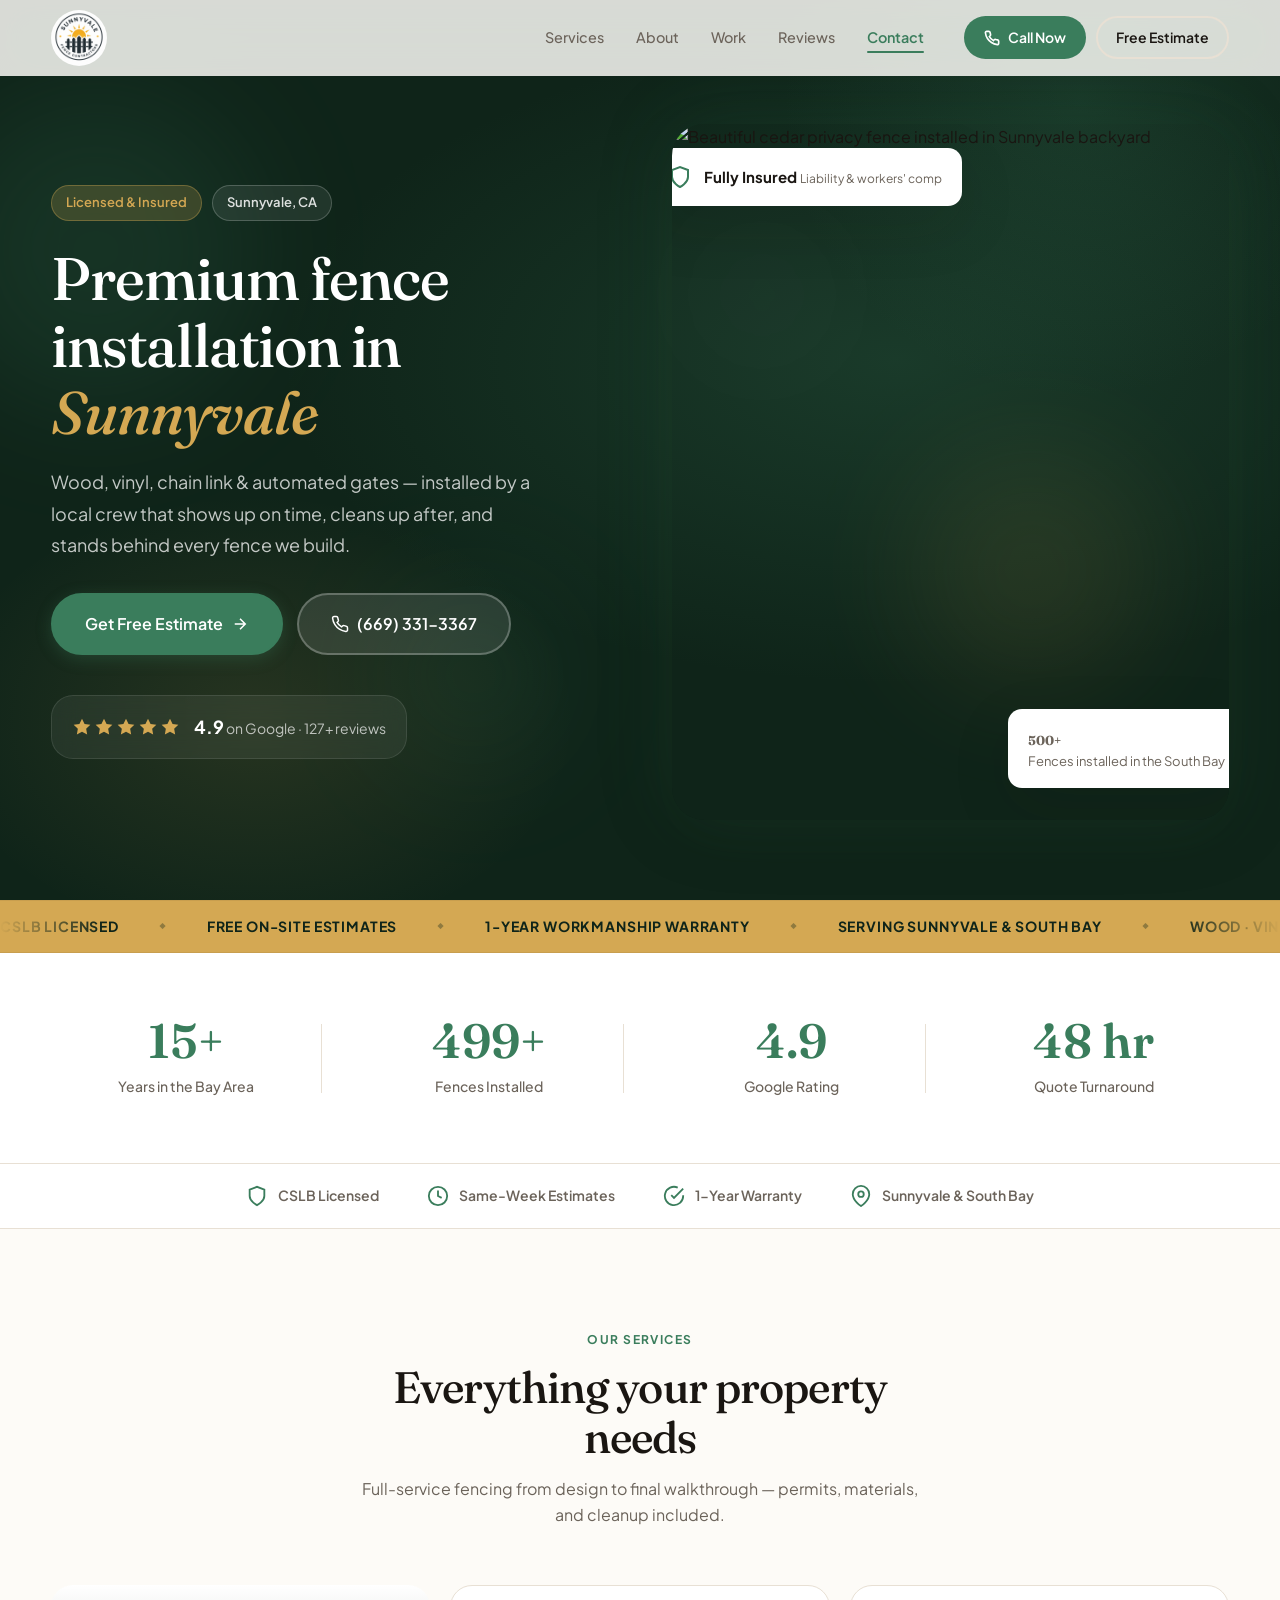
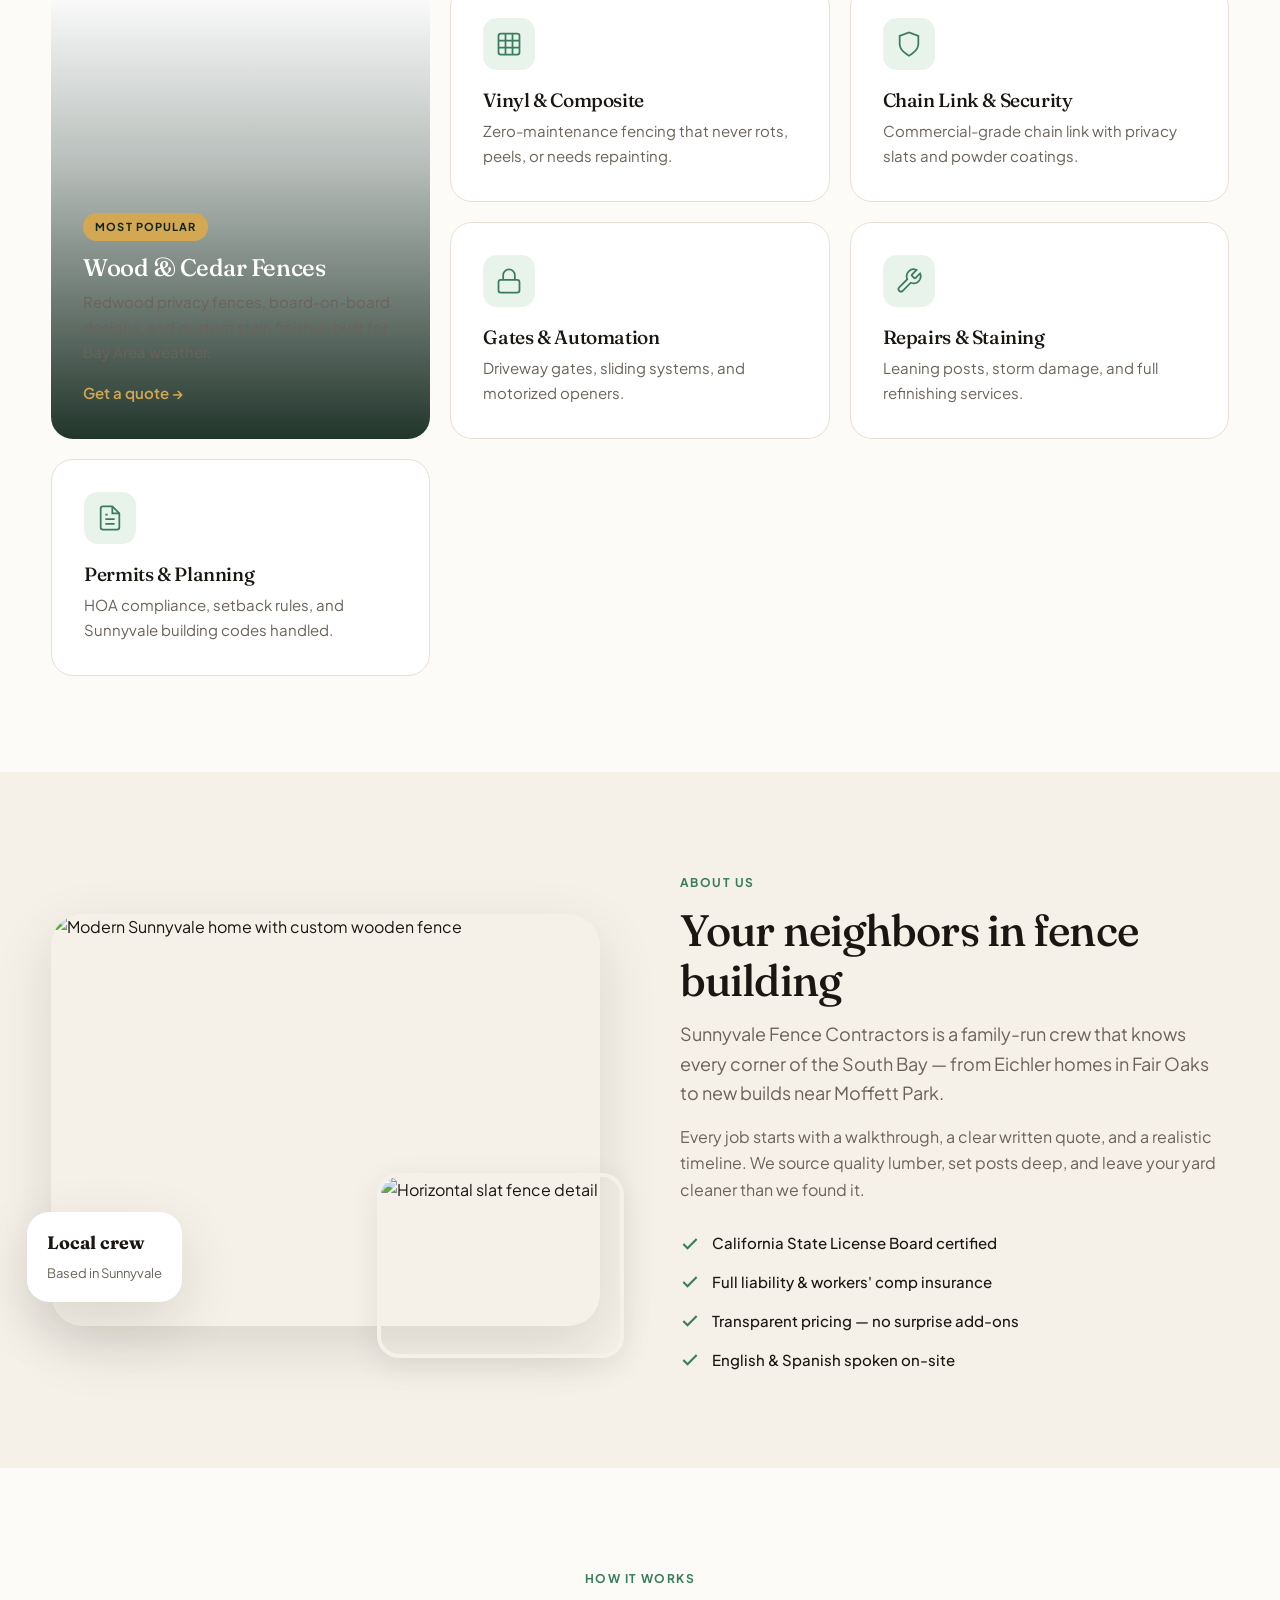
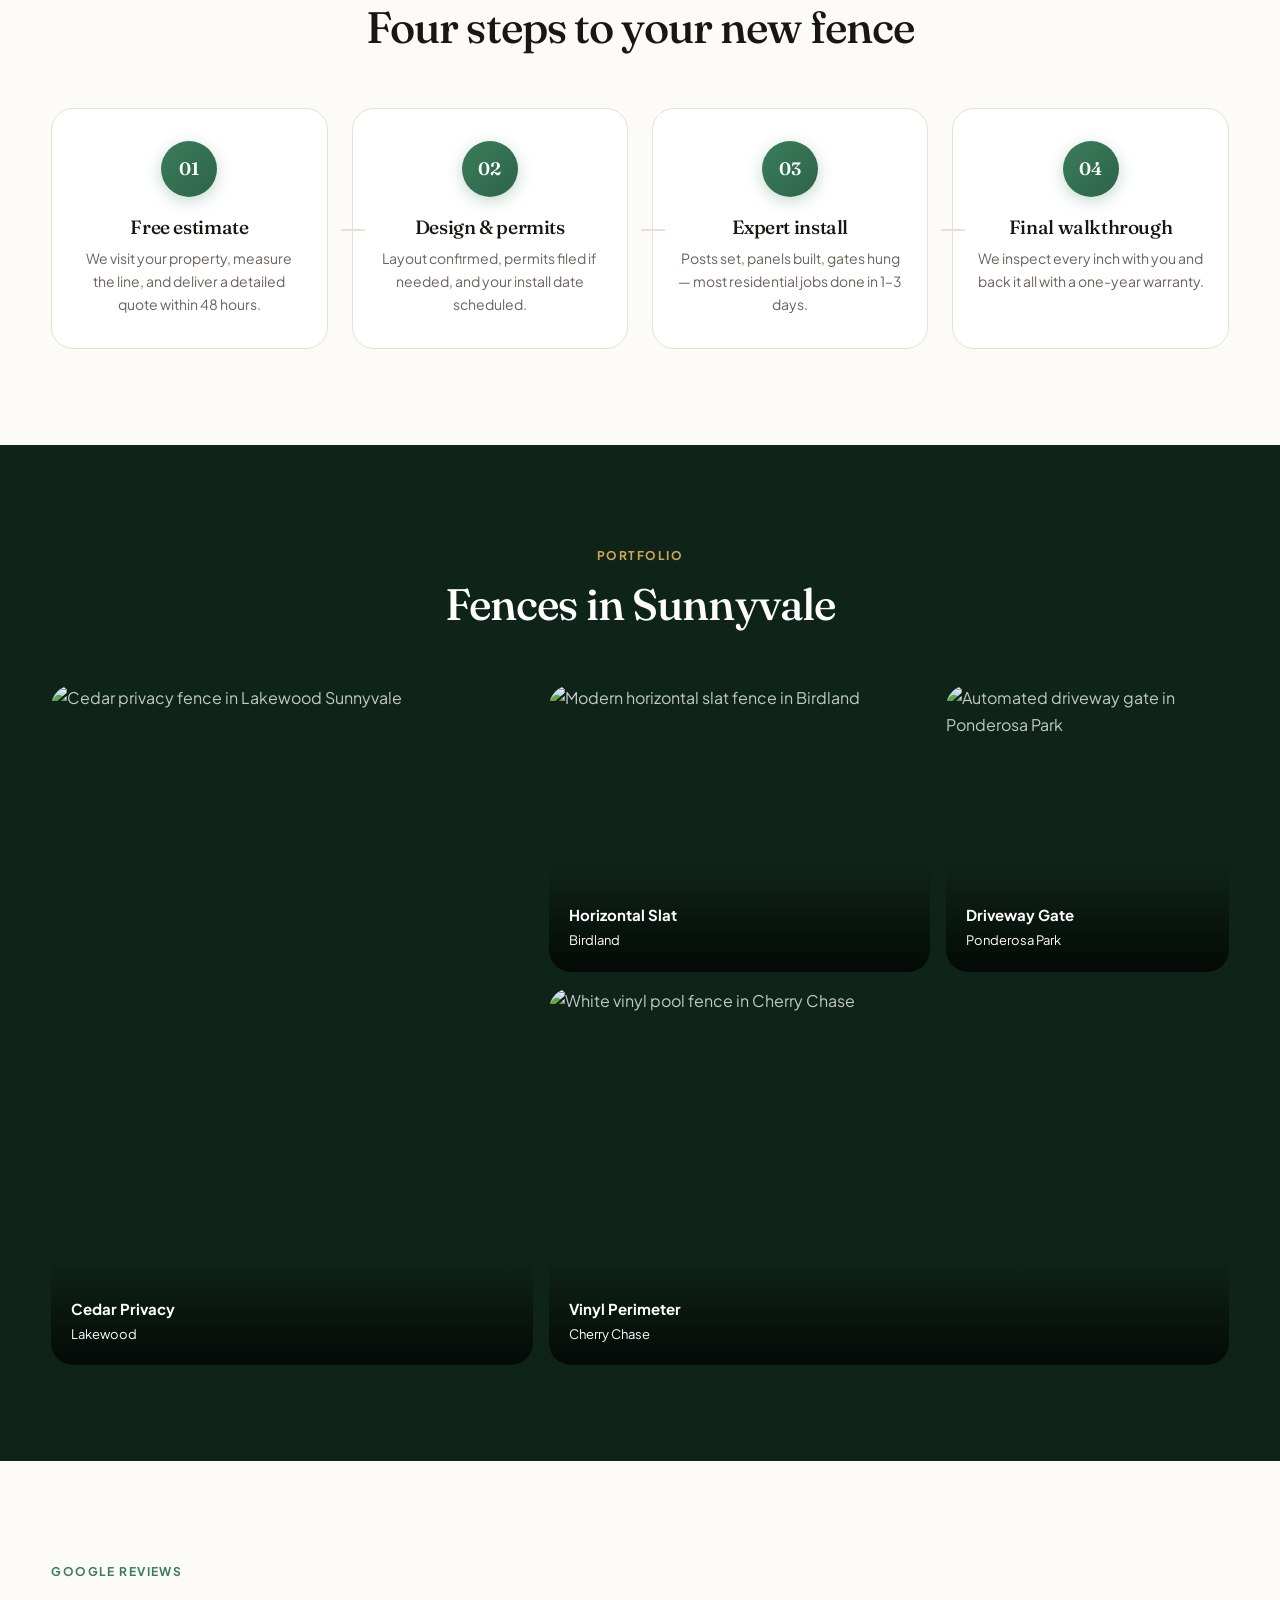
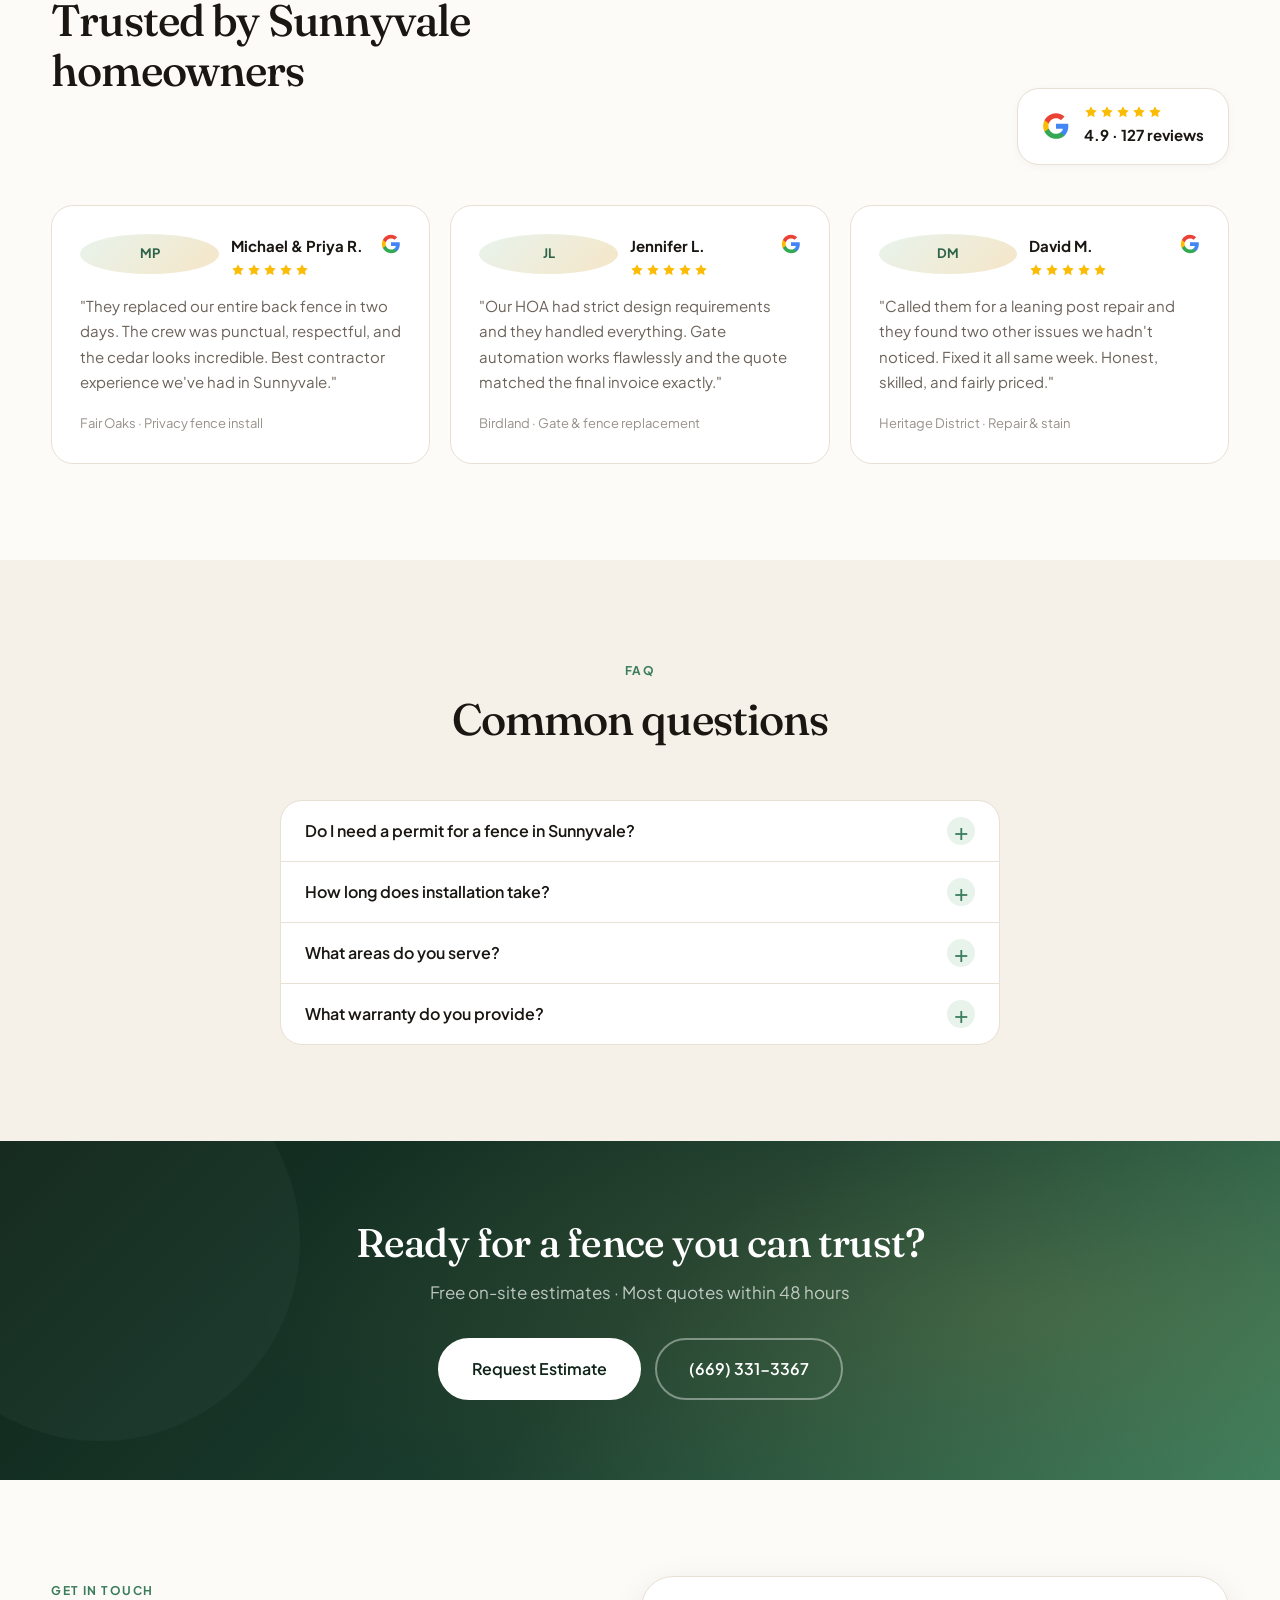
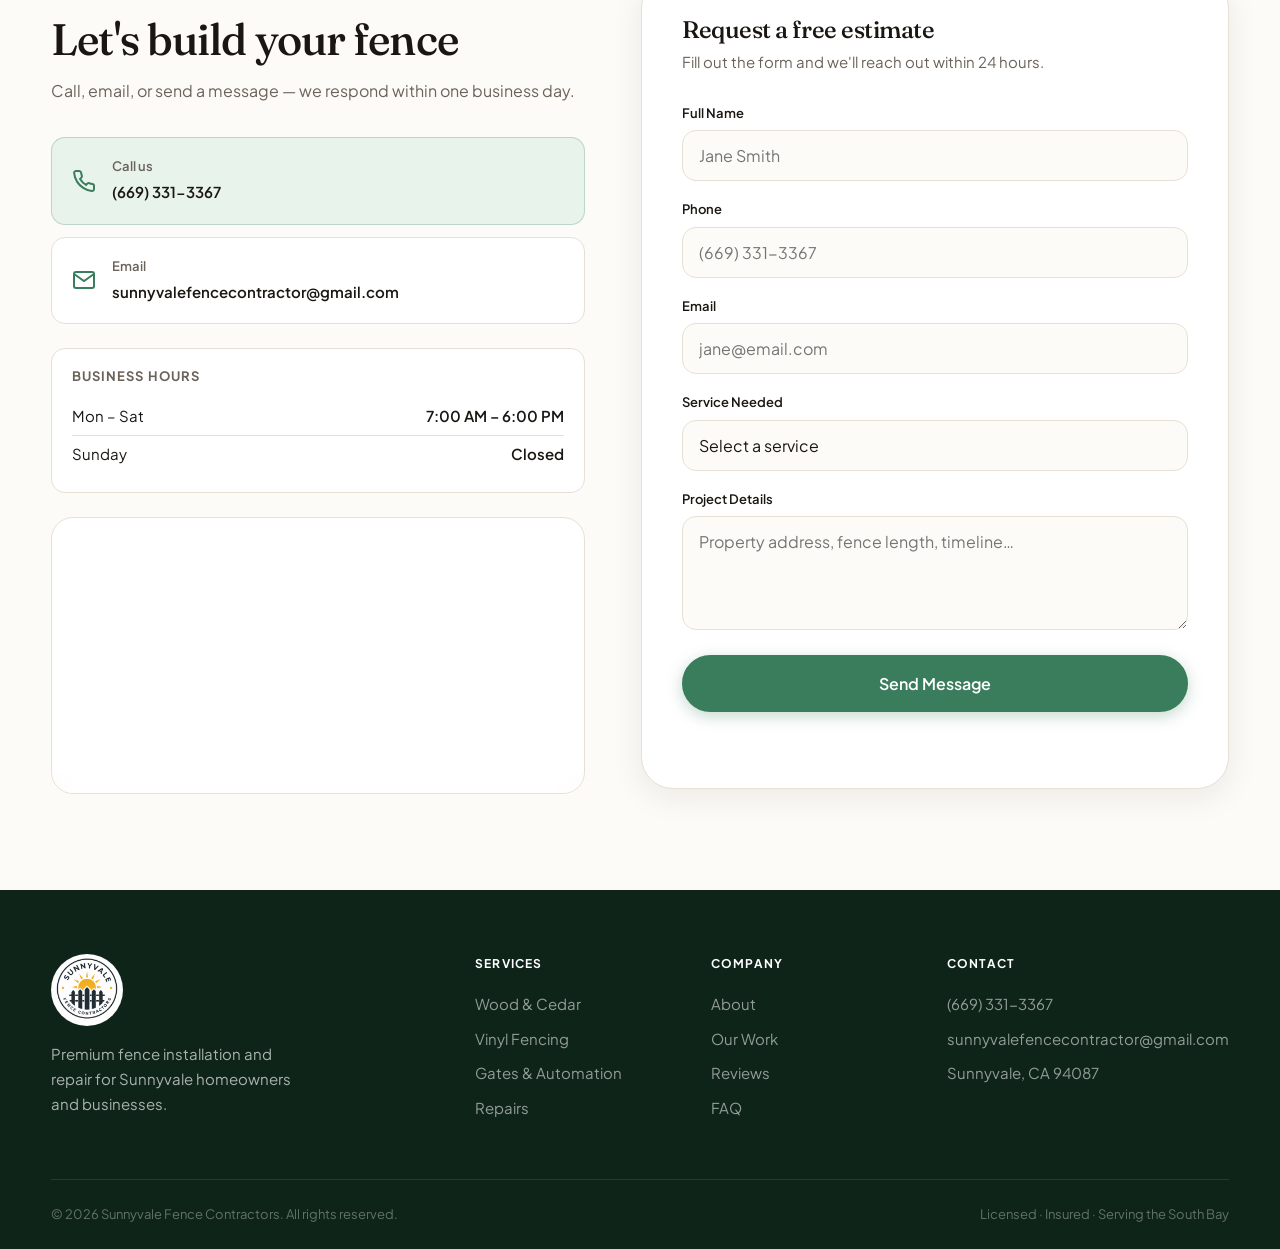
==== index.html @ 37fb9d48 "Launch Sunnyvale Fence Contractors website. Premium mobile-first landing page with SEO, animations, " ====
<!DOCTYPE html>
<html lang="en">
<head>
  <meta charset="UTF-8">
  <meta name="viewport" content="width=device-width, initial-scale=1.0, viewport-fit=cover">
  <title>Sunnyvale Fence Contractors | Fence Installation &amp; Repair in Sunnyvale, CA</title>
  <meta name="description" content="Sunnyvale Fence Contractors offers licensed fence installation, repair, gates, and staining in Sunnyvale, CA and the South Bay. Free estimates. Call (669) 331-3367.">
  <meta name="keywords" content="Sunnyvale fence contractor, fence installation Sunnyvale CA, fence repair Sunnyvale, cedar fence Sunnyvale, vinyl fence South Bay, gate installation Sunnyvale">
  <meta name="robots" content="index, follow, max-image-preview:large, max-snippet:-1, max-video-preview:-1">
  <meta name="author" content="Sunnyvale Fence Contractors">
  <meta name="geo.region" content="US-CA">
  <meta name="geo.placename" content="Sunnyvale">
  <link rel="canonical" href="https://sunnyvalefencecontractors.com/">
  <meta name="theme-color" content="#0f2419">

  <meta property="og:type" content="website">
  <meta property="og:locale" content="en_US">
  <meta property="og:site_name" content="Sunnyvale Fence Contractors">
  <meta property="og:title" content="Sunnyvale Fence Contractors | Fence Installation &amp; Repair">
  <meta property="og:description" content="Licensed fence installation, repair, and gate services in Sunnyvale, CA. Free on-site estimates. Call (669) 331-3367.">
  <meta property="og:url" content="https://sunnyvalefencecontractors.com/">
  <meta property="og:image" content="https://images.unsplash.com/photo-1600047509807-ba8f99d2cdde?w=1200&q=80">
  <meta property="og:image:alt" content="Professional fence installation by Sunnyvale Fence Contractors">

  <meta name="twitter:card" content="summary_large_image">
  <meta name="twitter:title" content="Sunnyvale Fence Contractors | Fence Installation &amp; Repair">
  <meta name="twitter:description" content="Licensed fence installation, repair, and gates in Sunnyvale, CA. Free estimates — (669) 331-3367.">
  <meta name="twitter:image" content="https://images.unsplash.com/photo-1600047509807-ba8f99d2cdde?w=1200&q=80">

  <link rel="preconnect" href="https://fonts.googleapis.com">
  <link rel="preconnect" href="https://fonts.gstatic.com" crossorigin>
  <link href="https://fonts.googleapis.com/css2?family=Fraunces:ital,opsz,wght@0,9..144,400;0,9..144,500;0,9..144,600;1,9..144,400&family=Plus+Jakarta+Sans:ital,wght@0,400;0,500;0,600;0,700;1,400&display=swap" rel="stylesheet">
  <link rel="stylesheet" href="styles.css">
  <link rel="icon" href="assets/logo.png" type="image/png">
  <link rel="apple-touch-icon" href="assets/logo.png">

  <script type="application/ld+json">
  {
    "@context": "https://schema.org",
    "@graph": [
      {
        "@type": "LocalBusiness",
        "@id": "https://sunnyvalefencecontractors.com/#business",
        "name": "Sunnyvale Fence Contractors",
        "description": "Licensed fence installation, repair, gate, and staining services in Sunnyvale, CA and the South Bay.",
        "url": "https://sunnyvalefencecontractors.com/",
        "telephone": "+1-669-331-3367",
        "email": "sunnyvalefencecontractor@gmail.com",
        "image": "https://sunnyvalefencecontractors.com/assets/logo.png",
        "priceRange": "$$",
        "aggregateRating": {
          "@type": "AggregateRating",
          "ratingValue": "4.9",
          "reviewCount": "127",
          "bestRating": "5"
        },
        "address": {
          "@type": "PostalAddress",
          "addressLocality": "Sunnyvale",
          "addressRegion": "CA",
          "postalCode": "94087",
          "addressCountry": "US"
        },
        "geo": {
          "@type": "GeoCoordinates",
          "latitude": 37.3688,
          "longitude": -122.0363
        },
        "areaServed": [
          { "@type": "City", "name": "Sunnyvale" },
          { "@type": "City", "name": "Mountain View" },
          { "@type": "City", "name": "Santa Clara" },
          { "@type": "City", "name": "Cupertino" },
          { "@type": "City", "name": "Los Altos" },
          { "@type": "City", "name": "Campbell" }
        ],
        "openingHoursSpecification": [
          {
            "@type": "OpeningHoursSpecification",
            "dayOfWeek": ["Monday", "Tuesday", "Wednesday", "Thursday", "Friday", "Saturday"],
            "opens": "07:00",
            "closes": "18:00"
          }
        ],
        "hasOfferCatalog": {
          "@type": "OfferCatalog",
          "name": "Fence Services",
          "itemListElement": [
            { "@type": "Offer", "itemOffered": { "@type": "Service", "name": "Wood & Cedar Fence Installation" } },
            { "@type": "Offer", "itemOffered": { "@type": "Service", "name": "Vinyl & Composite Fencing" } },
            { "@type": "Offer", "itemOffered": { "@type": "Service", "name": "Chain Link & Security Fencing" } },
            { "@type": "Offer", "itemOffered": { "@type": "Service", "name": "Gate Installation & Automation" } },
            { "@type": "Offer", "itemOffered": { "@type": "Service", "name": "Fence Repair & Staining" } }
          ]
        }
      },
      {
        "@type": "WebSite",
        "@id": "https://sunnyvalefencecontractors.com/#website",
        "url": "https://sunnyvalefencecontractors.com/",
        "name": "Sunnyvale Fence Contractors",
        "publisher": { "@id": "https://sunnyvalefencecontractors.com/#business" },
        "inLanguage": "en-US"
      },
      {
        "@type": "FAQPage",
        "mainEntity": [
          {
            "@type": "Question",
            "name": "Do I need a permit for a fence in Sunnyvale?",
            "acceptedAnswer": {
              "@type": "Answer",
              "text": "Most fences under 7 feet in height don't require a building permit, but corner visibility and setback rules still apply. We verify requirements for your specific lot before starting work."
            }
          },
          {
            "@type": "Question",
            "name": "How long does fence installation take?",
            "acceptedAnswer": {
              "@type": "Answer",
              "text": "A typical residential backyard fence (100–150 linear feet) takes 1–2 days. Larger projects, custom gates, or difficult terrain may extend to 3–4 days."
            }
          },
          {
            "@type": "Question",
            "name": "What areas does Sunnyvale Fence Contractors serve?",
            "acceptedAnswer": {
              "@type": "Answer",
              "text": "We primarily serve Sunnyvale and nearby cities including Mountain View, Santa Clara, Cupertino, Los Altos, and Campbell."
            }
          },
          {
            "@type": "Question",
            "name": "Do you offer financing for fence projects?",
            "acceptedAnswer": {
              "@type": "Answer",
              "text": "We accept checks, credit cards, and can connect you with third-party financing partners for larger projects. Ask about payment options during your estimate."
            }
          },
          {
            "@type": "Question",
            "name": "What warranty do you provide on fence installation?",
            "acceptedAnswer": {
              "@type": "Answer",
              "text": "All installations include a one-year workmanship warranty. Material warranties vary by manufacturer — we pass through full manufacturer coverage on vinyl and composite products."
            }
          }
        ]
      }
    ]
  }
  </script>
</head>
<body>
  <a href="#main" class="skip-link">Skip to main content</a>

  <header class="site-header" id="top">
    <div class="container header-inner">
      <a href="#top" class="logo" aria-label="Sunnyvale Fence Contractors — Home">
        <img src="assets/logo.png" alt="Sunnyvale Fence Contractors" class="logo-img" width="56" height="56">
      </a>
      <nav class="nav" id="nav" aria-label="Main navigation">
        <a href="#services">Services</a>
        <a href="#about">About</a>
        <a href="#gallery">Work</a>
        <a href="#reviews">Reviews</a>
        <a href="#contact">Contact</a>
        <a href="tel:+16693313367" class="nav-phone">
          <svg width="18" height="18" viewBox="0 0 24 24" fill="none" stroke="currentColor" stroke-width="2" aria-hidden="true"><path d="M22 16.92v3a2 2 0 01-2.18 2 19.79 19.79 0 01-8.63-3.07 19.5 19.5 0 01-6-6 19.79 19.79 0 01-3.07-8.67A2 2 0 014.11 2h3a2 2 0 012 1.72c.127.96.361 1.903.7 2.81a2 2 0 01-.45 2.11L8.09 9.91a16 16 0 006 6l1.27-1.27a2 2 0 012.11-.45c.907.339 1.85.573 2.81.7A2 2 0 0122 16.92z"/></svg>
          (669) 331-3367
        </a>
      </nav>
      <div class="header-actions">
        <a href="tel:+16693313367" class="btn btn-header" aria-label="Call 669-331-3367">
          <svg width="16" height="16" viewBox="0 0 24 24" fill="none" stroke="currentColor" stroke-width="2.5" aria-hidden="true"><path d="M22 16.92v3a2 2 0 01-2.18 2 19.79 19.79 0 01-8.63-3.07 19.5 19.5 0 01-6-6 19.79 19.79 0 01-3.07-8.67A2 2 0 014.11 2h3a2 2 0 012 1.72c.127.96.361 1.903.7 2.81a2 2 0 01-.45 2.11L8.09 9.91a16 16 0 006 6l1.27-1.27a2 2 0 012.11-.45c.907.339 1.85.573 2.81.7A2 2 0 0122 16.92z"/></svg>
          Call Now
        </a>
        <a href="#contact" class="btn btn-header-outline">Free Estimate</a>
      </div>
      <a href="tel:+16693313367" class="btn btn-call-compact" aria-label="Call 669-331-3367">Call</a>
      <button class="menu-toggle" id="menuToggle" aria-label="Open menu" aria-expanded="false">
        <span></span><span></span><span></span>
      </button>
    </div>
  </header>

  <main id="main">
    <section class="hero" aria-labelledby="hero-heading">
      <div class="hero-bg" aria-hidden="true"></div>
      <div class="hero-glow" aria-hidden="true"></div>
      <div class="hero-orbs" aria-hidden="true">
        <span class="orb orb-1"></span>
        <span class="orb orb-2"></span>
        <span class="orb orb-3"></span>
        <span class="orb orb-4"></span>
      </div>
      <div class="container hero-grid">
        <div class="hero-content">
          <div class="hero-badge-row animate-in" style="--i: 0">
            <span class="pill pill-gold">Licensed &amp; Insured</span>
            <span class="pill pill-outline">Sunnyvale, CA</span>
          </div>
          <h1 id="hero-heading" class="animate-in" style="--i: 1">Premium fence installation in <em>Sunnyvale</em></h1>
          <p class="hero-lead animate-in" style="--i: 2">Wood, vinyl, chain link &amp; automated gates — installed by a local crew that shows up on time, cleans up after, and stands behind every fence we build.</p>
          <div class="hero-actions animate-in" style="--i: 3">
            <a href="#contact" class="btn btn-primary btn-lg btn-shimmer">
              Get Free Estimate
              <svg width="18" height="18" viewBox="0 0 24 24" fill="none" stroke="currentColor" stroke-width="2" aria-hidden="true"><path d="M5 12h14M12 5l7 7-7 7"/></svg>
            </a>
            <a href="tel:+16693313367" class="btn btn-secondary btn-lg">
              <svg width="18" height="18" viewBox="0 0 24 24" fill="none" stroke="currentColor" stroke-width="2" aria-hidden="true"><path d="M22 16.92v3a2 2 0 01-2.18 2 19.79 19.79 0 01-8.63-3.07 19.5 19.5 0 01-6-6 19.79 19.79 0 01-3.07-8.67A2 2 0 014.11 2h3a2 2 0 012 1.72c.127.96.361 1.903.7 2.81a2 2 0 01-.45 2.11L8.09 9.91a16 16 0 006 6l1.27-1.27a2 2 0 012.11-.45c.907.339 1.85.573 2.81.7A2 2 0 0122 16.92z"/></svg>
              (669) 331-3367
            </a>
          </div>
          <div class="google-rating hero-rating animate-in" style="--i: 4">
            <div class="stars stars-animate" aria-label="4.9 out of 5 stars">
              <svg width="20" height="20" viewBox="0 0 24 24" fill="currentColor"><path d="M12 2l3.09 6.26L22 9.27l-5 4.87 1.18 6.88L12 17.77l-6.18 3.25L7 14.14 2 9.27l6.91-1.01L12 2z"/></svg>
              <svg width="20" height="20" viewBox="0 0 24 24" fill="currentColor"><path d="M12 2l3.09 6.26L22 9.27l-5 4.87 1.18 6.88L12 17.77l-6.18 3.25L7 14.14 2 9.27l6.91-1.01L12 2z"/></svg>
              <svg width="20" height="20" viewBox="0 0 24 24" fill="currentColor"><path d="M12 2l3.09 6.26L22 9.27l-5 4.87 1.18 6.88L12 17.77l-6.18 3.25L7 14.14 2 9.27l6.91-1.01L12 2z"/></svg>
              <svg width="20" height="20" viewBox="0 0 24 24" fill="currentColor"><path d="M12 2l3.09 6.26L22 9.27l-5 4.87 1.18 6.88L12 17.77l-6.18 3.25L7 14.14 2 9.27l6.91-1.01L12 2z"/></svg>
              <svg width="20" height="20" viewBox="0 0 24 24" fill="currentColor"><path d="M12 2l3.09 6.26L22 9.27l-5 4.87 1.18 6.88L12 17.77l-6.18 3.25L7 14.14 2 9.27l6.91-1.01L12 2z"/></svg>
            </div>
            <div class="rating-text">
              <strong data-count="4.9" data-decimals="1">0</strong> on Google · <span><span data-count="127" data-suffix="+">0</span> reviews</span>
            </div>
          </div>
        </div>
        <div class="hero-visual animate-in" style="--i: 2">
          <div class="hero-image-frame" id="heroParallax">
            <img src="https://images.unsplash.com/photo-1600047509807-ba8f99d2cdde?w=900&q=85" alt="Beautiful cedar privacy fence installed in Sunnyvale backyard" width="900" height="1100" fetchpriority="high">
            <div class="hero-float-card hero-float-top">
              <svg width="24" height="24" viewBox="0 0 24 24" fill="none" stroke="#3a7d5c" stroke-width="2" aria-hidden="true"><path d="M12 22s8-4 8-10V5l-8-3-8 3v7c0 6 8 10 8 10z"/></svg>
              <div>
                <strong>Fully Insured</strong>
                <span>Liability &amp; workers' comp</span>
              </div>
            </div>
            <div class="hero-float-card hero-float-bottom">
              <strong><span data-count="500" data-suffix="+">0</span></strong>
              <span>Fences installed in the South Bay</span>
            </div>
          </div>
        </div>
      </div>
    </section>

    <section class="marquee-section" aria-hidden="true">
      <div class="marquee">
        <div class="marquee-track">
          <span>CSLB Licensed</span>
          <span class="marquee-dot">◆</span>
          <span>Free On-Site Estimates</span>
          <span class="marquee-dot">◆</span>
          <span>1-Year Workmanship Warranty</span>
          <span class="marquee-dot">◆</span>
          <span>Serving Sunnyvale &amp; South Bay</span>
          <span class="marquee-dot">◆</span>
          <span>Wood · Vinyl · Chain Link · Gates</span>
          <span class="marquee-dot">◆</span>
          <span>Same-Week Scheduling</span>
          <span class="marquee-dot">◆</span>
          <span>CSLB Licensed</span>
          <span class="marquee-dot">◆</span>
          <span>Free On-Site Estimates</span>
          <span class="marquee-dot">◆</span>
          <span>1-Year Workmanship Warranty</span>
          <span class="marquee-dot">◆</span>
          <span>Serving Sunnyvale &amp; South Bay</span>
          <span class="marquee-dot">◆</span>
          <span>Wood · Vinyl · Chain Link · Gates</span>
          <span class="marquee-dot">◆</span>
          <span>Same-Week Scheduling</span>
          <span class="marquee-dot">◆</span>
        </div>
      </div>
    </section>

    <section class="stats-bar" aria-label="Company statistics">
      <div class="container stats-grid">
        <div class="stat-item reveal">
          <span class="stat-num" data-count="15" data-suffix="+">0</span>
          <span class="stat-label">Years in the Bay Area</span>
        </div>
        <div class="stat-item reveal reveal-delay">
          <span class="stat-num" data-count="500" data-suffix="+">0</span>
          <span class="stat-label">Fences Installed</span>
        </div>
        <div class="stat-item reveal reveal-delay-2">
          <span class="stat-num" data-count="4.9" data-decimals="1">0</span>
          <span class="stat-label">Google Rating</span>
        </div>
        <div class="stat-item reveal reveal-delay-3">
          <span class="stat-num" data-count="48" data-suffix=" hr">0</span>
          <span class="stat-label">Quote Turnaround</span>
        </div>
      </div>
    </section>

    <section class="trust-strip" aria-label="Trust indicators">
      <div class="container trust-strip-inner">
        <div class="trust-item">
          <svg width="22" height="22" viewBox="0 0 24 24" fill="none" stroke="currentColor" stroke-width="2" aria-hidden="true"><path d="M12 22s8-4 8-10V5l-8-3-8 3v7c0 6 8 10 8 10z"/></svg>
          CSLB Licensed
        </div>
        <div class="trust-item">
          <svg width="22" height="22" viewBox="0 0 24 24" fill="none" stroke="currentColor" stroke-width="2" aria-hidden="true"><circle cx="12" cy="12" r="10"/><path d="M12 6v6l4 2"/></svg>
          Same-Week Estimates
        </div>
        <div class="trust-item">
          <svg width="22" height="22" viewBox="0 0 24 24" fill="none" stroke="currentColor" stroke-width="2" aria-hidden="true"><path d="M22 11.08V12a10 10 0 11-5.93-9.14"/><path d="M22 4L12 14.01l-3-3"/></svg>
          1-Year Warranty
        </div>
        <div class="trust-item">
          <svg width="22" height="22" viewBox="0 0 24 24" fill="none" stroke="currentColor" stroke-width="2" aria-hidden="true"><path d="M21 10c0 7-9 13-9 13s-9-6-9-13a9 9 0 0118 0z"/><circle cx="12" cy="10" r="3"/></svg>
          Sunnyvale &amp; South Bay
        </div>
      </div>
    </section>

    <section class="section" id="services" aria-labelledby="services-heading">
      <div class="container">
        <div class="section-header reveal">
          <span class="eyebrow">Our Services</span>
          <h2 id="services-heading">Everything your property needs</h2>
          <p>Full-service fencing from design to final walkthrough — permits, materials, and cleanup included.</p>
        </div>
        <div class="services-bento reveal-stagger">
          <article class="service-card service-featured">
            <div class="service-card-bg" style="background-image: url('https://images.unsplash.com/photo-1558618666-fcd25c85cd64?w=800&q=80')"></div>
            <div class="service-card-content">
              <span class="service-label">Most Popular</span>
              <h3>Wood &amp; Cedar Fences</h3>
              <p>Redwood privacy fences, board-on-board designs, and custom stain finishes built for Bay Area weather.</p>
              <a href="#contact" class="service-link">Get a quote →</a>
            </div>
          </article>
          <article class="service-card">
            <div class="service-icon-wrap">
              <svg width="28" height="28" viewBox="0 0 24 24" fill="none" stroke="currentColor" stroke-width="1.5" aria-hidden="true"><rect x="3" y="3" width="18" height="18" rx="2"/><path d="M3 9h18M3 15h18M9 3v18M15 3v18"/></svg>
            </div>
            <h3>Vinyl &amp; Composite</h3>
            <p>Zero-maintenance fencing that never rots, peels, or needs repainting.</p>
          </article>
          <article class="service-card">
            <div class="service-icon-wrap">
              <svg width="28" height="28" viewBox="0 0 24 24" fill="none" stroke="currentColor" stroke-width="1.5" aria-hidden="true"><path d="M12 22s8-4 8-10V5l-8-3-8 3v7c0 6 8 10 8 10z"/></svg>
            </div>
            <h3>Chain Link &amp; Security</h3>
            <p>Commercial-grade chain link with privacy slats and powder coatings.</p>
          </article>
          <article class="service-card">
            <div class="service-icon-wrap">
              <svg width="28" height="28" viewBox="0 0 24 24" fill="none" stroke="currentColor" stroke-width="1.5" aria-hidden="true"><rect x="3" y="11" width="18" height="11" rx="2"/><path d="M7 11V7a5 5 0 0110 0v4"/></svg>
            </div>
            <h3>Gates &amp; Automation</h3>
            <p>Driveway gates, sliding systems, and motorized openers.</p>
          </article>
          <article class="service-card">
            <div class="service-icon-wrap">
              <svg width="28" height="28" viewBox="0 0 24 24" fill="none" stroke="currentColor" stroke-width="1.5" aria-hidden="true"><path d="M14.7 6.3a1 1 0 000 1.4l1.6 1.6a1 1 0 001.4 0l3.77-3.77a6 6 0 01-7.94 7.94l-6.91 6.91a2.12 2.12 0 01-3-3l6.91-6.91a6 6 0 017.94-7.94l-3.76 3.76z"/></svg>
            </div>
            <h3>Repairs &amp; Staining</h3>
            <p>Leaning posts, storm damage, and full refinishing services.</p>
          </article>
          <article class="service-card">
            <div class="service-icon-wrap">
              <svg width="28" height="28" viewBox="0 0 24 24" fill="none" stroke="currentColor" stroke-width="1.5" aria-hidden="true"><path d="M14 2H6a2 2 0 00-2 2v16a2 2 0 002 2h12a2 2 0 002-2V8z"/><path d="M14 2v6h6M16 13H8M16 17H8M10 9H8"/></svg>
            </div>
            <h3>Permits &amp; Planning</h3>
            <p>HOA compliance, setback rules, and Sunnyvale building codes handled.</p>
          </article>
        </div>
      </div>
    </section>

    <section class="section section-alt" id="about">
      <div class="container about-grid">
        <div class="about-visual reveal">
          <div class="about-image-stack">
            <img class="about-img-main" src="https://images.unsplash.com/photo-1600585154340-be6161a56a0c?w=700&q=80" alt="Modern Sunnyvale home with custom wooden fence" loading="lazy" width="700" height="525">
            <img class="about-img-secondary" src="https://images.unsplash.com/photo-1600607687939-ce8a6c25118c?w=400&q=80" alt="Horizontal slat fence detail" loading="lazy" width="400" height="300">
          </div>
          <div class="about-badge">
            <strong>Local crew</strong>
            <span>Based in Sunnyvale</span>
          </div>
        </div>
        <div class="about-content reveal reveal-delay">
          <span class="eyebrow">About Us</span>
          <h2>Your neighbors in fence building</h2>
          <p class="lead">Sunnyvale Fence Contractors is a family-run crew that knows every corner of the South Bay — from Eichler homes in Fair Oaks to new builds near Moffett Park.</p>
          <p>Every job starts with a walkthrough, a clear written quote, and a realistic timeline. We source quality lumber, set posts deep, and leave your yard cleaner than we found it.</p>
          <ul class="feature-list">
            <li>
              <svg width="20" height="20" viewBox="0 0 24 24" fill="none" stroke="currentColor" stroke-width="2.5" aria-hidden="true"><path d="M20 6L9 17l-5-5"/></svg>
              California State License Board certified
            </li>
            <li>
              <svg width="20" height="20" viewBox="0 0 24 24" fill="none" stroke="currentColor" stroke-width="2.5" aria-hidden="true"><path d="M20 6L9 17l-5-5"/></svg>
              Full liability &amp; workers' comp insurance
            </li>
            <li>
              <svg width="20" height="20" viewBox="0 0 24 24" fill="none" stroke="currentColor" stroke-width="2.5" aria-hidden="true"><path d="M20 6L9 17l-5-5"/></svg>
              Transparent pricing — no surprise add-ons
            </li>
            <li>
              <svg width="20" height="20" viewBox="0 0 24 24" fill="none" stroke="currentColor" stroke-width="2.5" aria-hidden="true"><path d="M20 6L9 17l-5-5"/></svg>
              English &amp; Spanish spoken on-site
            </li>
          </ul>
        </div>
      </div>
    </section>

    <section class="section" id="process">
      <div class="container">
        <div class="section-header reveal">
          <span class="eyebrow">How It Works</span>
          <h2>Four steps to your new fence</h2>
        </div>
        <ol class="process-timeline reveal-stagger">
          <li class="process-step">
            <div class="process-icon">01</div>
            <h3>Free estimate</h3>
            <p>We visit your property, measure the line, and deliver a detailed quote within 48 hours.</p>
          </li>
          <li class="process-step">
            <div class="process-icon">02</div>
            <h3>Design &amp; permits</h3>
            <p>Layout confirmed, permits filed if needed, and your install date scheduled.</p>
          </li>
          <li class="process-step">
            <div class="process-icon">03</div>
            <h3>Expert install</h3>
            <p>Posts set, panels built, gates hung — most residential jobs done in 1–3 days.</p>
          </li>
          <li class="process-step">
            <div class="process-icon">04</div>
            <h3>Final walkthrough</h3>
            <p>We inspect every inch with you and back it all with a one-year warranty.</p>
          </li>
        </ol>
      </div>
    </section>

    <section class="section section-dark" id="gallery">
      <div class="container">
        <div class="section-header reveal">
          <span class="eyebrow eyebrow-light">Portfolio</span>
          <h2>Fences in Sunnyvale</h2>
        </div>
        <div class="gallery-masonry reveal-stagger">
          <figure class="gallery-item gallery-tall">
            <img src="https://images.unsplash.com/photo-1558618666-fcd25c85cd64?w=700&q=80" alt="Cedar privacy fence in Lakewood Sunnyvale" loading="lazy" width="700" height="900">
            <figcaption><span>Cedar Privacy</span> Lakewood</figcaption>
          </figure>
          <figure class="gallery-item">
            <img src="https://images.unsplash.com/photo-1600607687939-ce8a6c25118c?w=600&q=80" alt="Modern horizontal slat fence in Birdland" loading="lazy" width="600" height="450">
            <figcaption><span>Horizontal Slat</span> Birdland</figcaption>
          </figure>
          <figure class="gallery-item">
            <img src="https://images.unsplash.com/photo-1605276374104-de8982d9b547?w=600&q=80" alt="Automated driveway gate in Ponderosa Park" loading="lazy" width="600" height="450">
            <figcaption><span>Driveway Gate</span> Ponderosa Park</figcaption>
          </figure>
          <figure class="gallery-item gallery-wide">
            <img src="https://images.unsplash.com/photo-1600566753190-17f0baa2a6c3?w=900&q=80" alt="White vinyl pool fence in Cherry Chase" loading="lazy" width="900" height="500">
            <figcaption><span>Vinyl Perimeter</span> Cherry Chase</figcaption>
          </figure>
        </div>
      </div>
    </section>

    <section class="section" id="reviews">
      <div class="container">
        <div class="reviews-header reveal">
          <div class="section-header section-header-left">
            <span class="eyebrow">Google Reviews</span>
            <h2>Trusted by Sunnyvale homeowners</h2>
          </div>
          <div class="google-badge">
            <svg class="google-g" width="28" height="28" viewBox="0 0 24 24" aria-hidden="true">
              <path fill="#4285F4" d="M22.56 12.25c0-.78-.07-1.53-.2-2.25H12v4.26h5.92c-.26 1.37-1.04 2.53-2.21 3.31v2.77h3.57c2.08-1.92 3.28-4.74 3.28-8.09z"/>
              <path fill="#34A853" d="M12 23c2.97 0 5.46-.98 7.28-2.66l-3.57-2.77c-.98.66-2.23 1.06-3.71 1.06-2.86 0-5.29-1.93-6.16-4.53H2.18v2.84C3.99 20.53 7.7 23 12 23z"/>
              <path fill="#FBBC05" d="M5.84 14.09c-.22-.66-.35-1.36-.35-2.09s.13-1.43.35-2.09V7.07H2.18C1.43 8.55 1 10.22 1 12s.43 3.45 1.18 4.93l2.85-2.22.81-.62z"/>
              <path fill="#EA4335" d="M12 5.38c1.62 0 3.06.56 4.21 1.64l3.15-3.15C17.45 2.09 14.97 1 12 1 7.7 1 3.99 3.47 2.18 7.07l3.66 2.84c.87-2.6 3.3-4.53 6.16-4.53z"/>
            </svg>
            <div>
              <div class="stars stars-sm" aria-label="4.9 out of 5 stars">
                <svg width="16" height="16" viewBox="0 0 24 24" fill="#FBBC05"><path d="M12 2l3.09 6.26L22 9.27l-5 4.87 1.18 6.88L12 17.77l-6.18 3.25L7 14.14 2 9.27l6.91-1.01L12 2z"/></svg>
                <svg width="16" height="16" viewBox="0 0 24 24" fill="#FBBC05"><path d="M12 2l3.09 6.26L22 9.27l-5 4.87 1.18 6.88L12 17.77l-6.18 3.25L7 14.14 2 9.27l6.91-1.01L12 2z"/></svg>
                <svg width="16" height="16" viewBox="0 0 24 24" fill="#FBBC05"><path d="M12 2l3.09 6.26L22 9.27l-5 4.87 1.18 6.88L12 17.77l-6.18 3.25L7 14.14 2 9.27l6.91-1.01L12 2z"/></svg>
                <svg width="16" height="16" viewBox="0 0 24 24" fill="#FBBC05"><path d="M12 2l3.09 6.26L22 9.27l-5 4.87 1.18 6.88L12 17.77l-6.18 3.25L7 14.14 2 9.27l6.91-1.01L12 2z"/></svg>
                <svg width="16" height="16" viewBox="0 0 24 24" fill="#FBBC05"><path d="M12 2l3.09 6.26L22 9.27l-5 4.87 1.18 6.88L12 17.77l-6.18 3.25L7 14.14 2 9.27l6.91-1.01L12 2z"/></svg>
              </div>
              <strong>4.9 · 127 reviews</strong>
            </div>
          </div>
        </div>
        <div class="reviews-grid reveal-stagger">
          <article class="review-card">
            <div class="review-top">
              <div class="review-avatar" aria-hidden="true">MP</div>
              <div>
                <strong>Michael &amp; Priya R.</strong>
                <div class="stars stars-sm" aria-label="5 stars">
                  <svg width="14" height="14" viewBox="0 0 24 24" fill="#FBBC05"><path d="M12 2l3.09 6.26L22 9.27l-5 4.87 1.18 6.88L12 17.77l-6.18 3.25L7 14.14 2 9.27l6.91-1.01L12 2z"/></svg>
                  <svg width="14" height="14" viewBox="0 0 24 24" fill="#FBBC05"><path d="M12 2l3.09 6.26L22 9.27l-5 4.87 1.18 6.88L12 17.77l-6.18 3.25L7 14.14 2 9.27l6.91-1.01L12 2z"/></svg>
                  <svg width="14" height="14" viewBox="0 0 24 24" fill="#FBBC05"><path d="M12 2l3.09 6.26L22 9.27l-5 4.87 1.18 6.88L12 17.77l-6.18 3.25L7 14.14 2 9.27l6.91-1.01L12 2z"/></svg>
                  <svg width="14" height="14" viewBox="0 0 24 24" fill="#FBBC05"><path d="M12 2l3.09 6.26L22 9.27l-5 4.87 1.18 6.88L12 17.77l-6.18 3.25L7 14.14 2 9.27l6.91-1.01L12 2z"/></svg>
                  <svg width="14" height="14" viewBox="0 0 24 24" fill="#FBBC05"><path d="M12 2l3.09 6.26L22 9.27l-5 4.87 1.18 6.88L12 17.77l-6.18 3.25L7 14.14 2 9.27l6.91-1.01L12 2z"/></svg>
                </div>
              </div>
              <svg class="google-g google-g-sm" width="20" height="20" viewBox="0 0 24 24" aria-hidden="true">
                <path fill="#4285F4" d="M22.56 12.25c0-.78-.07-1.53-.2-2.25H12v4.26h5.92c-.26 1.37-1.04 2.53-2.21 3.31v2.77h3.57c2.08-1.92 3.28-4.74 3.28-8.09z"/>
                <path fill="#34A853" d="M12 23c2.97 0 5.46-.98 7.28-2.66l-3.57-2.77c-.98.66-2.23 1.06-3.71 1.06-2.86 0-5.29-1.93-6.16-4.53H2.18v2.84C3.99 20.53 7.7 23 12 23z"/>
                <path fill="#FBBC05" d="M5.84 14.09c-.22-.66-.35-1.36-.35-2.09s.13-1.43.35-2.09V7.07H2.18C1.43 8.55 1 10.22 1 12s.43 3.45 1.18 4.93l2.85-2.22.81-.62z"/>
                <path fill="#EA4335" d="M12 5.38c1.62 0 3.06.56 4.21 1.64l3.15-3.15C17.45 2.09 14.97 1 12 1 7.7 1 3.99 3.47 2.18 7.07l3.66 2.84c.87-2.6 3.3-4.53 6.16-4.53z"/>
              </svg>
            </div>
            <p>"They replaced our entire back fence in two days. The crew was punctual, respectful, and the cedar looks incredible. Best contractor experience we've had in Sunnyvale."</p>
            <span class="review-meta">Fair Oaks · Privacy fence install</span>
          </article>
          <article class="review-card">
            <div class="review-top">
              <div class="review-avatar" aria-hidden="true">JL</div>
              <div>
                <strong>Jennifer L.</strong>
                <div class="stars stars-sm" aria-label="5 stars">
                  <svg width="14" height="14" viewBox="0 0 24 24" fill="#FBBC05"><path d="M12 2l3.09 6.26L22 9.27l-5 4.87 1.18 6.88L12 17.77l-6.18 3.25L7 14.14 2 9.27l6.91-1.01L12 2z"/></svg>
                  <svg width="14" height="14" viewBox="0 0 24 24" fill="#FBBC05"><path d="M12 2l3.09 6.26L22 9.27l-5 4.87 1.18 6.88L12 17.77l-6.18 3.25L7 14.14 2 9.27l6.91-1.01L12 2z"/></svg>
                  <svg width="14" height="14" viewBox="0 0 24 24" fill="#FBBC05"><path d="M12 2l3.09 6.26L22 9.27l-5 4.87 1.18 6.88L12 17.77l-6.18 3.25L7 14.14 2 9.27l6.91-1.01L12 2z"/></svg>
                  <svg width="14" height="14" viewBox="0 0 24 24" fill="#FBBC05"><path d="M12 2l3.09 6.26L22 9.27l-5 4.87 1.18 6.88L12 17.77l-6.18 3.25L7 14.14 2 9.27l6.91-1.01L12 2z"/></svg>
                  <svg width="14" height="14" viewBox="0 0 24 24" fill="#FBBC05"><path d="M12 2l3.09 6.26L22 9.27l-5 4.87 1.18 6.88L12 17.77l-6.18 3.25L7 14.14 2 9.27l6.91-1.01L12 2z"/></svg>
                </div>
              </div>
              <svg class="google-g google-g-sm" width="20" height="20" viewBox="0 0 24 24" aria-hidden="true">
                <path fill="#4285F4" d="M22.56 12.25c0-.78-.07-1.53-.2-2.25H12v4.26h5.92c-.26 1.37-1.04 2.53-2.21 3.31v2.77h3.57c2.08-1.92 3.28-4.74 3.28-8.09z"/>
                <path fill="#34A853" d="M12 23c2.97 0 5.46-.98 7.28-2.66l-3.57-2.77c-.98.66-2.23 1.06-3.71 1.06-2.86 0-5.29-1.93-6.16-4.53H2.18v2.84C3.99 20.53 7.7 23 12 23z"/>
                <path fill="#FBBC05" d="M5.84 14.09c-.22-.66-.35-1.36-.35-2.09s.13-1.43.35-2.09V7.07H2.18C1.43 8.55 1 10.22 1 12s.43 3.45 1.18 4.93l2.85-2.22.81-.62z"/>
                <path fill="#EA4335" d="M12 5.38c1.62 0 3.06.56 4.21 1.64l3.15-3.15C17.45 2.09 14.97 1 12 1 7.7 1 3.99 3.47 2.18 7.07l3.66 2.84c.87-2.6 3.3-4.53 6.16-4.53z"/>
              </svg>
            </div>
            <p>"Our HOA had strict design requirements and they handled everything. Gate automation works flawlessly and the quote matched the final invoice exactly."</p>
            <span class="review-meta">Birdland · Gate &amp; fence replacement</span>
          </article>
          <article class="review-card">
            <div class="review-top">
              <div class="review-avatar" aria-hidden="true">DM</div>
              <div>
                <strong>David M.</strong>
                <div class="stars stars-sm" aria-label="5 stars">
                  <svg width="14" height="14" viewBox="0 0 24 24" fill="#FBBC05"><path d="M12 2l3.09 6.26L22 9.27l-5 4.87 1.18 6.88L12 17.77l-6.18 3.25L7 14.14 2 9.27l6.91-1.01L12 2z"/></svg>
                  <svg width="14" height="14" viewBox="0 0 24 24" fill="#FBBC05"><path d="M12 2l3.09 6.26L22 9.27l-5 4.87 1.18 6.88L12 17.77l-6.18 3.25L7 14.14 2 9.27l6.91-1.01L12 2z"/></svg>
                  <svg width="14" height="14" viewBox="0 0 24 24" fill="#FBBC05"><path d="M12 2l3.09 6.26L22 9.27l-5 4.87 1.18 6.88L12 17.77l-6.18 3.25L7 14.14 2 9.27l6.91-1.01L12 2z"/></svg>
                  <svg width="14" height="14" viewBox="0 0 24 24" fill="#FBBC05"><path d="M12 2l3.09 6.26L22 9.27l-5 4.87 1.18 6.88L12 17.77l-6.18 3.25L7 14.14 2 9.27l6.91-1.01L12 2z"/></svg>
                  <svg width="14" height="14" viewBox="0 0 24 24" fill="#FBBC05"><path d="M12 2l3.09 6.26L22 9.27l-5 4.87 1.18 6.88L12 17.77l-6.18 3.25L7 14.14 2 9.27l6.91-1.01L12 2z"/></svg>
                </div>
              </div>
              <svg class="google-g google-g-sm" width="20" height="20" viewBox="0 0 24 24" aria-hidden="true">
                <path fill="#4285F4" d="M22.56 12.25c0-.78-.07-1.53-.2-2.25H12v4.26h5.92c-.26 1.37-1.04 2.53-2.21 3.31v2.77h3.57c2.08-1.92 3.28-4.74 3.28-8.09z"/>
                <path fill="#34A853" d="M12 23c2.97 0 5.46-.98 7.28-2.66l-3.57-2.77c-.98.66-2.23 1.06-3.71 1.06-2.86 0-5.29-1.93-6.16-4.53H2.18v2.84C3.99 20.53 7.7 23 12 23z"/>
                <path fill="#FBBC05" d="M5.84 14.09c-.22-.66-.35-1.36-.35-2.09s.13-1.43.35-2.09V7.07H2.18C1.43 8.55 1 10.22 1 12s.43 3.45 1.18 4.93l2.85-2.22.81-.62z"/>
                <path fill="#EA4335" d="M12 5.38c1.62 0 3.06.56 4.21 1.64l3.15-3.15C17.45 2.09 14.97 1 12 1 7.7 1 3.99 3.47 2.18 7.07l3.66 2.84c.87-2.6 3.3-4.53 6.16-4.53z"/>
              </svg>
            </div>
            <p>"Called them for a leaning post repair and they found two other issues we hadn't noticed. Fixed it all same week. Honest, skilled, and fairly priced."</p>
            <span class="review-meta">Heritage District · Repair &amp; stain</span>
          </article>
        </div>
      </div>
    </section>

    <section class="section section-alt" id="faq">
      <div class="container">
        <div class="section-header reveal">
          <span class="eyebrow">FAQ</span>
          <h2>Common questions</h2>
        </div>
        <div class="faq-list reveal">
          <details class="faq-item">
            <summary>Do I need a permit for a fence in Sunnyvale?</summary>
            <p>Most fences under 7 feet don't require a building permit, but corner visibility and setback rules still apply. We verify requirements for your lot before starting.</p>
          </details>
          <details class="faq-item">
            <summary>How long does installation take?</summary>
            <p>A typical backyard fence (100–150 linear feet) takes 1–2 days. Larger projects or custom gates may extend to 3–4 days.</p>
          </details>
          <details class="faq-item">
            <summary>What areas do you serve?</summary>
            <p>Sunnyvale, Mountain View, Santa Clara, Cupertino, Los Altos, Campbell, and surrounding South Bay communities.</p>
          </details>
          <details class="faq-item">
            <summary>What warranty do you provide?</summary>
            <p>All installations include a one-year workmanship warranty. Material warranties vary by manufacturer and are passed through in full.</p>
          </details>
        </div>
      </div>
    </section>

    <section class="cta-banner">
      <div class="container cta-inner reveal">
        <h2>Ready for a fence you can trust?</h2>
        <p>Free on-site estimates · Most quotes within 48 hours</p>
        <div class="cta-actions">
          <a href="#contact" class="btn btn-white btn-lg btn-shimmer">Request Estimate</a>
          <a href="tel:+16693313367" class="btn btn-outline-white btn-lg">(669) 331-3367</a>
        </div>
      </div>
    </section>

    <section class="section" id="contact">
      <div class="container contact-layout">
        <div class="contact-sidebar reveal">
          <span class="eyebrow">Get In Touch</span>
          <h2>Let's build your fence</h2>
          <p>Call, email, or send a message — we respond within one business day.</p>

          <div class="contact-cards">
            <a href="tel:+16693313367" class="contact-card contact-card-primary">
              <svg width="24" height="24" viewBox="0 0 24 24" fill="none" stroke="currentColor" stroke-width="2" aria-hidden="true"><path d="M22 16.92v3a2 2 0 01-2.18 2 19.79 19.79 0 01-8.63-3.07 19.5 19.5 0 01-6-6 19.79 19.79 0 01-3.07-8.67A2 2 0 014.11 2h3a2 2 0 012 1.72c.127.96.361 1.903.7 2.81a2 2 0 01-.45 2.11L8.09 9.91a16 16 0 006 6l1.27-1.27a2 2 0 012.11-.45c.907.339 1.85.573 2.81.7A2 2 0 0122 16.92z"/></svg>
              <div>
                <strong>Call us</strong>
                <span>(669) 331-3367</span>
              </div>
            </a>
            <a href="mailto:sunnyvalefencecontractor@gmail.com" class="contact-card">
              <svg width="24" height="24" viewBox="0 0 24 24" fill="none" stroke="currentColor" stroke-width="2" aria-hidden="true"><path d="M4 4h16c1.1 0 2 .9 2 2v12c0 1.1-.9 2-2 2H4c-1.1 0-2-.9-2-2V6c0-1.1.9-2 2-2z"/><path d="M22 6l-10 7L2 6"/></svg>
              <div>
                <strong>Email</strong>
                <span>sunnyvalefencecontractor@gmail.com</span>
              </div>
            </a>
          </div>

          <div class="hours-card">
            <h3>Business Hours</h3>
            <ul>
              <li><span>Mon – Sat</span><span>7:00 AM – 6:00 PM</span></li>
              <li><span>Sunday</span><span>Closed</span></li>
            </ul>
          </div>

          <div class="map-wrap">
            <iframe
              title="Sunnyvale Fence Contractors service area map"
              src="https://maps.google.com/maps?q=Sunnyvale,+CA+94087&output=embed&z=12"
              loading="lazy"
              referrerpolicy="no-referrer-when-downgrade"
              allowfullscreen>
            </iframe>
            <a href="https://maps.google.com/?q=Sunnyvale,+CA+94087" class="btn btn-secondary btn-full map-directions" target="_blank" rel="noopener noreferrer">
              <svg width="18" height="18" viewBox="0 0 24 24" fill="none" stroke="currentColor" stroke-width="2" aria-hidden="true"><path d="M21 10c0 7-9 13-9 13s-9-6-9-13a9 9 0 0118 0z"/><circle cx="12" cy="10" r="3"/></svg>
              Get Directions
            </a>
          </div>
        </div>

        <form class="contact-form reveal reveal-delay" id="contactForm" novalidate>
          <h3>Request a free estimate</h3>
          <p class="form-sub">Fill out the form and we'll reach out within 24 hours.</p>
          <div class="form-row">
            <label for="name">Full Name</label>
            <input type="text" id="name" name="name" required autocomplete="name" placeholder="Jane Smith">
          </div>
          <div class="form-row">
            <label for="phone">Phone</label>
            <input type="tel" id="phone" name="phone" required autocomplete="tel" placeholder="(669) 331-3367" inputmode="tel">
          </div>
          <div class="form-row">
            <label for="email">Email</label>
            <input type="email" id="email" name="email" autocomplete="email" placeholder="jane@email.com">
          </div>
          <div class="form-row">
            <label for="service">Service Needed</label>
            <select id="service" name="service" required>
              <option value="">Select a service</option>
              <option value="install">New fence installation</option>
              <option value="repair">Repair or replacement</option>
              <option value="gate">Gate or automation</option>
              <option value="stain">Staining or refinishing</option>
              <option value="other">Other / not sure</option>
            </select>
          </div>
          <div class="form-row">
            <label for="message">Project Details</label>
            <textarea id="message" name="message" rows="4" placeholder="Property address, fence length, timeline…"></textarea>
          </div>
          <button type="submit" class="btn btn-primary btn-full btn-lg">Send Message</button>
          <p class="form-note" id="formNote" role="status" aria-live="polite"></p>
        </form>
      </div>
    </section>
  </main>

  <footer class="site-footer">
    <div class="container footer-grid">
      <div class="footer-brand">
        <a href="#top" class="logo logo-footer" aria-label="Sunnyvale Fence Contractors — Home">
          <img src="assets/logo.png" alt="Sunnyvale Fence Contractors" class="logo-img logo-img-footer" width="72" height="72">
        </a>
        <p>Premium fence installation and repair for Sunnyvale homeowners and businesses.</p>
      </div>
      <div class="footer-col">
        <h4>Services</h4>
        <a href="#services">Wood &amp; Cedar</a>
        <a href="#services">Vinyl Fencing</a>
        <a href="#services">Gates &amp; Automation</a>
        <a href="#services">Repairs</a>
      </div>
      <div class="footer-col">
        <h4>Company</h4>
        <a href="#about">About</a>
        <a href="#gallery">Our Work</a>
        <a href="#reviews">Reviews</a>
        <a href="#faq">FAQ</a>
      </div>
      <div class="footer-col">
        <h4>Contact</h4>
        <a href="tel:+16693313367">(669) 331-3367</a>
        <a href="mailto:sunnyvalefencecontractor@gmail.com">sunnyvalefencecontractor@gmail.com</a>
        <span>Sunnyvale, CA 94087</span>
      </div>
    </div>
    <div class="container footer-bottom">
      <p>&copy; <span id="year"></span> Sunnyvale Fence Contractors. All rights reserved.</p>
      <p>Licensed · Insured · Serving the South Bay</p>
    </div>
  </footer>

  <div class="mobile-cta-bar" aria-label="Quick contact">
    <a href="tel:+16693313367" class="mobile-cta-btn mobile-cta-call">
      <svg width="20" height="20" viewBox="0 0 24 24" fill="none" stroke="currentColor" stroke-width="2" aria-hidden="true"><path d="M22 16.92v3a2 2 0 01-2.18 2 19.79 19.79 0 01-8.63-3.07 19.5 19.5 0 01-6-6 19.79 19.79 0 01-3.07-8.67A2 2 0 014.11 2h3a2 2 0 012 1.72c.127.96.361 1.903.7 2.81a2 2 0 01-.45 2.11L8.09 9.91a16 16 0 006 6l1.27-1.27a2 2 0 012.11-.45c.907.339 1.85.573 2.81.7A2 2 0 0122 16.92z"/></svg>
      Call
    </a>
    <a href="#contact" class="mobile-cta-btn mobile-cta-quote">Free Estimate</a>
  </div>

  <script src="script.js"></script>
</body>
</html>
---- styles.css ----
/* ═══════════════════════════════════════════
   Sunnyvale Fence Contractors — Premium UI
   ═══════════════════════════════════════════ */

:root {
  --bg: #fdfbf7;
  --bg-alt: #f5f0e8;
  --bg-dark: #0f2419;
  --surface: #ffffff;
  --text: #1a1612;
  --text-muted: #6b635a;
  --text-light: rgba(255, 255, 255, 0.75);
  --accent: #3a7d5c;
  --accent-hover: #2d6349;
  --accent-light: #e8f3ec;
  --gold: #d4a853;
  --gold-light: #f5e6c8;
  --border: #e8e0d4;
  --border-dark: rgba(255, 255, 255, 0.1);
  --font-display: "Fraunces", Georgia, serif;
  --font-body: "Plus Jakarta Sans", system-ui, sans-serif;
  --radius: 14px;
  --radius-lg: 22px;
  --radius-xl: 32px;
  --shadow-sm: 0 2px 8px rgba(26, 22, 18, 0.04);
  --shadow: 0 8px 32px rgba(26, 22, 18, 0.08);
  --shadow-lg: 0 20px 60px rgba(26, 22, 18, 0.12);
  --shadow-glow: 0 0 80px rgba(58, 125, 92, 0.15);
  --header-h: 76px;
  --ease: cubic-bezier(0.4, 0, 0.2, 1);
  --transition: 0.3s var(--ease);
}

*, *::before, *::after { box-sizing: border-box; margin: 0; padding: 0; }

html {
  scroll-behavior: smooth;
  scroll-padding-top: calc(var(--header-h) + 16px);
  -webkit-text-size-adjust: 100%;
  text-size-adjust: 100%;
}

body {
  font-family: var(--font-body);
  font-size: 1rem;
  line-height: 1.65;
  color: var(--text);
  background: var(--bg);
  -webkit-font-smoothing: antialiased;
  overflow-x: hidden;
}

@media (prefers-reduced-motion: reduce) {
  html { scroll-behavior: auto; }
  *, *::before, *::after {
    animation-duration: 0.01ms !important;
    animation-iteration-count: 1 !important;
    transition-duration: 0.01ms !important;
  }
  .reveal, .reveal-left, .reveal-scale, .reveal-stagger > *, .animate-in {
    opacity: 1;
    transform: none;
    animation: none;
  }
  .marquee-track { animation: none; }
  .hero-image-frame { transform: none !important; }
}

img { display: block; max-width: 100%; height: auto; }
a { color: var(--accent); text-decoration: none; transition: color var(--transition); }
a:hover { color: var(--accent-hover); }

.container {
  width: min(1180px, 92vw);
  margin-inline: auto;
}

/* ── Skip link ── */
.skip-link {
  position: absolute;
  top: -100%;
  left: 1rem;
  z-index: 999;
  padding: 0.75rem 1.25rem;
  background: var(--bg-dark);
  color: #fff;
  font-weight: 600;
  border-radius: var(--radius);
}
.skip-link:focus { top: 1rem; }

/* ── Scroll reveal ── */
.reveal {
  opacity: 0;
  transform: translateY(28px);
  transition: opacity 0.7s var(--ease), transform 0.7s var(--ease);
}
.reveal.visible {
  opacity: 1;
  transform: translateY(0);
}
.reveal-delay { transition-delay: 0.1s; }
.reveal-delay-2 { transition-delay: 0.2s; }
.reveal-delay-3 { transition-delay: 0.3s; }

.reveal-left {
  opacity: 0;
  transform: translateX(-40px);
  transition: opacity 0.8s var(--ease), transform 0.8s var(--ease);
}
.reveal-left.visible { opacity: 1; transform: translateX(0); }

.reveal-scale {
  opacity: 0;
  transform: scale(0.92);
  transition: opacity 0.7s var(--ease), transform 0.7s var(--ease);
}
.reveal-scale.visible { opacity: 1; transform: scale(1); }

.reveal-stagger > * {
  opacity: 0;
  transform: translateY(32px);
  transition: opacity 0.6s var(--ease), transform 0.6s var(--ease);
}
.reveal-stagger.visible > *:nth-child(1) { transition-delay: 0.05s; }
.reveal-stagger.visible > *:nth-child(2) { transition-delay: 0.12s; }
.reveal-stagger.visible > *:nth-child(3) { transition-delay: 0.19s; }
.reveal-stagger.visible > *:nth-child(4) { transition-delay: 0.26s; }
.reveal-stagger.visible > *:nth-child(5) { transition-delay: 0.33s; }
.reveal-stagger.visible > *:nth-child(6) { transition-delay: 0.4s; }
.reveal-stagger.visible > * {
  opacity: 1;
  transform: translateY(0);
}

/* Hero entrance */
.animate-in {
  opacity: 0;
  transform: translateY(24px);
  animation: heroFadeUp 0.9s var(--ease) forwards;
  animation-delay: calc(0.15s + var(--i, 0) * 0.12s);
}
@keyframes heroFadeUp {
  to { opacity: 1; transform: translateY(0); }
}

/* Shimmer button */
.btn-shimmer {
  position: relative;
  overflow: hidden;
}
.btn-shimmer::after {
  content: "";
  position: absolute;
  top: 0;
  left: -100%;
  width: 60%;
  height: 100%;
  background: linear-gradient(90deg, transparent, rgba(255,255,255,0.35), transparent);
  animation: shimmer 3s ease-in-out infinite;
}
@keyframes shimmer {
  0%, 100% { left: -100%; }
  50% { left: 150%; }
}

/* ── Typography ── */
.eyebrow {
  display: inline-block;
  font-size: 0.75rem;
  font-weight: 700;
  letter-spacing: 0.12em;
  text-transform: uppercase;
  color: var(--accent);
  margin-bottom: 0.875rem;
}
.eyebrow-light { color: var(--gold); }

h1, h2, h3 {
  font-family: var(--font-display);
  font-weight: 500;
  line-height: 1.12;
  color: var(--text);
  letter-spacing: -0.02em;
}

h1 {
  font-size: clamp(2.25rem, 5.5vw, 3.75rem);
  margin-bottom: 1.25rem;
}
h1 em {
  font-style: italic;
  color: var(--gold);
}

h2 {
  font-size: clamp(1.875rem, 4vw, 2.75rem);
  margin-bottom: 0.875rem;
}

h3 { font-size: 1.2rem; margin-bottom: 0.5rem; }

.lead {
  font-size: 1.125rem;
  color: var(--text-muted);
  margin-bottom: 1rem;
}

.section-header {
  text-align: center;
  max-width: 580px;
  margin: 0 auto 3.5rem;
}
.section-header p { color: var(--text-muted); margin-top: 0.75rem; }
.section-header-left { text-align: left; margin-left: 0; margin-right: 0; }

/* ── Pills ── */
.pill {
  display: inline-flex;
  align-items: center;
  padding: 0.375rem 0.875rem;
  font-size: 0.8125rem;
  font-weight: 600;
  border-radius: 999px;
}
.pill-gold {
  background: rgba(212, 168, 83, 0.2);
  color: var(--gold);
  border: 1px solid rgba(212, 168, 83, 0.35);
}
.pill-outline {
  background: rgba(255, 255, 255, 0.08);
  color: rgba(255, 255, 255, 0.85);
  border: 1px solid rgba(255, 255, 255, 0.2);
}

/* ── Buttons ── */
.btn {
  display: inline-flex;
  align-items: center;
  justify-content: center;
  gap: 0.5rem;
  min-height: 48px;
  padding: 0.8125rem 1.625rem;
  font-family: var(--font-body);
  font-size: 0.9375rem;
  font-weight: 600;
  border-radius: 999px;
  border: 2px solid transparent;
  cursor: pointer;
  transition: all var(--transition);
  white-space: nowrap;
  -webkit-tap-highlight-color: transparent;
}
.btn:active { transform: scale(0.97); }

.btn-primary {
  background: var(--accent);
  color: #fff;
  border-color: var(--accent);
  box-shadow: 0 4px 16px rgba(58, 125, 92, 0.3);
}
.btn-primary:hover {
  background: var(--accent-hover);
  border-color: var(--accent-hover);
  color: #fff;
  box-shadow: 0 6px 24px rgba(58, 125, 92, 0.4);
  transform: translateY(-1px);
}

.btn-secondary {
  background: rgba(255, 255, 255, 0.1);
  color: #fff;
  border-color: rgba(255, 255, 255, 0.25);
  backdrop-filter: blur(8px);
}
.btn-secondary:hover {
  background: rgba(255, 255, 255, 0.18);
  border-color: rgba(255, 255, 255, 0.4);
  color: #fff;
}

.btn-white {
  background: #fff;
  color: var(--bg-dark);
  border-color: #fff;
}
.btn-white:hover {
  background: var(--gold-light);
  border-color: var(--gold-light);
  color: var(--bg-dark);
}

.btn-outline-white {
  background: transparent;
  color: #fff;
  border-color: rgba(255, 255, 255, 0.4);
}
.btn-outline-white:hover {
  background: rgba(255, 255, 255, 0.1);
  border-color: #fff;
  color: #fff;
}

.btn-lg { padding: 1rem 2rem; font-size: 1rem; }
.btn-full { width: 100%; }

/* ── Header ── */
.site-header {
  position: fixed;
  inset: 0 0 auto 0;
  z-index: 100;
  height: var(--header-h);
  background: rgba(253, 251, 247, 0.85);
  backdrop-filter: blur(20px) saturate(180%);
  -webkit-backdrop-filter: blur(20px) saturate(180%);
  border-bottom: 1px solid transparent;
  transition: all var(--transition);
  padding-top: env(safe-area-inset-top, 0);
}
.site-header.scrolled {
  background: rgba(253, 251, 247, 0.95);
  border-bottom-color: var(--border);
  box-shadow: var(--shadow-sm);
}

.header-inner {
  display: flex;
  align-items: center;
  height: 100%;
  gap: 1.5rem;
}

.logo {
  display: flex;
  align-items: center;
  flex-shrink: 0;
  transition: transform var(--transition), opacity var(--transition);
}
.logo:hover {
  transform: scale(1.04);
  opacity: 0.92;
}

.logo-img {
  display: block;
  width: 56px;
  height: 56px;
  object-fit: contain;
  border-radius: 50%;
}

.logo-img-footer {
  width: 72px;
  height: 72px;
}

.nav {
  display: flex;
  align-items: center;
  gap: 2rem;
  margin-left: auto;
}
.nav a {
  font-size: 0.9rem;
  font-weight: 500;
  color: var(--text-muted);
  position: relative;
}
.nav a:not(.nav-phone)::after {
  content: "";
  position: absolute;
  bottom: -4px;
  left: 0;
  width: 0;
  height: 2px;
  background: var(--accent);
  border-radius: 2px;
  transition: width var(--transition);
}
.nav a:not(.nav-phone):hover { color: var(--text); }
.nav a:not(.nav-phone):hover::after { width: 100%; }
.nav a.active {
  color: var(--accent);
  font-weight: 600;
}
.nav a.active::after { width: 100%; }

.nav-phone {
  display: none;
  align-items: center;
  gap: 0.5rem;
  font-weight: 700 !important;
  color: var(--accent) !important;
  padding-top: 1rem;
  margin-top: 0.5rem;
  border-top: 1px solid var(--border);
}

.header-actions {
  display: flex;
  align-items: center;
  gap: 0.625rem;
  margin-left: 1rem;
}
.btn-header {
  background: var(--accent);
  color: #fff;
  padding: 0.5rem 1.125rem;
  font-size: 0.875rem;
  min-height: 40px;
  box-shadow: none;
}
.btn-header:hover {
  background: var(--accent-hover);
  color: #fff;
  transform: none;
}
.btn-header-outline {
  background: transparent;
  color: var(--text);
  border-color: var(--border);
  padding: 0.5rem 1.125rem;
  font-size: 0.875rem;
  min-height: 40px;
}
.btn-header-outline:hover {
  border-color: var(--accent);
  color: var(--accent);
  background: var(--accent-light);
}

.btn-call-compact { display: none; }

.menu-toggle {
  display: none;
  flex-direction: column;
  justify-content: center;
  gap: 5px;
  width: 44px;
  height: 44px;
  background: none;
  border: none;
  cursor: pointer;
  margin-left: auto;
}
.menu-toggle span {
  display: block;
  height: 2px;
  background: var(--text);
  border-radius: 2px;
  transition: transform var(--transition), opacity var(--transition);
}
.menu-toggle[aria-expanded="true"] span:nth-child(1) { transform: translateY(7px) rotate(45deg); }
.menu-toggle[aria-expanded="true"] span:nth-child(2) { opacity: 0; }
.menu-toggle[aria-expanded="true"] span:nth-child(3) { transform: translateY(-7px) rotate(-45deg); }

/* ── Hero ── */
.hero {
  position: relative;
  min-height: 100svh;
  display: flex;
  align-items: center;
  padding: calc(var(--header-h) + 2rem) 0 4rem;
  overflow: hidden;
  background: var(--bg-dark);
}

.hero-bg {
  position: absolute;
  inset: 0;
  background:
    radial-gradient(ellipse 80% 60% at 70% 40%, rgba(58, 125, 92, 0.25) 0%, transparent 60%),
    radial-gradient(ellipse 50% 50% at 20% 80%, rgba(212, 168, 83, 0.12) 0%, transparent 50%),
    var(--bg-dark);
  z-index: 0;
  animation: heroGradient 12s ease-in-out infinite alternate;
}
@keyframes heroGradient {
  0% { filter: hue-rotate(0deg) brightness(1); }
  100% { filter: hue-rotate(8deg) brightness(1.05); }
}

.hero-orbs {
  position: absolute;
  inset: 0;
  z-index: 0;
  overflow: hidden;
  pointer-events: none;
}
.orb {
  position: absolute;
  border-radius: 50%;
  filter: blur(60px);
  opacity: 0.5;
  animation: orbDrift var(--dur, 20s) ease-in-out infinite alternate;
}
.orb-1 {
  width: 320px; height: 320px;
  background: rgba(58, 125, 92, 0.35);
  top: 10%; left: -5%;
  --dur: 18s;
}
.orb-2 {
  width: 240px; height: 240px;
  background: rgba(212, 168, 83, 0.2);
  top: 50%; right: 10%;
  --dur: 22s;
  animation-delay: -5s;
}
.orb-3 {
  width: 180px; height: 180px;
  background: rgba(58, 125, 92, 0.25);
  bottom: 15%; left: 30%;
  --dur: 16s;
  animation-delay: -8s;
}
.orb-4 {
  width: 140px; height: 140px;
  background: rgba(255, 255, 255, 0.06);
  top: 25%; right: 35%;
  --dur: 14s;
  animation-delay: -3s;
}
@keyframes orbDrift {
  0% { transform: translate(0, 0) scale(1); }
  33% { transform: translate(30px, -20px) scale(1.08); }
  66% { transform: translate(-20px, 25px) scale(0.95); }
  100% { transform: translate(15px, 10px) scale(1.05); }
}

.hero-glow {
  position: absolute;
  width: 600px;
  height: 600px;
  border-radius: 50%;
  background: radial-gradient(circle, rgba(58, 125, 92, 0.2) 0%, transparent 70%);
  top: -200px;
  right: -100px;
  z-index: 0;
  pointer-events: none;
  animation: glowPulse 6s ease-in-out infinite;
}
@keyframes glowPulse {
  0%, 100% { opacity: 0.7; transform: scale(1); }
  50% { opacity: 1; transform: scale(1.1); }
}

.hero-grid {
  position: relative;
  z-index: 1;
  display: grid;
  grid-template-columns: 1fr 1fr;
  gap: 4rem;
  align-items: center;
}

.hero-content { color: #fff; }
.hero-badge-row {
  display: flex;
  flex-wrap: wrap;
  gap: 0.625rem;
  margin-bottom: 1.5rem;
}
.hero h1 { color: #fff; }
.hero-lead {
  font-size: 1.125rem;
  line-height: 1.75;
  color: rgba(255, 255, 255, 0.75);
  margin-bottom: 2rem;
  max-width: 480px;
}
.hero-actions {
  display: flex;
  flex-wrap: wrap;
  gap: 0.875rem;
  margin-bottom: 2.5rem;
}

/* Stars */
.stars {
  display: flex;
  gap: 2px;
  color: var(--gold);
}
.stars-sm svg { width: 14px; height: 14px; }

.google-rating {
  display: flex;
  align-items: center;
  gap: 0.875rem;
  padding: 1rem 1.25rem;
  background: rgba(255, 255, 255, 0.06);
  border: 1px solid rgba(255, 255, 255, 0.1);
  border-radius: var(--radius-lg);
  backdrop-filter: blur(12px);
  width: fit-content;
}
.rating-text {
  font-size: 0.875rem;
  color: rgba(255, 255, 255, 0.7);
}
.rating-text strong {
  color: #fff;
  font-size: 1.125rem;
  font-weight: 700;
}

/* Hero visual */
.hero-visual { position: relative; }

.hero-image-frame {
  position: relative;
  border-radius: var(--radius-xl);
  overflow: hidden;
  box-shadow: var(--shadow-lg), var(--shadow-glow);
  transition: transform 0.15s ease-out;
  will-change: transform;
}
.hero-image-frame img {
  width: 100%;
  aspect-ratio: 4 / 5;
  object-fit: cover;
  transition: transform 0.6s var(--ease);
}
.hero-visual:hover .hero-image-frame img {
  transform: scale(1.03);
}

.hero-float-card {
  position: absolute;
  background: var(--surface);
  border-radius: var(--radius);
  padding: 1rem 1.25rem;
  box-shadow: var(--shadow-lg);
  display: flex;
  align-items: center;
  gap: 0.75rem;
  animation: float 4s ease-in-out infinite;
}
.hero-float-top {
  top: 1.5rem;
  left: -1.5rem;
}
.hero-float-bottom {
  bottom: 2rem;
  right: -1rem;
  flex-direction: column;
  align-items: flex-start;
  gap: 0.125rem;
  animation-delay: -2s;
}
.hero-float-card strong {
  font-family: var(--font-display);
  font-size: 1.5rem;
  color: var(--accent);
  line-height: 1;
}
.hero-float-card span {
  font-size: 0.8125rem;
  color: var(--text-muted);
}
.hero-float-top strong {
  font-size: 0.9375rem;
  font-family: var(--font-body);
  color: var(--text);
}
.hero-float-top span { font-size: 0.75rem; }

@keyframes float {
  0%, 100% { transform: translateY(0) rotate(0deg); }
  50% { transform: translateY(-10px) rotate(0.5deg); }
}

.stars-animate svg {
  animation: starPop 0.5s var(--ease) backwards;
}
.stars-animate svg:nth-child(1) { animation-delay: 0.8s; }
.stars-animate svg:nth-child(2) { animation-delay: 0.92s; }
.stars-animate svg:nth-child(3) { animation-delay: 1.04s; }
.stars-animate svg:nth-child(4) { animation-delay: 1.16s; }
.stars-animate svg:nth-child(5) { animation-delay: 1.28s; }
@keyframes starPop {
  from { opacity: 0; transform: scale(0) rotate(-30deg); }
  to { opacity: 1; transform: scale(1) rotate(0); }
}

/* ── Marquee ── */
.marquee-section {
  background: var(--gold);
  color: var(--bg-dark);
  padding: 0.875rem 0;
  overflow: hidden;
  border-top: 1px solid rgba(0,0,0,0.06);
  border-bottom: 1px solid rgba(0,0,0,0.06);
}
.marquee {
  overflow: hidden;
  mask-image: linear-gradient(90deg, transparent, #000 8%, #000 92%, transparent);
  -webkit-mask-image: linear-gradient(90deg, transparent, #000 8%, #000 92%, transparent);
}
.marquee-track {
  display: flex;
  align-items: center;
  gap: 2.5rem;
  width: max-content;
  animation: marquee 35s linear infinite;
  font-size: 0.875rem;
  font-weight: 700;
  letter-spacing: 0.06em;
  text-transform: uppercase;
  white-space: nowrap;
}
.marquee-dot {
  color: rgba(15, 36, 25, 0.35);
  font-size: 0.5rem;
}
@keyframes marquee {
  from { transform: translateX(0); }
  to { transform: translateX(-50%); }
}

/* ── Stats bar ── */
.stats-bar {
  background: var(--surface);
  border-bottom: 1px solid var(--border);
  padding: 3rem 0;
}
.stats-grid {
  display: grid;
  grid-template-columns: repeat(4, 1fr);
  gap: 2rem;
  text-align: center;
}
.stat-item {
  position: relative;
  padding: 1rem;
}
.stat-item:not(:last-child)::after {
  content: "";
  position: absolute;
  right: 0;
  top: 20%;
  height: 60%;
  width: 1px;
  background: var(--border);
}
.stat-num {
  display: block;
  font-family: var(--font-display);
  font-size: clamp(2.25rem, 4vw, 3rem);
  font-weight: 600;
  color: var(--accent);
  line-height: 1;
  margin-bottom: 0.5rem;
}
.stat-label {
  font-size: 0.875rem;
  font-weight: 500;
  color: var(--text-muted);
}

/* ── Trust strip ── */
.trust-strip {
  background: var(--surface);
  border-bottom: 1px solid var(--border);
  padding: 1.25rem 0;
}
.trust-strip-inner {
  display: flex;
  justify-content: center;
  flex-wrap: wrap;
  gap: 2rem 3rem;
}
.trust-item {
  display: flex;
  align-items: center;
  gap: 0.625rem;
  font-size: 0.875rem;
  font-weight: 600;
  color: var(--text-muted);
}
.trust-item svg { color: var(--accent); flex-shrink: 0; }

/* ── Sections ── */
.section { padding: 6rem 0; }
.section-alt { background: var(--bg-alt); }
.section-dark {
  background: var(--bg-dark);
  color: var(--text-light);
}
.section-dark h2 { color: #fff; }

/* ── Services bento ── */
.services-bento {
  display: grid;
  grid-template-columns: repeat(3, 1fr);
  grid-template-rows: auto auto;
  gap: 1.25rem;
}

.service-card {
  background: var(--surface);
  border: 1px solid var(--border);
  border-radius: var(--radius-lg);
  padding: 2rem;
  transition: all var(--transition);
  position: relative;
  overflow: hidden;
}
.service-card:hover {
  border-color: var(--accent);
  box-shadow: var(--shadow);
  transform: translateY(-4px);
}

.service-featured {
  grid-row: span 2;
  padding: 0;
  border: none;
  min-height: 420px;
  display: flex;
  flex-direction: column;
  justify-content: flex-end;
}
.service-card-bg {
  position: absolute;
  inset: 0;
  background-size: cover;
  background-position: center;
  transition: transform 0.6s var(--ease);
}
.service-featured:hover .service-card-bg { transform: scale(1.05); }
.service-card-bg::after {
  content: "";
  position: absolute;
  inset: 0;
  background: linear-gradient(to top, rgba(15, 36, 25, 0.92) 0%, rgba(15, 36, 25, 0.3) 60%, transparent 100%);
}
.service-card-content {
  position: relative;
  z-index: 1;
  padding: 2rem;
  color: #fff;
}
.service-label {
  display: inline-block;
  font-size: 0.6875rem;
  font-weight: 700;
  letter-spacing: 0.1em;
  text-transform: uppercase;
  background: var(--gold);
  color: var(--bg-dark);
  padding: 0.3rem 0.75rem;
  border-radius: 999px;
  margin-bottom: 0.875rem;
}
.service-card-content h3 { color: #fff; font-size: 1.5rem; margin-bottom: 0.625rem; }
.service-card-content p { color: rgba(255, 255, 255, 0.75); font-size: 0.9375rem; margin-bottom: 1rem; }
.service-link {
  color: var(--gold);
  font-weight: 600;
  font-size: 0.9375rem;
}
.service-link:hover { color: #fff; }

.service-icon-wrap {
  width: 52px;
  height: 52px;
  display: flex;
  align-items: center;
  justify-content: center;
  background: var(--accent-light);
  color: var(--accent);
  border-radius: var(--radius);
  margin-bottom: 1.25rem;
}
.service-card h3 { margin-bottom: 0.5rem; }
.service-card p { color: var(--text-muted); font-size: 0.9375rem; }

/* ── About ── */
.about-grid {
  display: grid;
  grid-template-columns: 1fr 1fr;
  gap: 5rem;
  align-items: center;
}

.about-visual { position: relative; }

.about-image-stack { position: relative; }
.about-img-main {
  width: 100%;
  border-radius: var(--radius-xl);
  box-shadow: var(--shadow-lg);
  aspect-ratio: 4/3;
  object-fit: cover;
}
.about-img-secondary {
  position: absolute;
  bottom: -2rem;
  right: -1.5rem;
  width: 45%;
  border-radius: var(--radius-lg);
  border: 4px solid var(--bg-alt);
  box-shadow: var(--shadow);
  aspect-ratio: 4/3;
  object-fit: cover;
}

.about-badge {
  position: absolute;
  bottom: 1.5rem;
  left: -1.5rem;
  background: var(--surface);
  padding: 1rem 1.25rem;
  border-radius: var(--radius-lg);
  box-shadow: var(--shadow-lg);
  z-index: 2;
}
.about-badge strong {
  display: block;
  font-family: var(--font-display);
  font-size: 1.125rem;
  color: var(--text);
  margin-bottom: 0.125rem;
}
.about-badge span {
  font-size: 0.8125rem;
  color: var(--text-muted);
}

.about-stat-card {
  position: absolute;
  top: 2rem;
  left: -1.5rem;
  background: var(--surface);
  padding: 1.25rem 1.5rem;
  border-radius: var(--radius-lg);
  box-shadow: var(--shadow-lg);
  text-align: center;
}
.about-stat-num {
  display: block;
  font-family: var(--font-display);
  font-size: 2.5rem;
  font-weight: 600;
  color: var(--accent);
  line-height: 1;
}
.about-stat-label {
  font-size: 0.8125rem;
  color: var(--text-muted);
  font-weight: 500;
}

.about-content p { color: var(--text-muted); margin-bottom: 1rem; }

.feature-list {
  list-style: none;
  margin-top: 1.75rem;
  display: flex;
  flex-direction: column;
  gap: 0.875rem;
}
.feature-list li {
  display: flex;
  align-items: center;
  gap: 0.75rem;
  font-weight: 500;
  font-size: 0.9375rem;
}
.feature-list svg {
  flex-shrink: 0;
  color: var(--accent);
}

/* ── Process ── */
.process-timeline {
  display: grid;
  grid-template-columns: repeat(4, 1fr);
  gap: 1.5rem;
  list-style: none;
  counter-reset: step;
}

.process-step {
  background: var(--surface);
  border: 1px solid var(--border);
  border-radius: var(--radius-lg);
  padding: 2rem 1.5rem;
  text-align: center;
  transition: all var(--transition);
  position: relative;
}
.process-step::before {
  content: "";
  position: absolute;
  top: 50%;
  left: -0.75rem;
  width: 1.5rem;
  height: 2px;
  background: var(--border);
  transform: scaleX(0);
  transform-origin: left;
  transition: transform 0.6s var(--ease);
}
.reveal-stagger.visible .process-step::before {
  transform: scaleX(1);
}
.reveal-stagger.visible .process-step:first-child::before { display: none; }
.process-step:hover {
  border-color: var(--accent);
  box-shadow: var(--shadow);
  transform: translateY(-6px);
}

.process-icon {
  width: 56px;
  height: 56px;
  margin: 0 auto 1.25rem;
  display: flex;
  align-items: center;
  justify-content: center;
  background: linear-gradient(135deg, var(--accent) 0%, #2d6349 100%);
  color: #fff;
  font-family: var(--font-display);
  font-size: 1.125rem;
  font-weight: 600;
  border-radius: 50%;
  box-shadow: 0 4px 16px rgba(58, 125, 92, 0.3);
  transition: transform 0.4s var(--ease), box-shadow 0.4s var(--ease);
}
.process-step:hover .process-icon {
  transform: scale(1.1) rotate(5deg);
  box-shadow: 0 8px 24px rgba(58, 125, 92, 0.45);
}
.process-step p {
  font-size: 0.875rem;
  color: var(--text-muted);
  margin-top: 0.5rem;
}

/* ── Gallery masonry ── */
.gallery-masonry {
  display: grid;
  grid-template-columns: repeat(12, 1fr);
  grid-template-rows: auto auto;
  gap: 1rem;
}

.gallery-item {
  position: relative;
  border-radius: var(--radius-lg);
  overflow: hidden;
  margin: 0;
}
.gallery-item::after {
  content: "";
  position: absolute;
  inset: 0;
  background: linear-gradient(135deg, rgba(58,125,92,0.15) 0%, transparent 50%);
  opacity: 0;
  transition: opacity 0.5s var(--ease);
  pointer-events: none;
}
.gallery-item:hover::after { opacity: 1; }
.gallery-item img {
  width: 100%;
  height: 100%;
  object-fit: cover;
  transition: transform 0.7s cubic-bezier(0.34, 1.56, 0.64, 1);
  min-height: 220px;
}
.gallery-item:hover img { transform: scale(1.08); }

.gallery-item:nth-child(1) { grid-column: span 5; grid-row: span 2; }
.gallery-item:nth-child(2) { grid-column: span 4; }
.gallery-item:nth-child(3) { grid-column: span 3; }
.gallery-item:nth-child(4) { grid-column: span 7; }

.gallery-item figcaption {
  position: absolute;
  bottom: 0;
  left: 0;
  right: 0;
  padding: 2.5rem 1.25rem 1.25rem;
  background: linear-gradient(to top, rgba(0,0,0,0.75), transparent);
  color: #fff;
  font-size: 0.8125rem;
}
.gallery-item figcaption span {
  display: block;
  font-weight: 700;
  font-size: 0.9375rem;
  margin-bottom: 0.125rem;
}

/* ── Reviews ── */
.reviews-header {
  display: flex;
  align-items: flex-end;
  justify-content: space-between;
  gap: 2rem;
  margin-bottom: 2.5rem;
  flex-wrap: wrap;
}

.google-badge {
  display: flex;
  align-items: center;
  gap: 0.875rem;
  background: var(--surface);
  border: 1px solid var(--border);
  border-radius: var(--radius-lg);
  padding: 1rem 1.5rem;
  box-shadow: var(--shadow-sm);
}
.google-badge strong {
  display: block;
  font-size: 0.9375rem;
  margin-top: 0.25rem;
}

.reviews-grid {
  display: grid;
  grid-template-columns: repeat(3, 1fr);
  gap: 1.25rem;
}

.review-card {
  background: var(--surface);
  border: 1px solid var(--border);
  border-radius: var(--radius-lg);
  padding: 1.75rem;
  transition: all var(--transition);
}
.review-card:hover {
  box-shadow: var(--shadow);
  transform: translateY(-3px);
}

.review-top {
  display: flex;
  align-items: flex-start;
  gap: 0.75rem;
  margin-bottom: 1rem;
}
.review-top > div { flex: 1; }
.review-top strong {
  display: block;
  font-size: 0.9375rem;
  margin-bottom: 0.25rem;
}
.review-avatar {
  width: 40px;
  height: 40px;
  border-radius: 50%;
  background: linear-gradient(135deg, var(--accent-light), var(--gold-light));
  color: var(--accent-hover);
  font-size: 0.8125rem;
  font-weight: 700;
  display: flex;
  align-items: center;
  justify-content: center;
  flex-shrink: 0;
}
.google-g-sm { flex-shrink: 0; margin-left: auto; }

.review-card p {
  font-size: 0.9375rem;
  color: var(--text-muted);
  line-height: 1.7;
  margin-bottom: 0.875rem;
}
.review-meta {
  font-size: 0.8125rem;
  color: var(--text-muted);
  opacity: 0.7;
}

/* ── FAQ ── */
.faq-list {
  max-width: 720px;
  margin: 0 auto;
  background: var(--surface);
  border: 1px solid var(--border);
  border-radius: var(--radius-lg);
  overflow: hidden;
}

.faq-item {
  border-bottom: 1px solid var(--border);
}
.faq-item:last-child { border-bottom: none; }

.faq-item summary {
  font-weight: 600;
  font-size: 1rem;
  cursor: pointer;
  list-style: none;
  display: flex;
  justify-content: space-between;
  align-items: center;
  gap: 1rem;
  min-height: 56px;
  padding: 1rem 1.5rem;
  transition: background var(--transition);
  -webkit-tap-highlight-color: transparent;
}
.faq-item summary:hover { background: var(--bg); }
.faq-item summary::-webkit-details-marker { display: none; }
.faq-item summary::after {
  content: "+";
  font-size: 1.5rem;
  font-weight: 400;
  color: var(--accent);
  flex-shrink: 0;
  transition: transform var(--transition);
  width: 28px;
  height: 28px;
  display: flex;
  align-items: center;
  justify-content: center;
  background: var(--accent-light);
  border-radius: 50%;
}
.faq-item[open] summary::after {
  transform: rotate(45deg);
}
.faq-item p {
  padding: 0 1.5rem 1.25rem;
  color: var(--text-muted);
  font-size: 0.9375rem;
  line-height: 1.7;
}

/* ── CTA Banner ── */
.cta-banner {
  background: linear-gradient(135deg, var(--bg-dark) 0%, #1a3d2e 50%, var(--accent) 100%);
  padding: 5rem 0;
  position: relative;
  overflow: hidden;
}
.cta-banner::before {
  content: "";
  position: absolute;
  inset: 0;
  background: radial-gradient(ellipse 60% 80% at 80% 50%, rgba(212, 168, 83, 0.15), transparent);
  pointer-events: none;
  animation: glowPulse 8s ease-in-out infinite;
}
.cta-banner::after {
  content: "";
  position: absolute;
  width: 400px;
  height: 400px;
  border-radius: 50%;
  background: rgba(255,255,255,0.03);
  top: -100px;
  left: -100px;
  animation: orbDrift 20s ease-in-out infinite;
  pointer-events: none;
}
.cta-inner {
  position: relative;
  text-align: center;
  max-width: 640px;
  margin: 0 auto;
}
.cta-inner h2 {
  color: #fff;
  font-size: clamp(1.75rem, 4vw, 2.5rem);
  margin-bottom: 0.75rem;
}
.cta-inner p {
  color: rgba(255, 255, 255, 0.7);
  font-size: 1.0625rem;
  margin-bottom: 2rem;
}
.cta-actions {
  display: flex;
  flex-wrap: wrap;
  gap: 0.875rem;
  justify-content: center;
}

/* ── Contact ── */
.contact-layout {
  display: grid;
  grid-template-columns: 1fr 1.1fr;
  gap: 3.5rem;
  align-items: start;
}

.contact-sidebar p {
  color: var(--text-muted);
  margin-bottom: 2rem;
}

.contact-cards {
  display: flex;
  flex-direction: column;
  gap: 0.75rem;
  margin-bottom: 1.5rem;
}

.contact-card {
  display: flex;
  align-items: center;
  gap: 1rem;
  padding: 1.125rem 1.25rem;
  background: var(--surface);
  border: 1px solid var(--border);
  border-radius: var(--radius);
  transition: all var(--transition);
  color: var(--text);
}
.contact-card:hover {
  border-color: var(--accent);
  box-shadow: var(--shadow-sm);
  color: var(--text);
  transform: translateX(4px);
}
.contact-card svg { color: var(--accent); flex-shrink: 0; }
.contact-card strong {
  display: block;
  font-size: 0.8125rem;
  font-weight: 600;
  color: var(--text-muted);
  margin-bottom: 0.125rem;
}
.contact-card span {
  font-size: 0.9375rem;
  font-weight: 600;
  word-break: break-all;
}
.contact-card-primary {
  background: var(--accent-light);
  border-color: rgba(58, 125, 92, 0.25);
}

.hours-card {
  background: var(--surface);
  border: 1px solid var(--border);
  border-radius: var(--radius);
  padding: 1.25rem;
  margin-bottom: 1.5rem;
}
.hours-card h3 {
  font-family: var(--font-body);
  font-size: 0.8125rem;
  font-weight: 700;
  text-transform: uppercase;
  letter-spacing: 0.08em;
  color: var(--text-muted);
  margin-bottom: 0.875rem;
}
.hours-card ul { list-style: none; }
.hours-card li {
  display: flex;
  justify-content: space-between;
  font-size: 0.9375rem;
  padding: 0.375rem 0;
  border-bottom: 1px solid var(--border);
}
.hours-card li:last-child { border-bottom: none; }
.hours-card li span:last-child { font-weight: 600; }

.map-wrap {
  border-radius: var(--radius-lg);
  overflow: hidden;
  border: 1px solid var(--border);
  background: var(--surface);
}
.map-wrap iframe {
  display: block;
  width: 100%;
  height: 220px;
  border: 0;
}
.map-directions {
  border-radius: 0;
  margin-top: 0;
}

.contact-form {
  background: var(--surface);
  border: 1px solid var(--border);
  border-radius: var(--radius-xl);
  padding: 2.5rem;
  box-shadow: var(--shadow);
}
.contact-form h3 {
  font-family: var(--font-display);
  font-size: 1.5rem;
  margin-bottom: 0.375rem;
}
.form-sub {
  color: var(--text-muted);
  font-size: 0.9375rem;
  margin-bottom: 1.75rem;
}

.form-row { margin-bottom: 1.125rem; }
.form-row label {
  display: block;
  font-size: 0.8125rem;
  font-weight: 600;
  margin-bottom: 0.375rem;
  color: var(--text);
}
.form-row input,
.form-row select,
.form-row textarea {
  width: 100%;
  padding: 0.875rem 1rem;
  font-family: var(--font-body);
  font-size: 16px;
  border: 1.5px solid var(--border);
  border-radius: var(--radius);
  background: var(--bg);
  color: var(--text);
  transition: all var(--transition);
  min-height: 50px;
  -webkit-appearance: none;
  appearance: none;
}
.form-row input:focus,
.form-row select:focus,
.form-row textarea:focus {
  outline: none;
  border-color: var(--accent);
  background: var(--surface);
  box-shadow: 0 0 0 4px rgba(58, 125, 92, 0.12);
}
.form-row textarea { resize: vertical; min-height: 110px; }

.form-note {
  margin-top: 1rem;
  font-size: 0.875rem;
  text-align: center;
  min-height: 1.25rem;
  font-weight: 500;
}
.form-note.success { color: var(--accent); }
.form-note.error { color: #c0392b; }

/* ── Footer ── */
.site-footer {
  background: var(--bg-dark);
  color: rgba(255, 255, 255, 0.65);
  padding-top: 4rem;
}

.footer-grid {
  display: grid;
  grid-template-columns: 2fr 1fr 1fr 1fr;
  gap: 3rem;
  padding-bottom: 3rem;
  border-bottom: 1px solid var(--border-dark);
}

.footer-brand p {
  margin-top: 1rem;
  font-size: 0.9375rem;
  max-width: 260px;
  line-height: 1.65;
}
.logo-footer:hover { opacity: 1; transform: scale(1.03); }

.footer-col h4 {
  font-family: var(--font-body);
  font-size: 0.75rem;
  font-weight: 700;
  text-transform: uppercase;
  letter-spacing: 0.1em;
  color: #fff;
  margin-bottom: 1.125rem;
}
.footer-col a,
.footer-col span {
  display: block;
  font-size: 0.9375rem;
  color: rgba(255, 255, 255, 0.55);
  margin-bottom: 0.625rem;
  transition: color var(--transition);
}
.footer-col a:hover { color: #fff; }

.footer-bottom {
  display: flex;
  flex-wrap: wrap;
  justify-content: space-between;
  gap: 0.5rem;
  padding: 1.5rem 0;
  padding-bottom: calc(1.5rem + env(safe-area-inset-bottom, 0));
  font-size: 0.8125rem;
  color: rgba(255, 255, 255, 0.35);
}

/* ── Mobile CTA bar ── */
.mobile-cta-bar {
  display: none;
  position: fixed;
  bottom: 0;
  left: 0;
  right: 0;
  z-index: 99;
  grid-template-columns: 1fr 1.4fr;
  gap: 0.625rem;
  padding: 0.75rem;
  padding-bottom: calc(0.75rem + env(safe-area-inset-bottom, 0));
  background: rgba(253, 251, 247, 0.95);
  backdrop-filter: blur(20px);
  -webkit-backdrop-filter: blur(20px);
  border-top: 1px solid var(--border);
  box-shadow: 0 -8px 32px rgba(26, 22, 18, 0.08);
}

.mobile-cta-btn {
  display: flex;
  align-items: center;
  justify-content: center;
  gap: 0.5rem;
  min-height: 52px;
  font-size: 0.9375rem;
  font-weight: 700;
  border-radius: var(--radius);
  -webkit-tap-highlight-color: transparent;
}
.mobile-cta-call {
  background: var(--surface);
  color: var(--accent);
  border: 1.5px solid var(--border);
}
.mobile-cta-call:hover { background: var(--accent-light); color: var(--accent); }
.mobile-cta-quote {
  background: var(--accent);
  color: #fff;
  box-shadow: 0 4px 16px rgba(58, 125, 92, 0.35);
}
.mobile-cta-quote:hover { background: var(--accent-hover); color: #fff; }

/* ═══════════════════════════════════════════
   RESPONSIVE
   ═══════════════════════════════════════════ */

@media (max-width: 1024px) {
  .hero-grid { grid-template-columns: 1fr; gap: 3rem; }
  .hero-visual { max-width: 520px; }
  .hero-float-top { left: 1rem; }
  .hero-float-bottom { right: 1rem; }

  .services-bento {
    grid-template-columns: 1fr 1fr;
  }
  .service-featured {
    grid-row: span 1;
    grid-column: span 2;
    min-height: 320px;
  }

  .about-grid { gap: 3rem; }
  .about-img-secondary { right: 0; bottom: -1.5rem; }
  .about-badge { left: 0; bottom: 1rem; }
  .about-stat-card { left: 0; }

  .process-timeline { grid-template-columns: repeat(2, 1fr); }
  .reviews-grid { grid-template-columns: 1fr; }
  .contact-layout { grid-template-columns: 1fr; }
  .footer-grid { grid-template-columns: 1fr 1fr; }
  .footer-brand { grid-column: 1 / -1; }
}

@media (max-width: 768px) {
  :root { --header-h: 68px; }
  .container { width: min(1180px, 94vw); }
  .section { padding: 4rem 0; }

  body { padding-bottom: calc(76px + env(safe-area-inset-bottom, 0)); }
  .mobile-cta-bar { display: grid; }

  .header-actions { display: none; }
  .btn-call-compact {
    display: inline-flex;
    background: var(--accent);
    color: #fff;
    padding: 0.5rem 0.875rem;
    font-size: 0.8125rem;
    min-height: 40px;
    margin-left: auto;
    box-shadow: none;
  }
  .menu-toggle { display: flex; margin-left: 0.5rem; }

  .logo-img {
    width: 48px;
    height: 48px;
  }

  .nav {
    position: fixed;
    top: calc(var(--header-h) + env(safe-area-inset-top, 0));
    left: 0;
    right: 0;
    background: var(--surface);
    flex-direction: column;
    align-items: stretch;
    padding: 1rem 1.5rem 1.5rem;
    gap: 0;
    border-bottom: 1px solid var(--border);
    box-shadow: var(--shadow);
    transform: translateY(-110%);
    opacity: 0;
    pointer-events: none;
    transition: all var(--transition);
    max-height: calc(100dvh - var(--header-h));
    overflow-y: auto;
    margin-left: 0;
  }
  .nav.open {
    transform: translateY(0);
    opacity: 1;
    pointer-events: auto;
  }
  .nav a {
    display: flex;
    align-items: center;
    min-height: 52px;
    font-size: 1rem;
    padding: 0.25rem 0;
  }
  .nav-phone { display: flex; }

  .hero {
    min-height: auto;
    padding: calc(var(--header-h) + 1.5rem) 0 3rem;
  }
  .hero-actions { flex-direction: column; }
  .hero-actions .btn { width: 100%; }
  .hero-rating { width: 100%; }
  .hero-float-top, .hero-float-bottom { display: none; }

  .stats-grid {
    grid-template-columns: repeat(2, 1fr);
    gap: 1.5rem;
  }
  .stat-item:nth-child(2)::after { display: none; }

  .process-step::before { display: none; }

  .trust-strip-inner {
    display: grid;
    grid-template-columns: 1fr 1fr;
    gap: 0.875rem 1.5rem;
  }

  .services-bento { grid-template-columns: 1fr; }
  .service-featured { grid-column: span 1; min-height: 280px; }

  .about-grid { grid-template-columns: 1fr; }
  .about-img-secondary { position: relative; bottom: auto; right: auto; width: 70%; margin: -3rem auto 0; }

  .process-timeline { grid-template-columns: 1fr; }

  .gallery-masonry {
    grid-template-columns: 1fr 1fr;
    grid-template-rows: auto;
  }
  .gallery-item:nth-child(n) { grid-column: span 1; grid-row: span 1; }
  .gallery-item:nth-child(1) { grid-column: span 2; }

  .reviews-header { flex-direction: column; align-items: flex-start; }
  .google-badge { width: 100%; }

  .cta-actions { flex-direction: column; width: 100%; }
  .cta-actions .btn { width: 100%; }

  .contact-form { padding: 1.75rem; }
  .footer-grid { grid-template-columns: 1fr; gap: 2rem; }
  .footer-bottom {
    flex-direction: column;
    text-align: center;
    padding-bottom: calc(5rem + env(safe-area-inset-bottom, 0));
  }
}

@media (max-width: 480px) {
  .trust-strip-inner { grid-template-columns: 1fr; }
  .gallery-masonry { grid-template-columns: 1fr; }
  .gallery-item:nth-child(1) { grid-column: span 1; }
  .hero-badge-row { flex-direction: column; align-items: flex-start; }
  .stats-grid { grid-template-columns: 1fr 1fr; }
  .stat-item::after { display: none; }
}
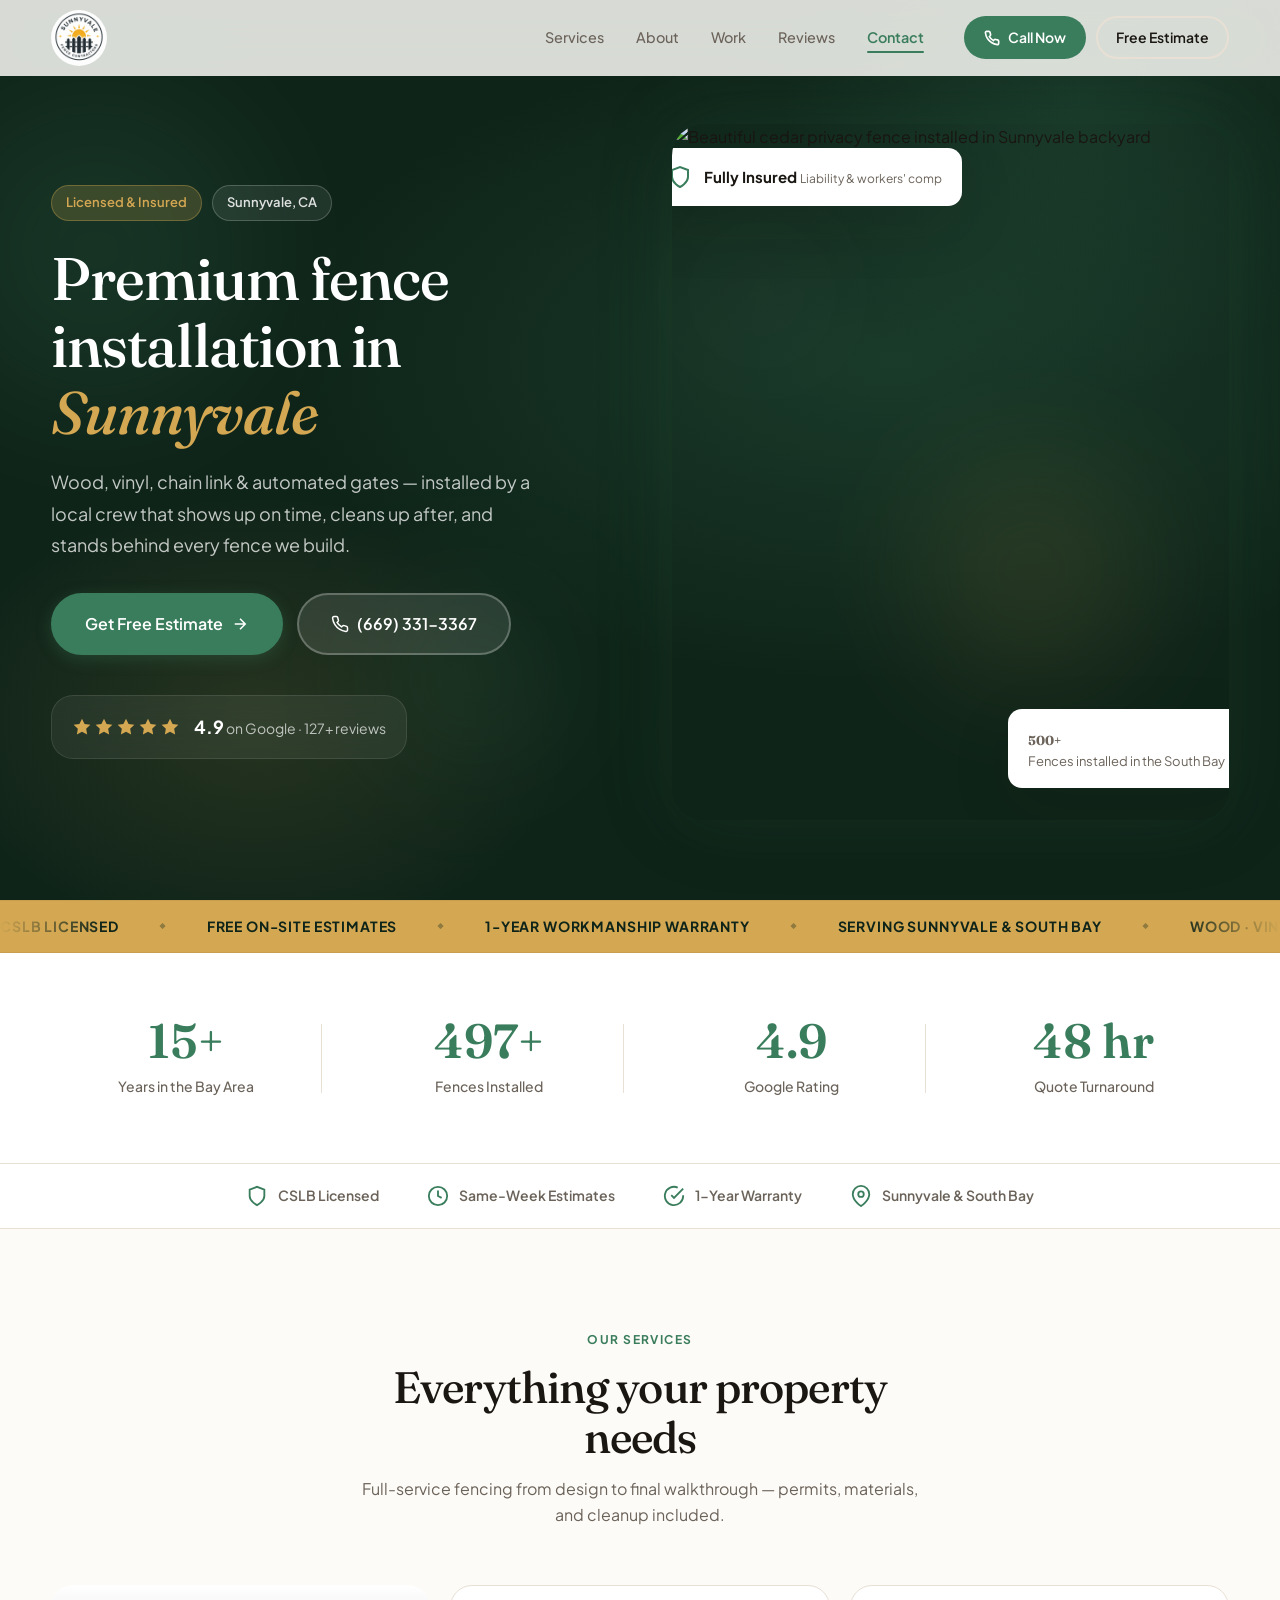
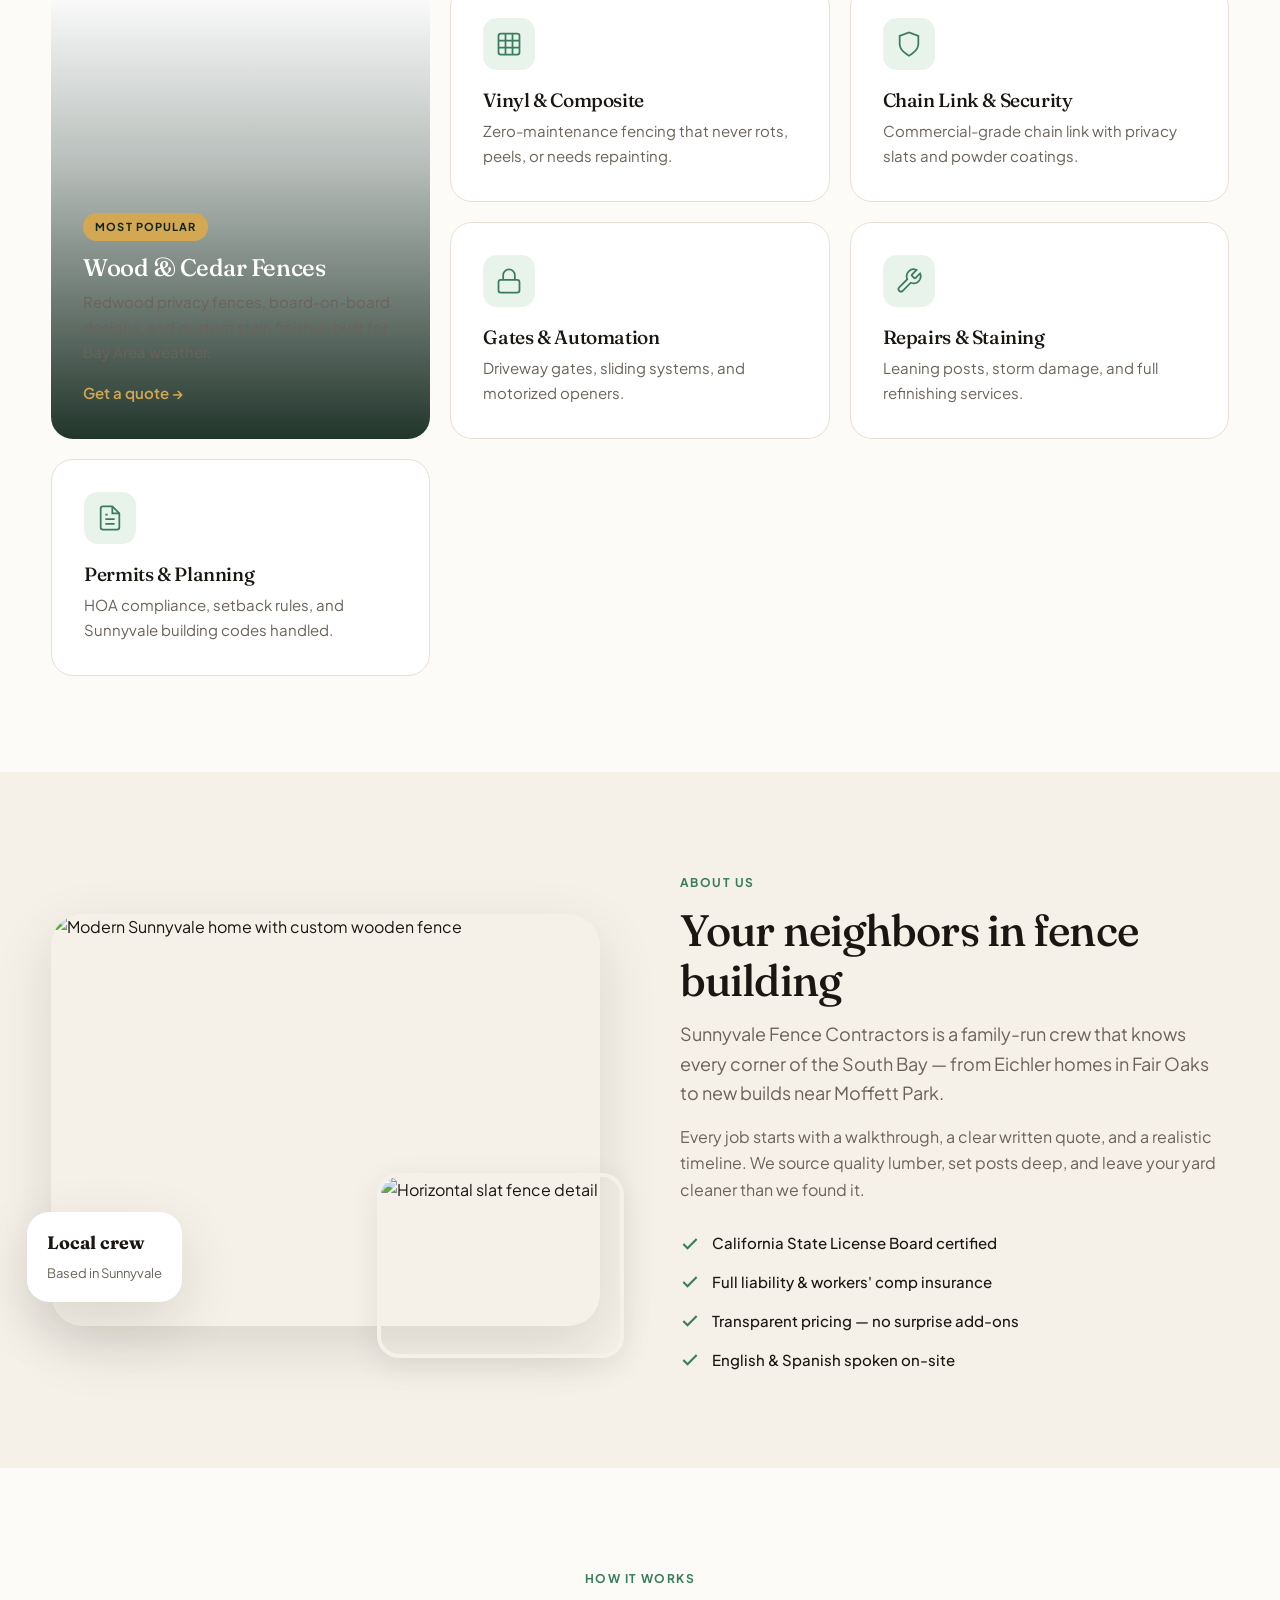
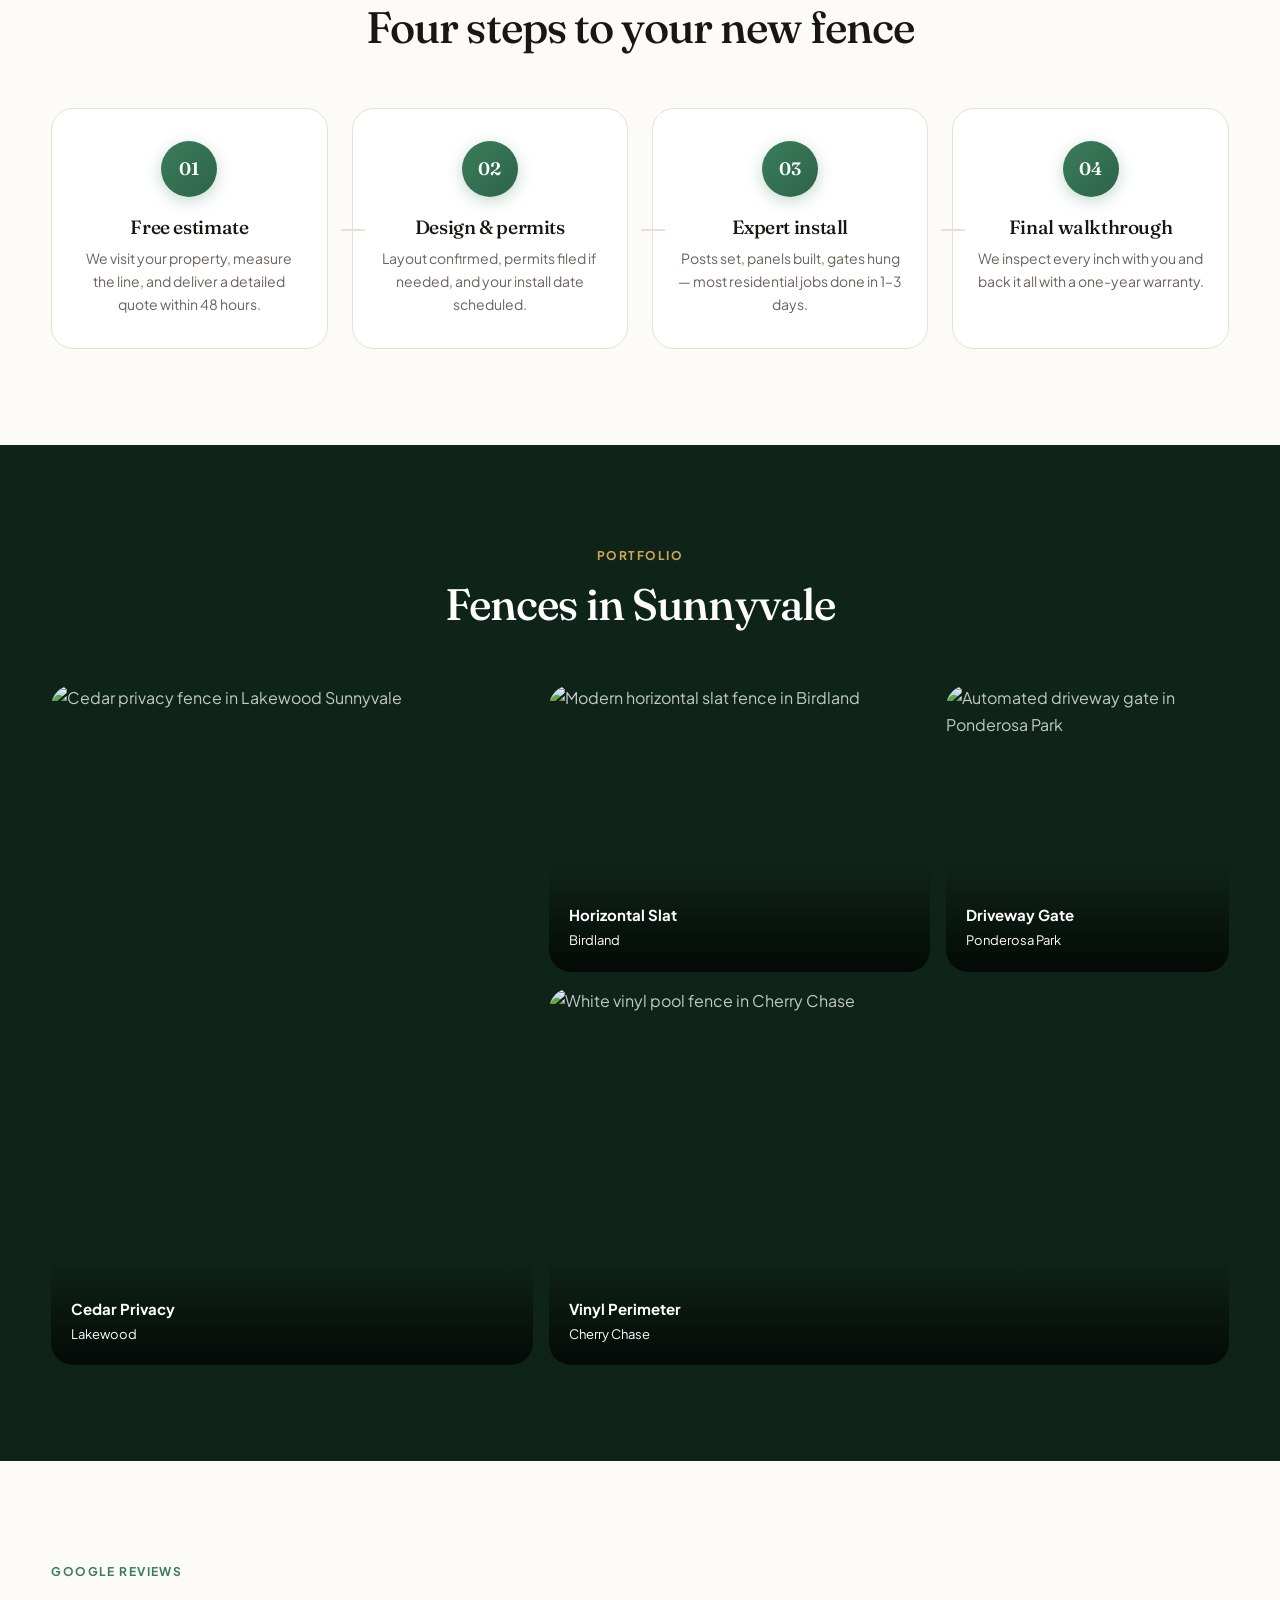
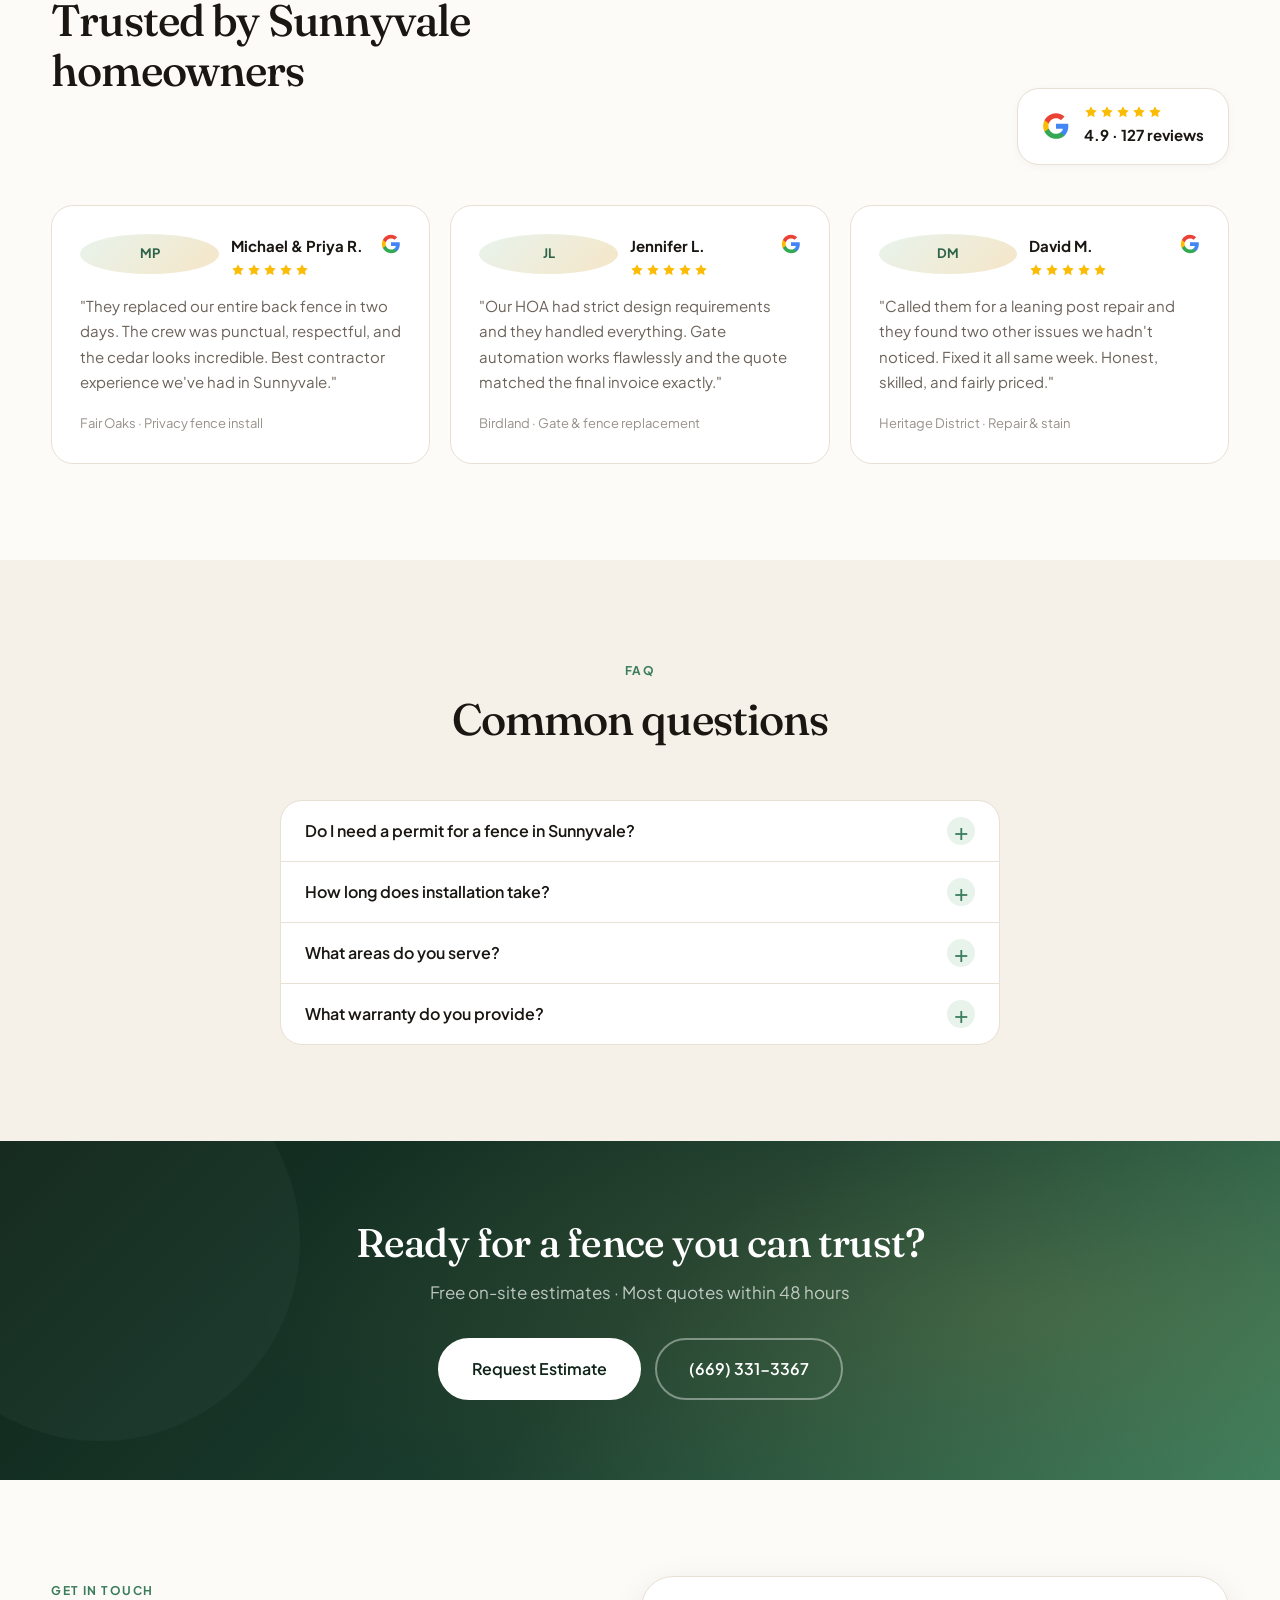
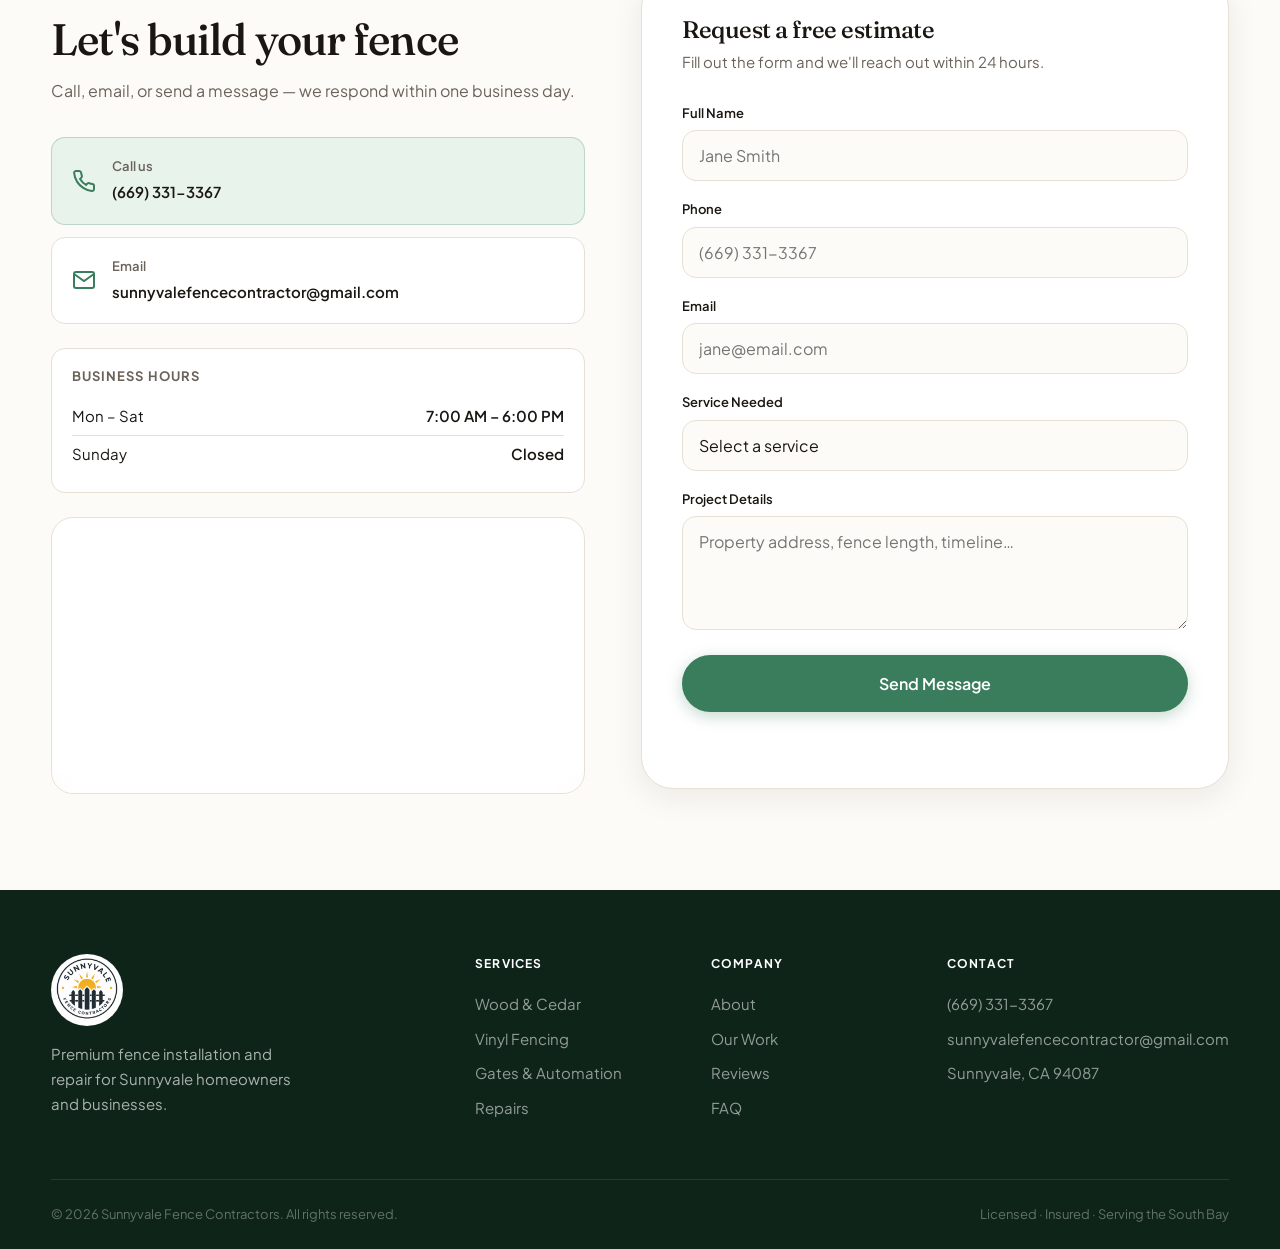
==== commit 9ab77f58: "Point SEO URLs to live Vercel deployment. Co-authored-by: Cursor <cursoragent@cursor.com>" ====
--- a/index.html
+++ b/index.html
@@ -10,7 +10,7 @@
   <meta name="author" content="Sunnyvale Fence Contractors">
   <meta name="geo.region" content="US-CA">
   <meta name="geo.placename" content="Sunnyvale">
-  <link rel="canonical" href="https://sunnyvalefencecontractors.com/">
+  <link rel="canonical" href="https://sunnyvalefencecontractors.vercel.app/">
   <meta name="theme-color" content="#0f2419">
 
   <meta property="og:type" content="website">
@@ -18,7 +18,7 @@
   <meta property="og:site_name" content="Sunnyvale Fence Contractors">
   <meta property="og:title" content="Sunnyvale Fence Contractors | Fence Installation &amp; Repair">
   <meta property="og:description" content="Licensed fence installation, repair, and gate services in Sunnyvale, CA. Free on-site estimates. Call (669) 331-3367.">
-  <meta property="og:url" content="https://sunnyvalefencecontractors.com/">
+  <meta property="og:url" content="https://sunnyvalefencecontractors.vercel.app/">
   <meta property="og:image" content="https://images.unsplash.com/photo-1600047509807-ba8f99d2cdde?w=1200&q=80">
   <meta property="og:image:alt" content="Professional fence installation by Sunnyvale Fence Contractors">
 
@@ -40,13 +40,13 @@
     "@graph": [
       {
         "@type": "LocalBusiness",
-        "@id": "https://sunnyvalefencecontractors.com/#business",
+        "@id": "https://sunnyvalefencecontractors.vercel.app/#business",
         "name": "Sunnyvale Fence Contractors",
         "description": "Licensed fence installation, repair, gate, and staining services in Sunnyvale, CA and the South Bay.",
-        "url": "https://sunnyvalefencecontractors.com/",
+        "url": "https://sunnyvalefencecontractors.vercel.app/",
         "telephone": "+1-669-331-3367",
         "email": "sunnyvalefencecontractor@gmail.com",
-        "image": "https://sunnyvalefencecontractors.com/assets/logo.png",
+        "image": "https://sunnyvalefencecontractors.vercel.app/assets/logo.png",
         "priceRange": "$$",
         "aggregateRating": {
           "@type": "AggregateRating",
@@ -96,10 +96,10 @@
       },
       {
         "@type": "WebSite",
-        "@id": "https://sunnyvalefencecontractors.com/#website",
-        "url": "https://sunnyvalefencecontractors.com/",
+        "@id": "https://sunnyvalefencecontractors.vercel.app/#website",
+        "url": "https://sunnyvalefencecontractors.vercel.app/",
         "name": "Sunnyvale Fence Contractors",
-        "publisher": { "@id": "https://sunnyvalefencecontractors.com/#business" },
+        "publisher": { "@id": "https://sunnyvalefencecontractors.vercel.app/#business" },
         "inLanguage": "en-US"
       },
       {
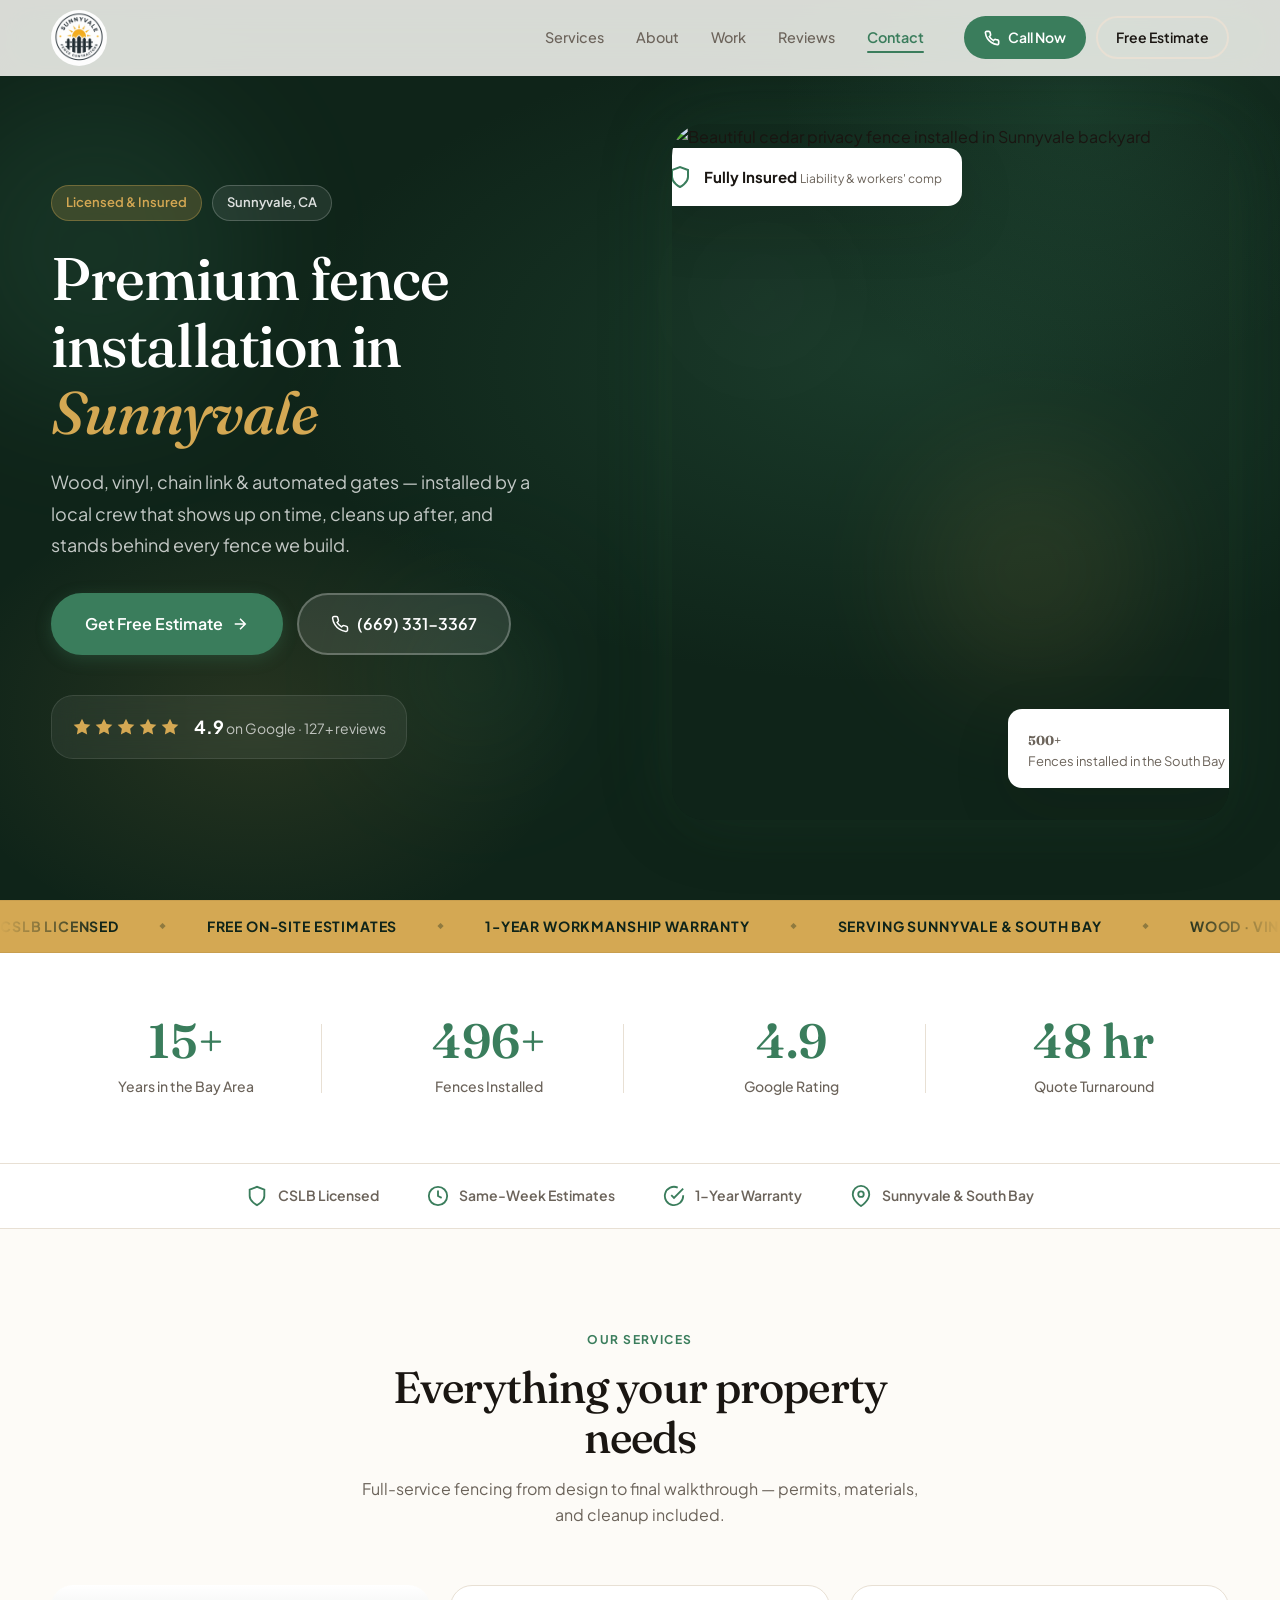
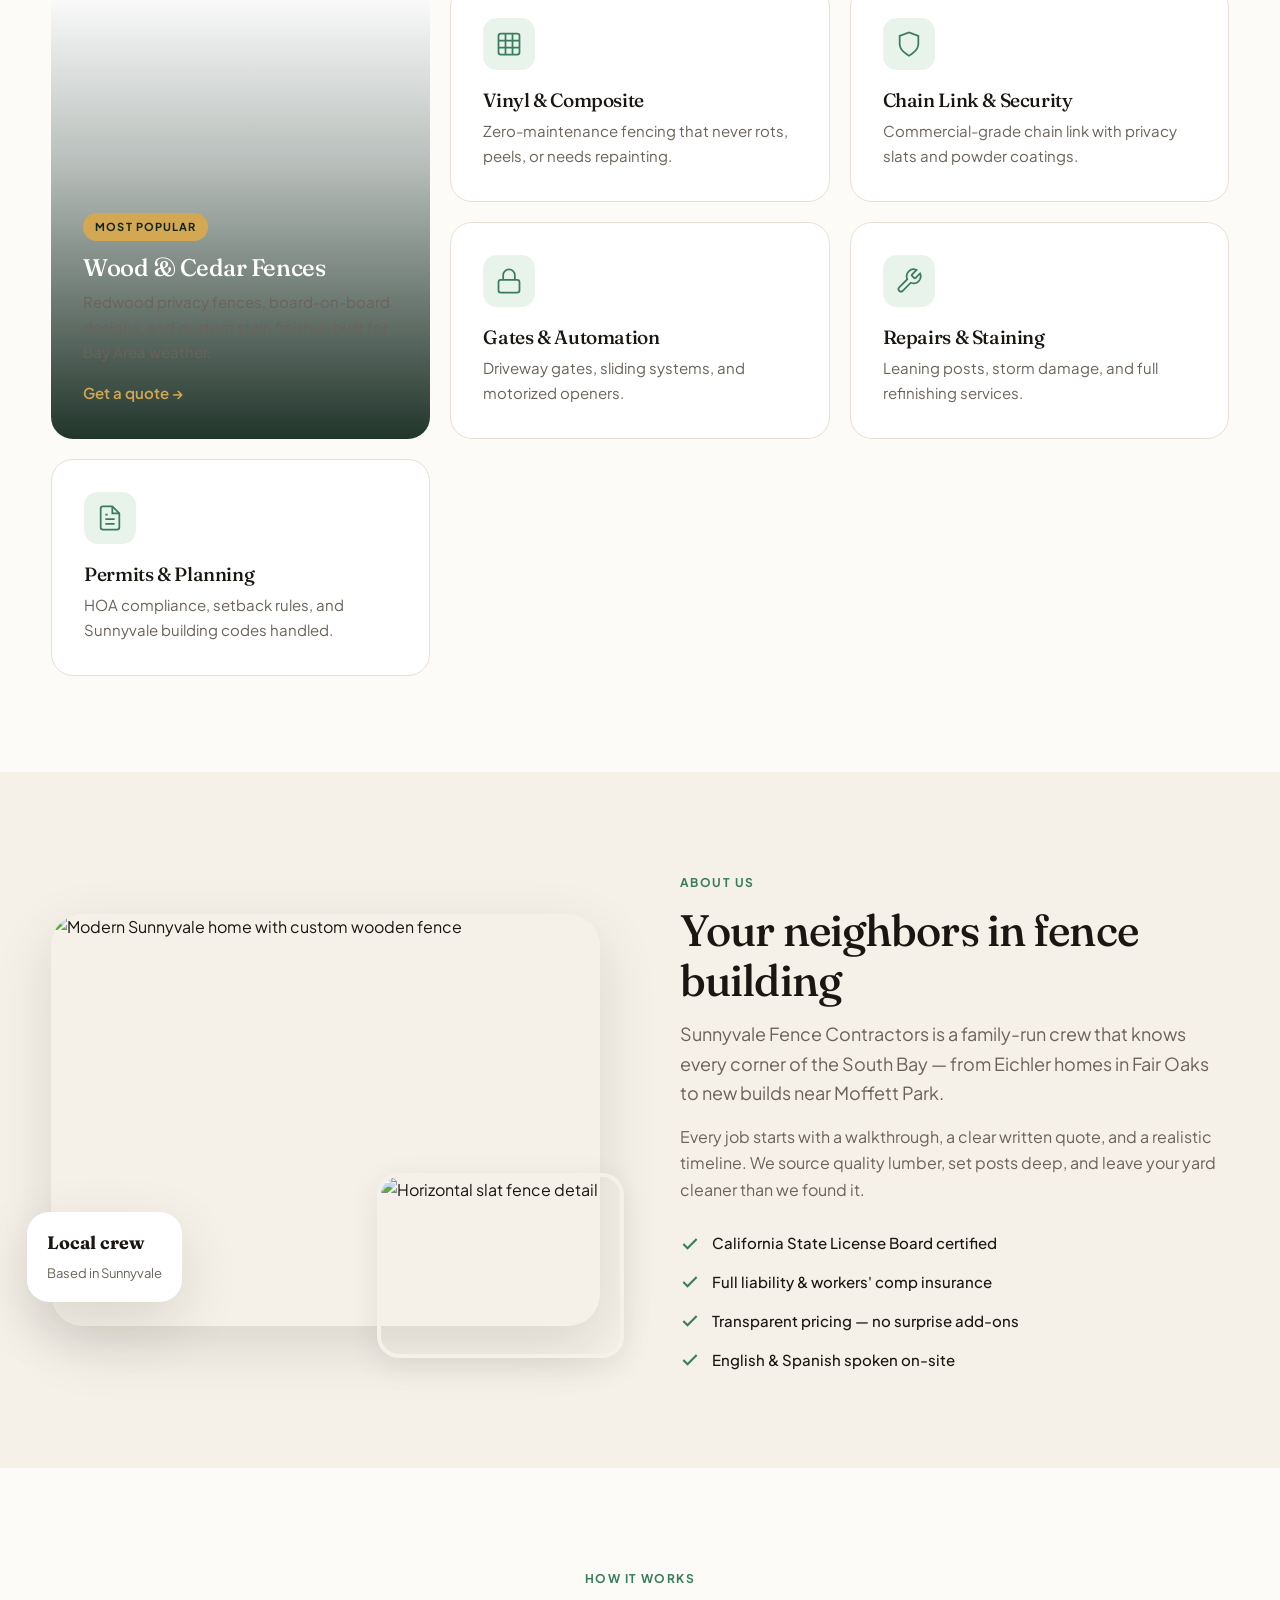
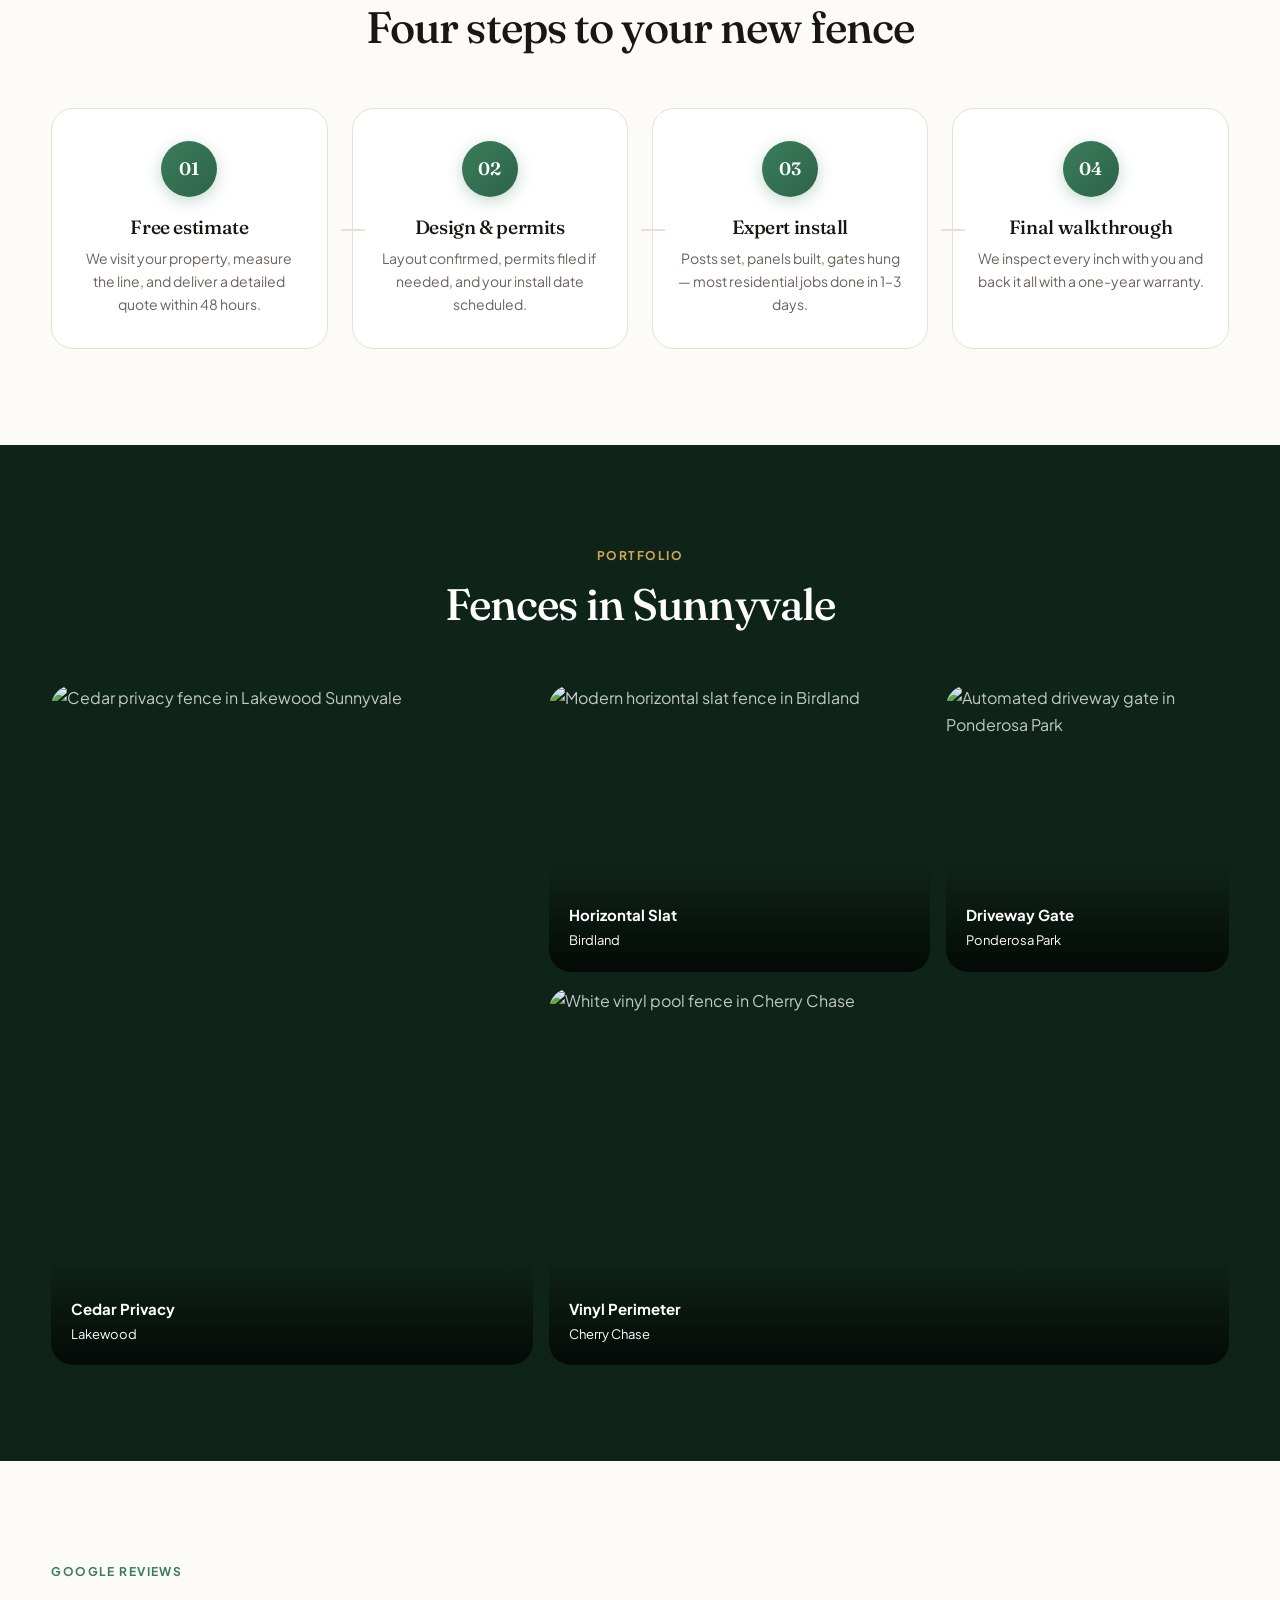
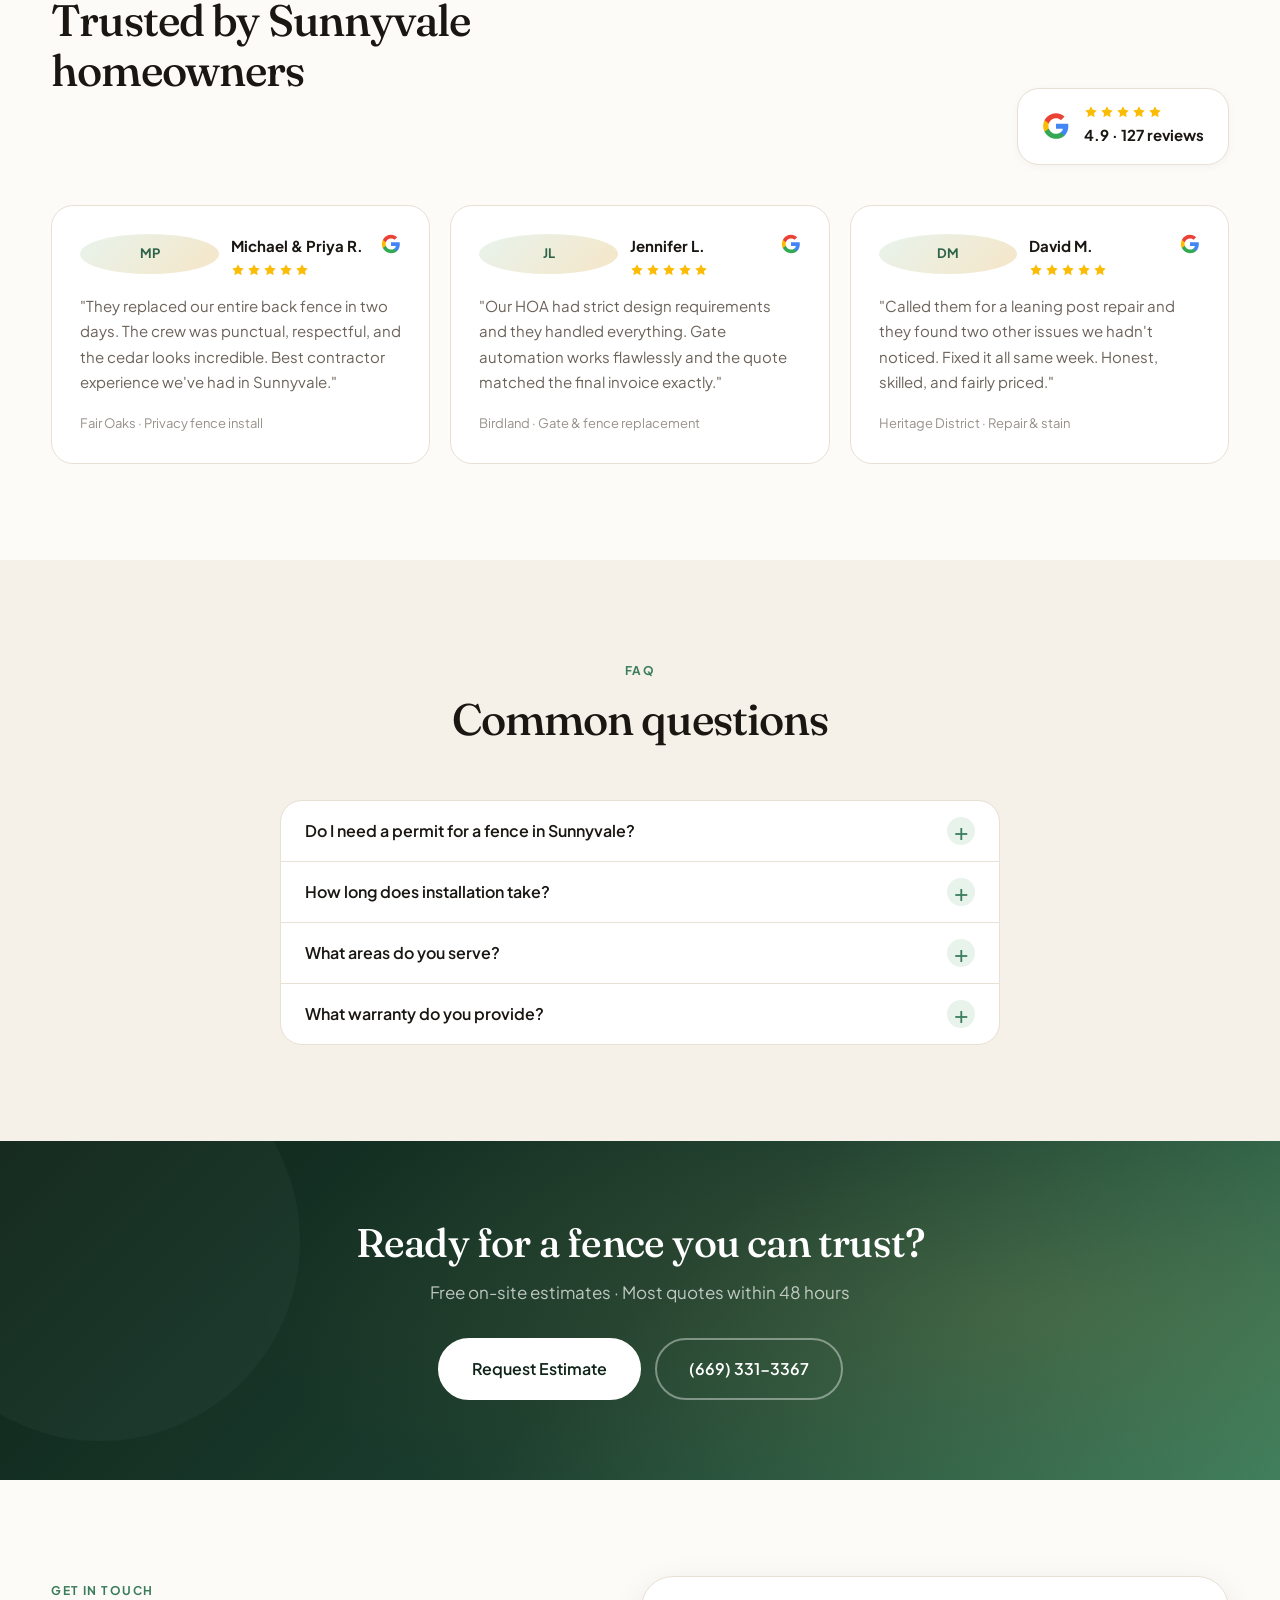
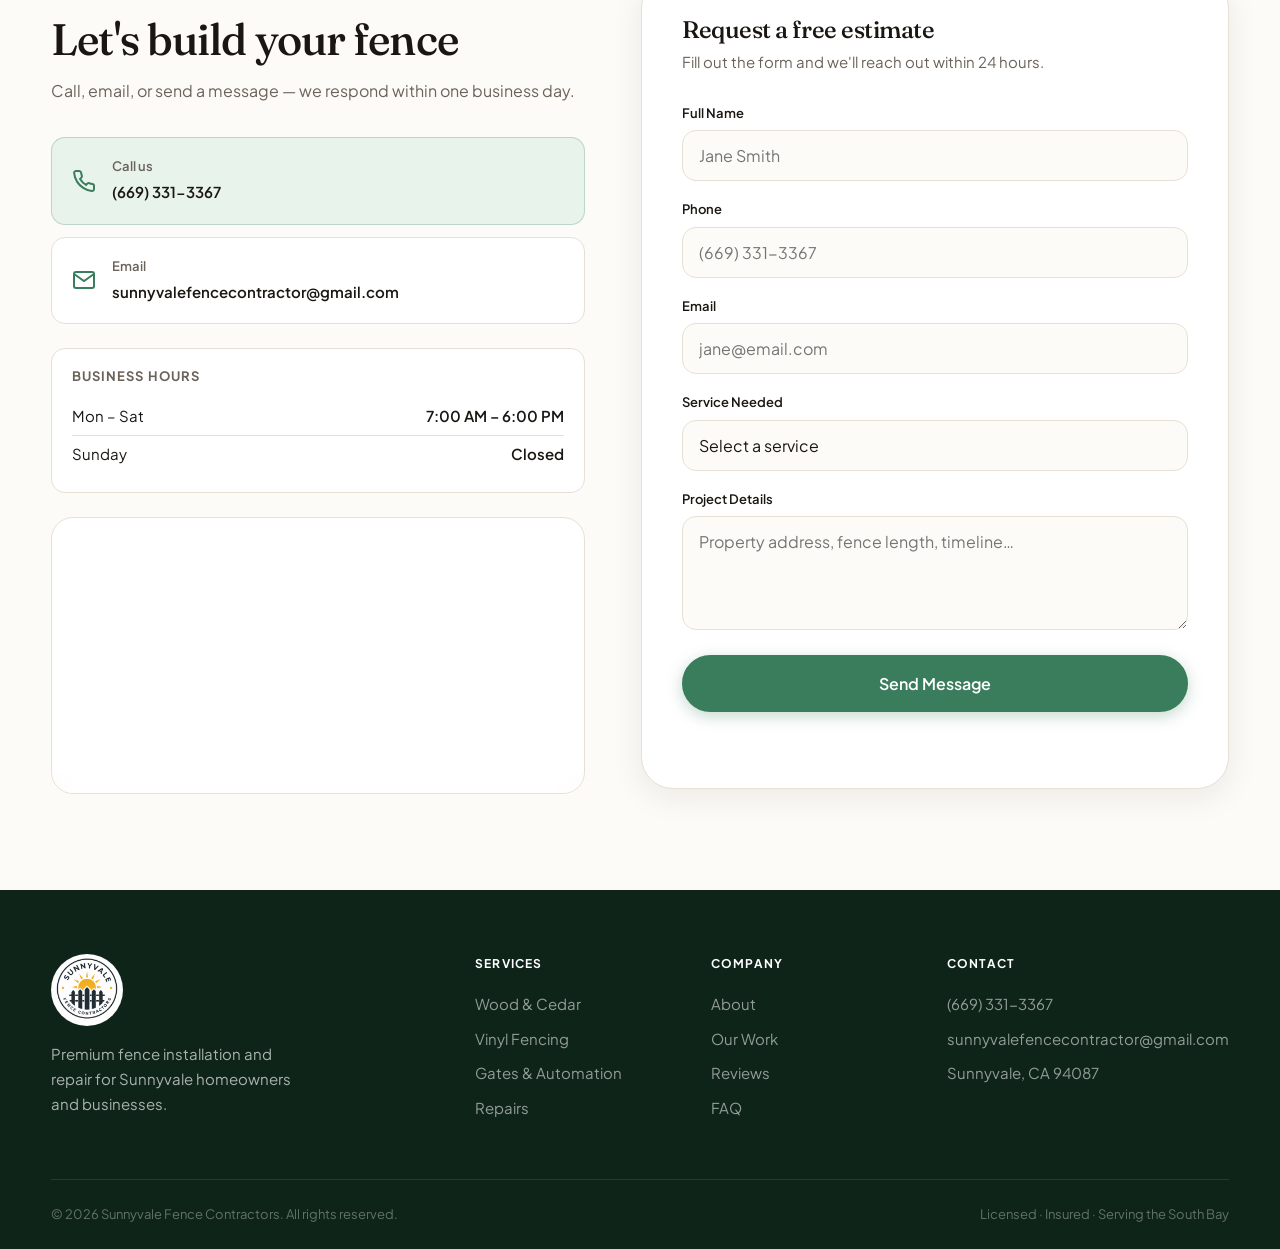
==== commit b377a754: "Add Google Search Console site verification meta tag. Co-authored-by: Cursor <cursoragent@cursor.com" ====
--- a/index.html
+++ b/index.html
@@ -12,6 +12,7 @@
   <meta name="geo.placename" content="Sunnyvale">
   <link rel="canonical" href="https://sunnyvalefencecontractors.vercel.app/">
   <meta name="theme-color" content="#0f2419">
+  <meta name="google-site-verification" content="EuA4H9GGi421wqmA414I1_xJjaSRDf08jdvCY99HMho">
 
   <meta property="og:type" content="website">
   <meta property="og:locale" content="en_US">
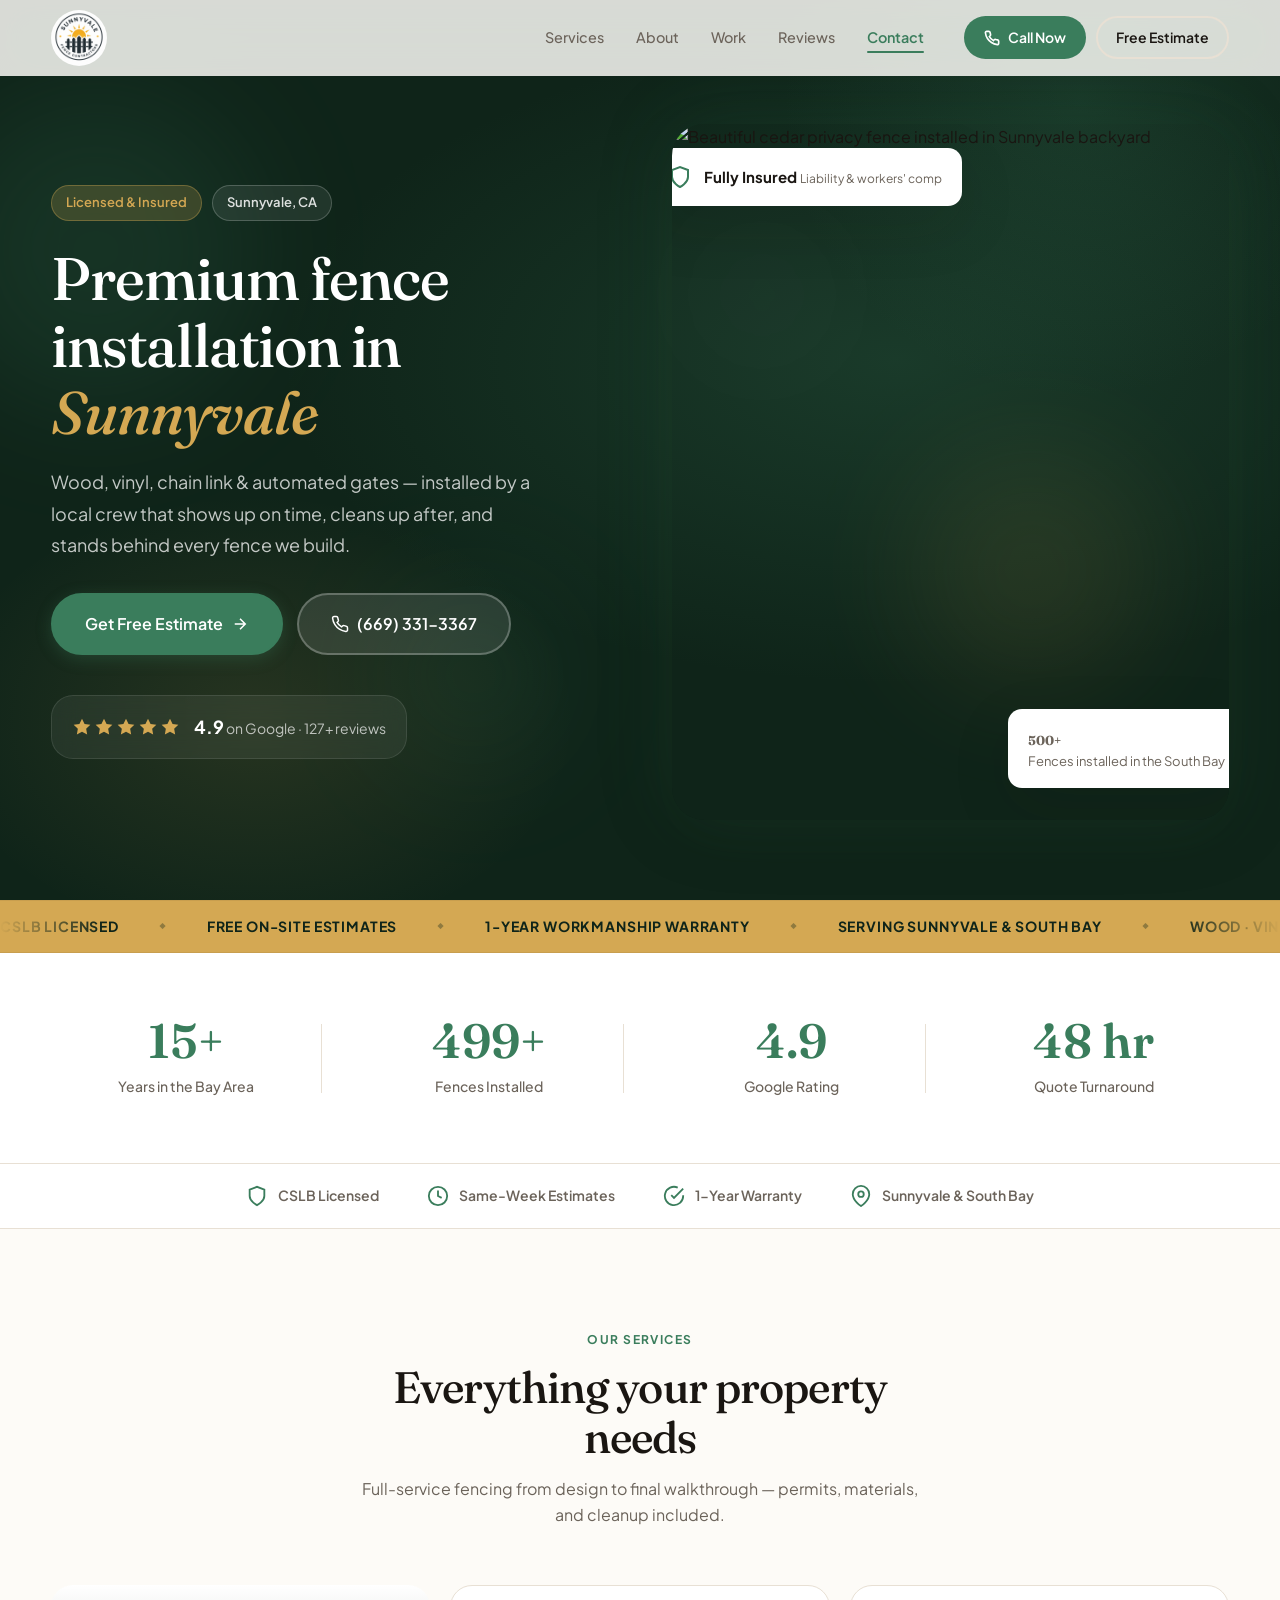
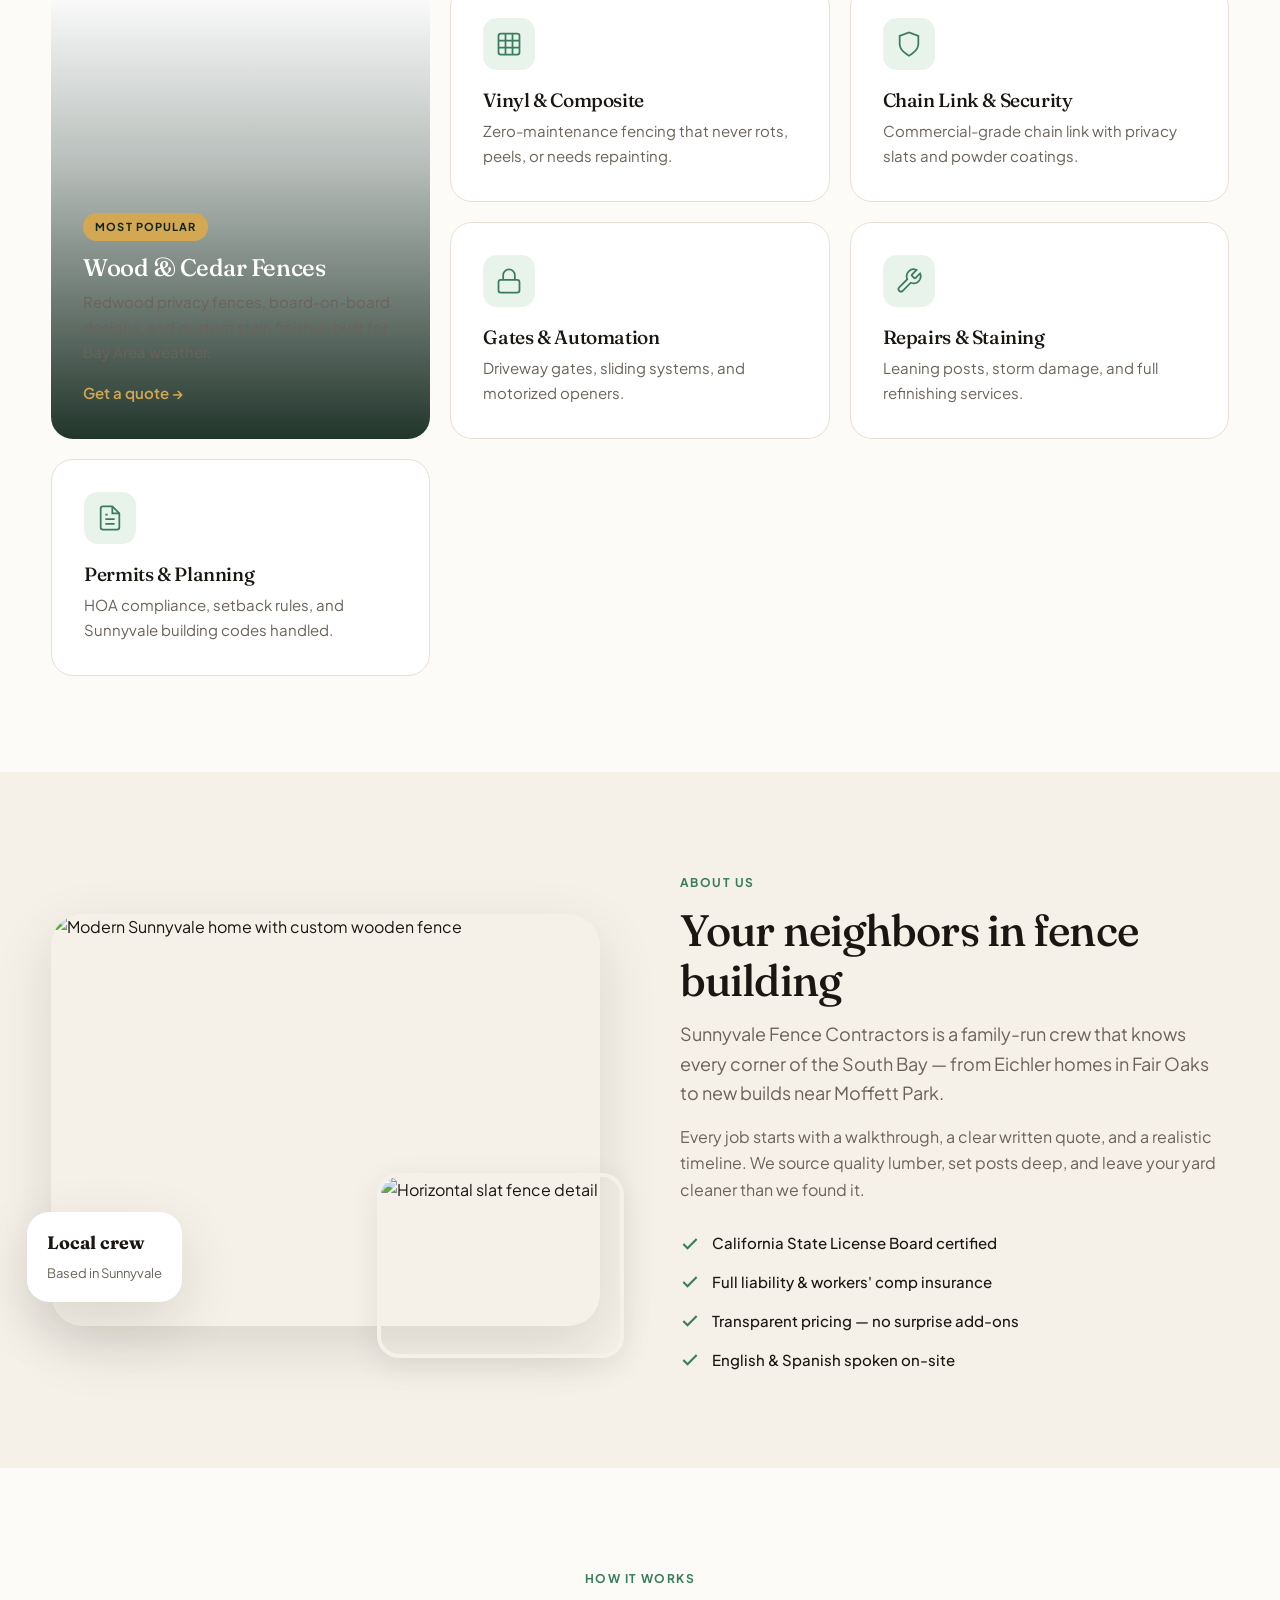
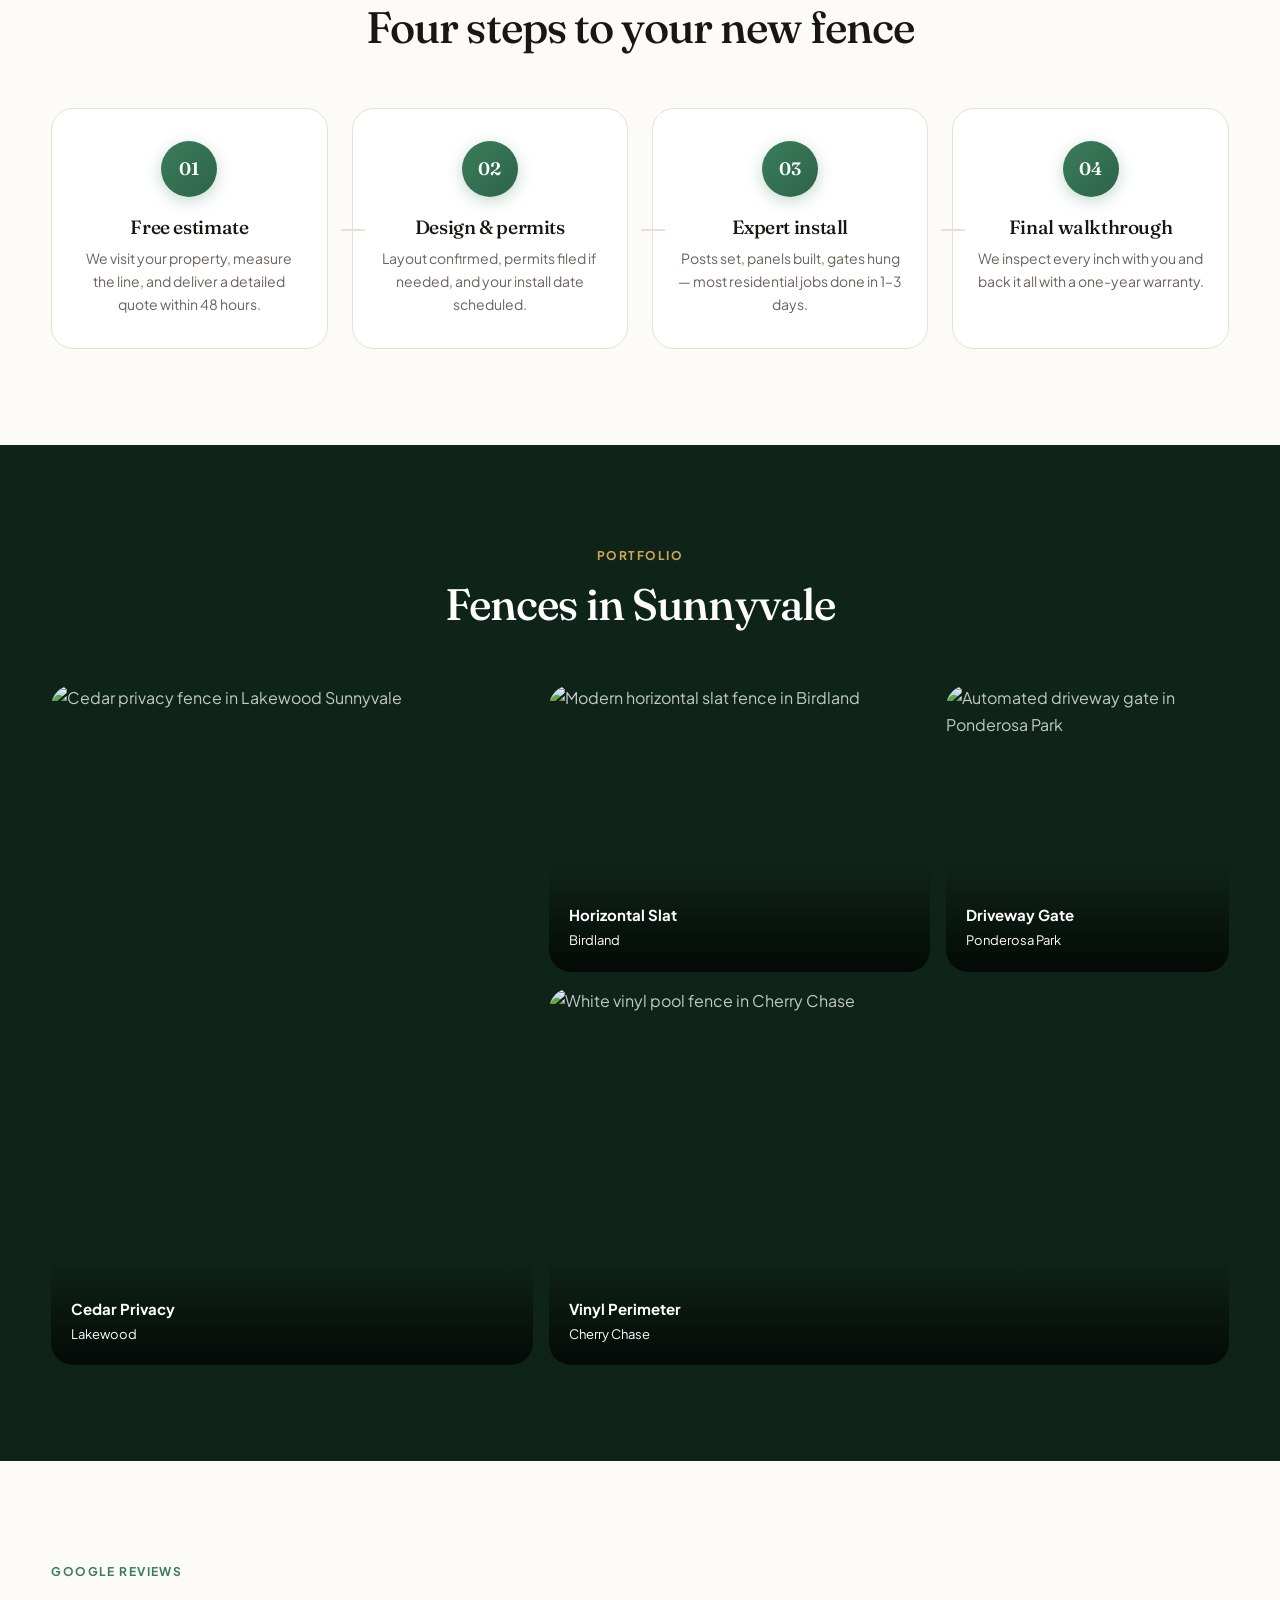
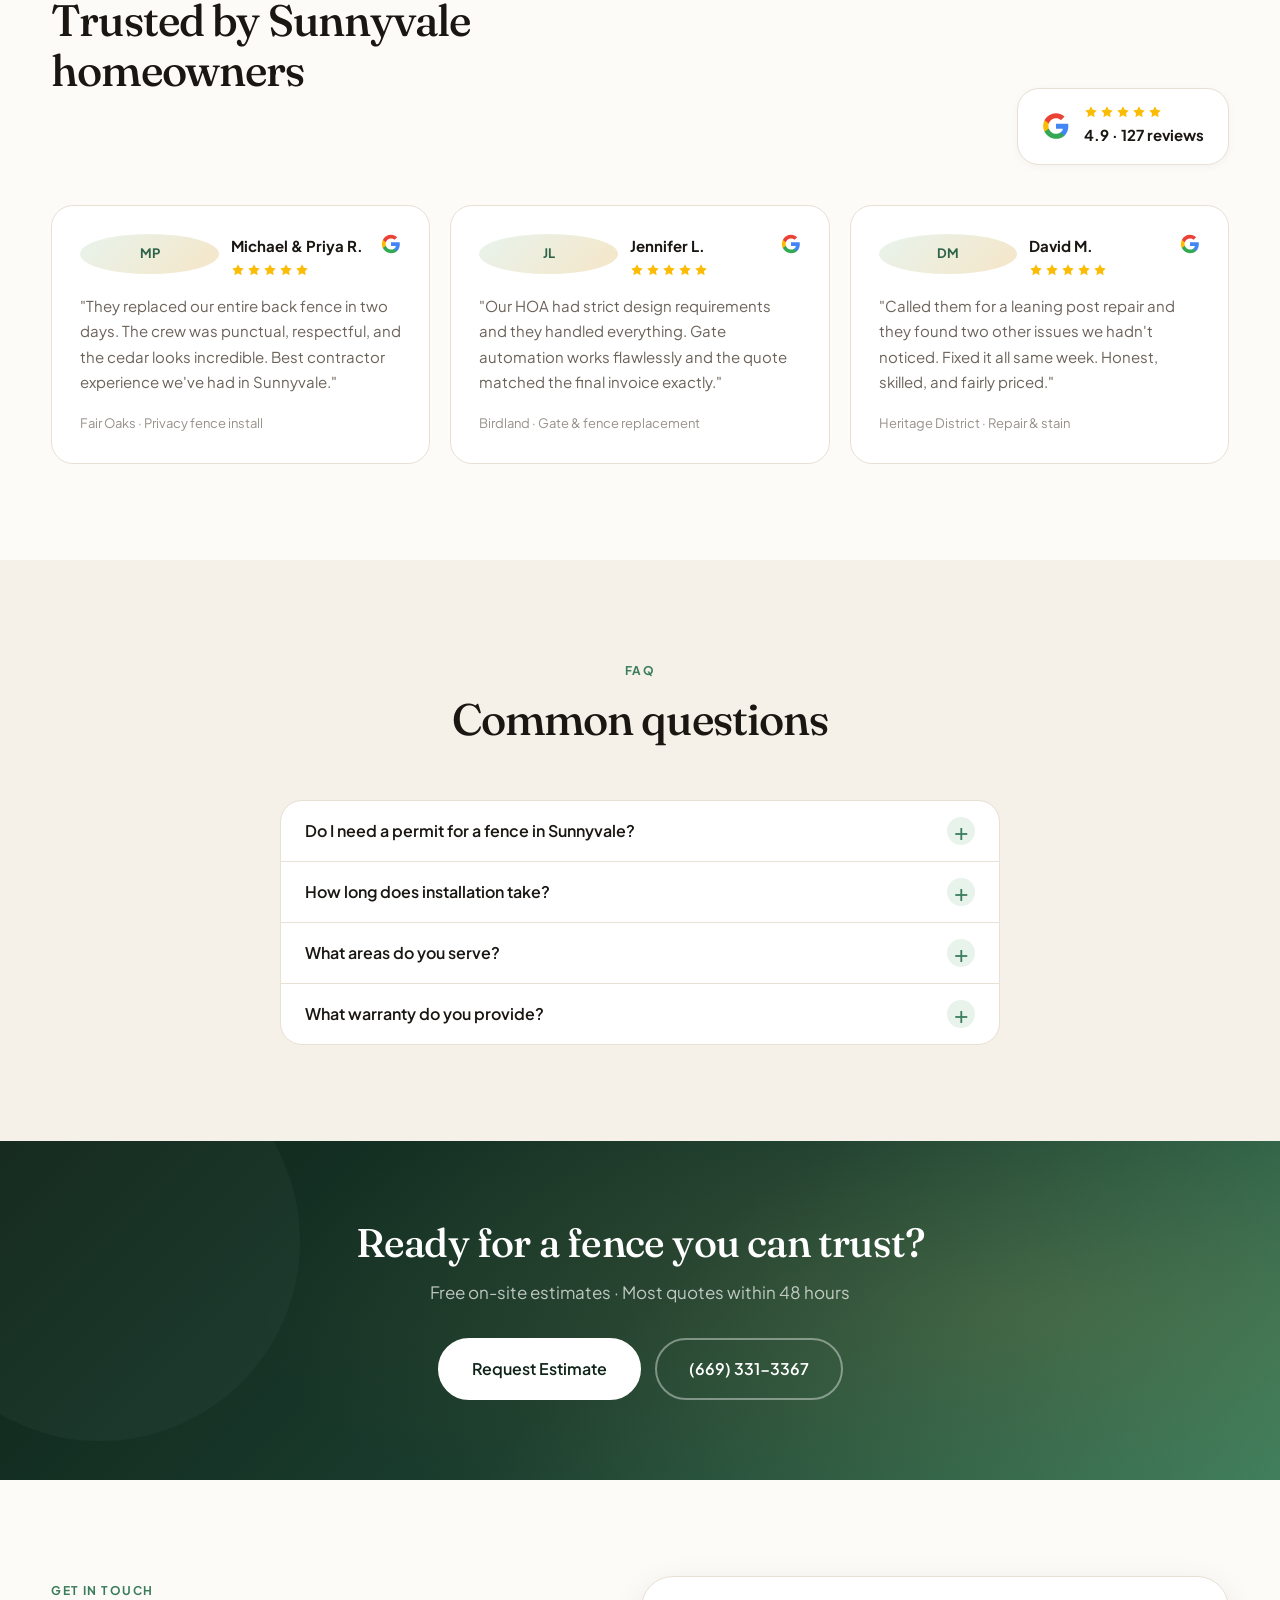
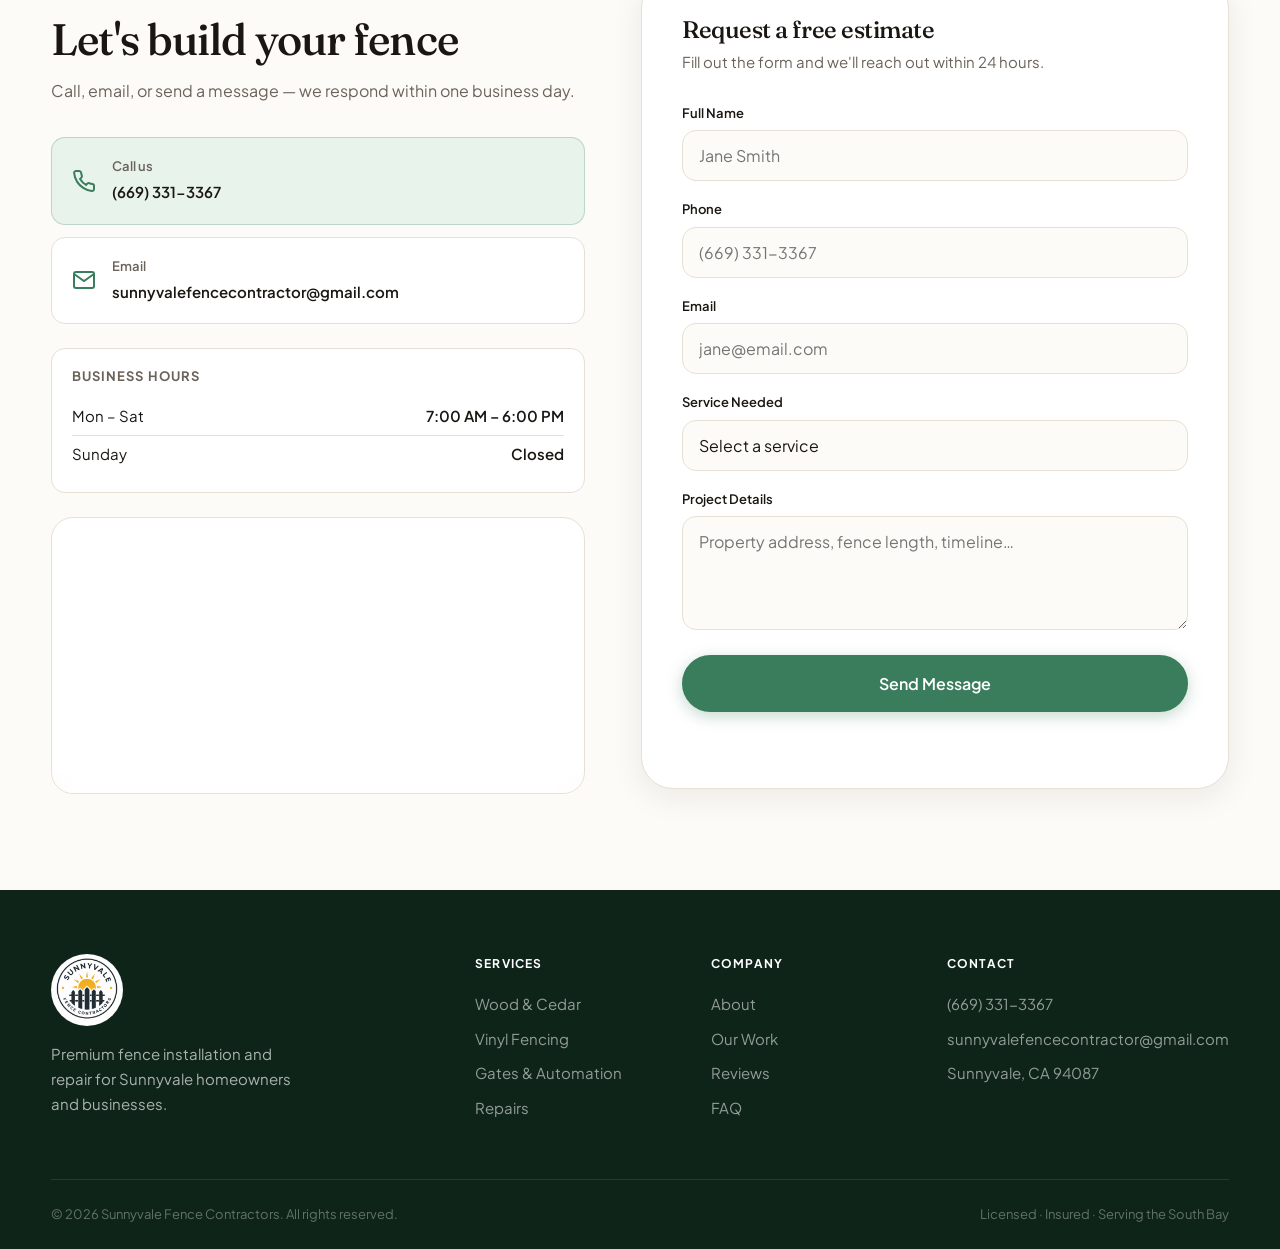
==== commit 0d11f20a: "Update Google Search Console verification meta tag. Co-authored-by: Cursor <cursoragent@cursor.com>" ====
--- a/index.html
+++ b/index.html
@@ -12,7 +12,7 @@
   <meta name="geo.placename" content="Sunnyvale">
   <link rel="canonical" href="https://sunnyvalefencecontractors.vercel.app/">
   <meta name="theme-color" content="#0f2419">
-  <meta name="google-site-verification" content="EuA4H9GGi421wqmA414I1_xJjaSRDf08jdvCY99HMho">
+  <meta name="google-site-verification" content="zMiW0Cj9dOd8WBclVq3Z-KrhyBV3AbC4-hw5VgjZPAw">
 
   <meta property="og:type" content="website">
   <meta property="og:locale" content="en_US">
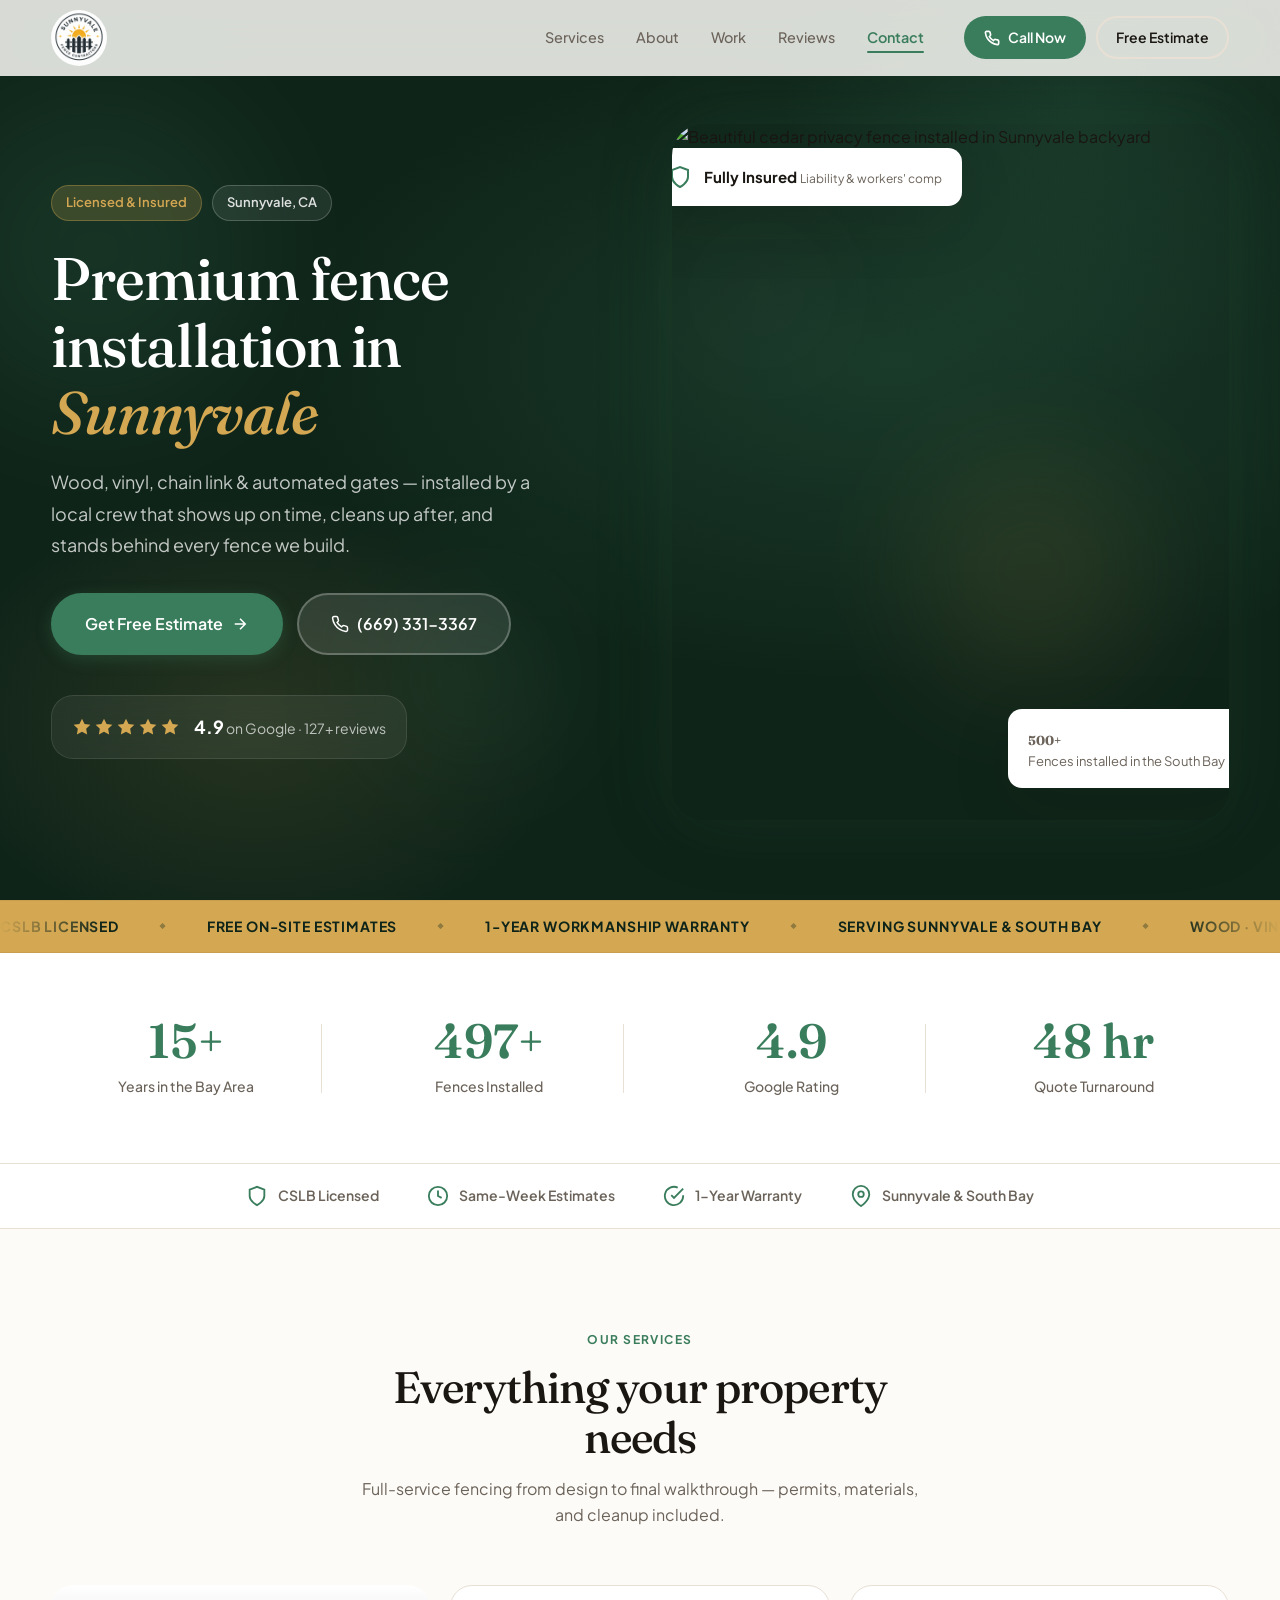
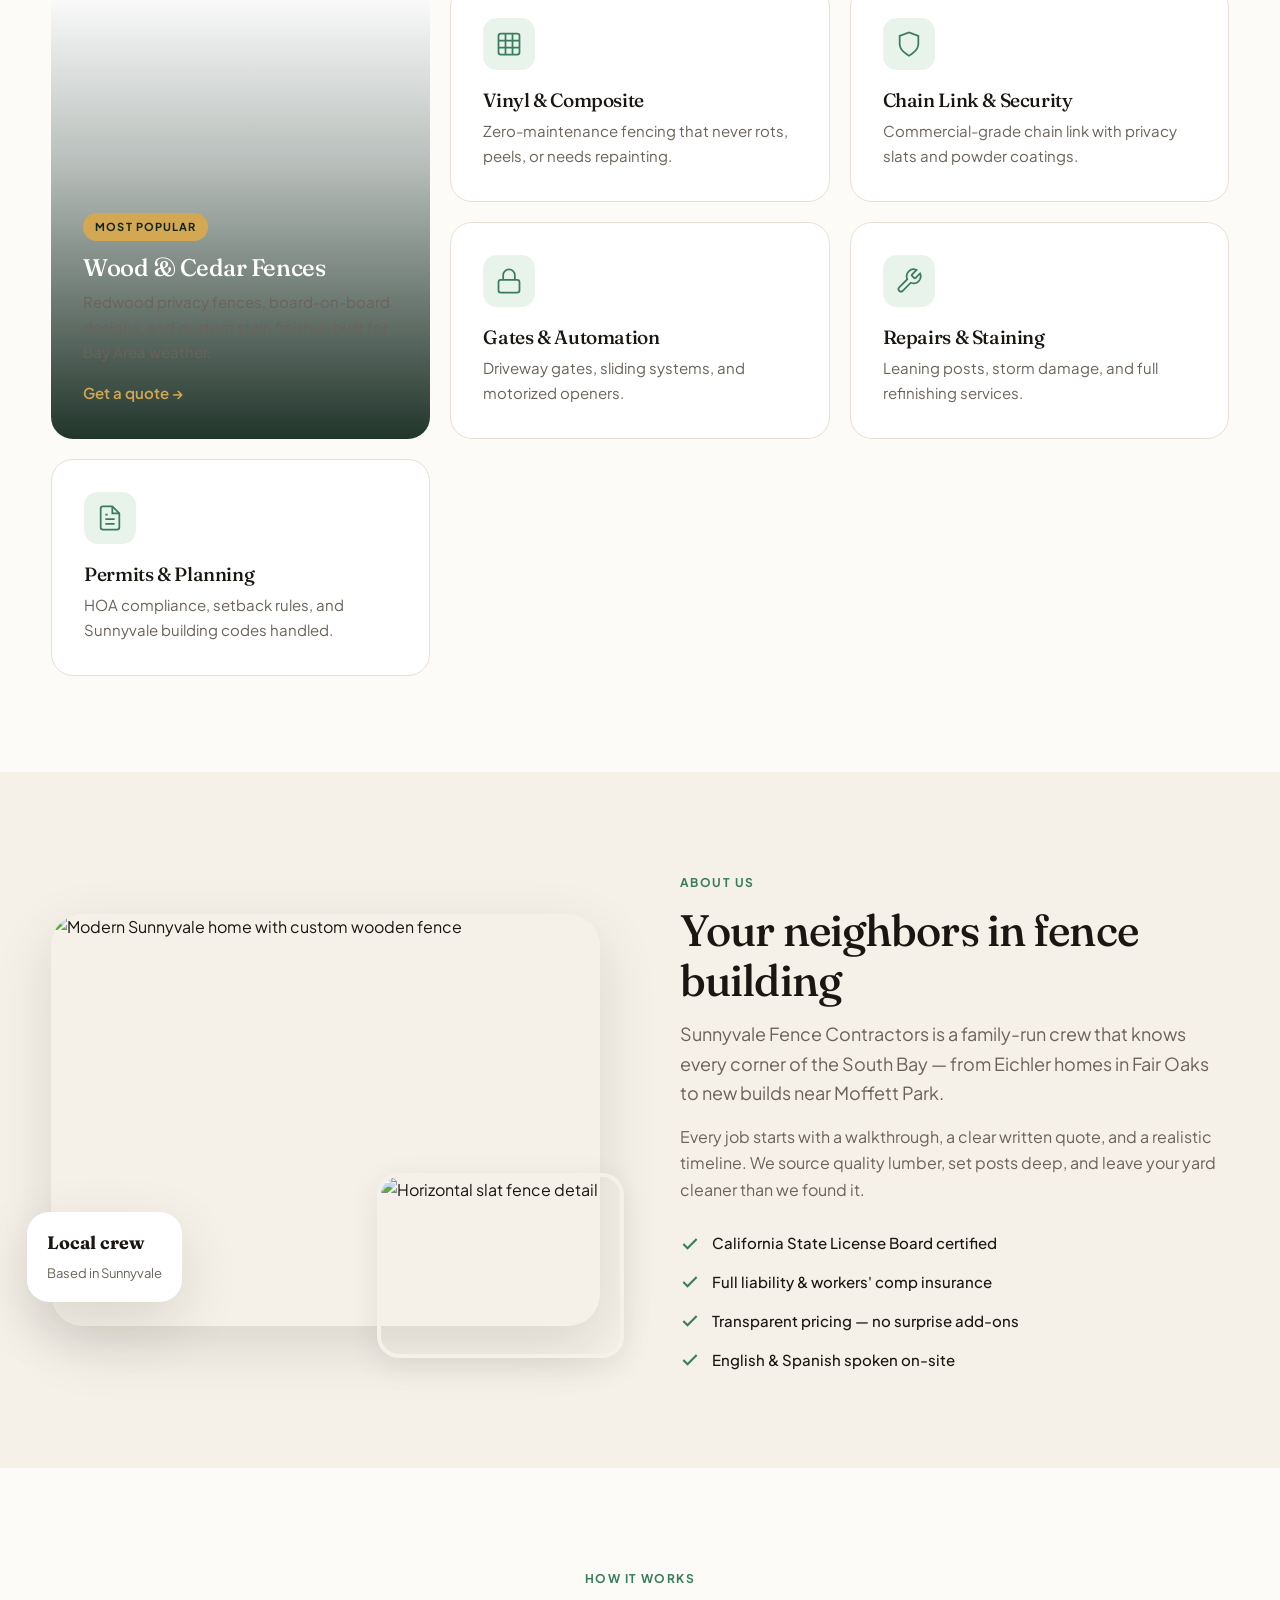
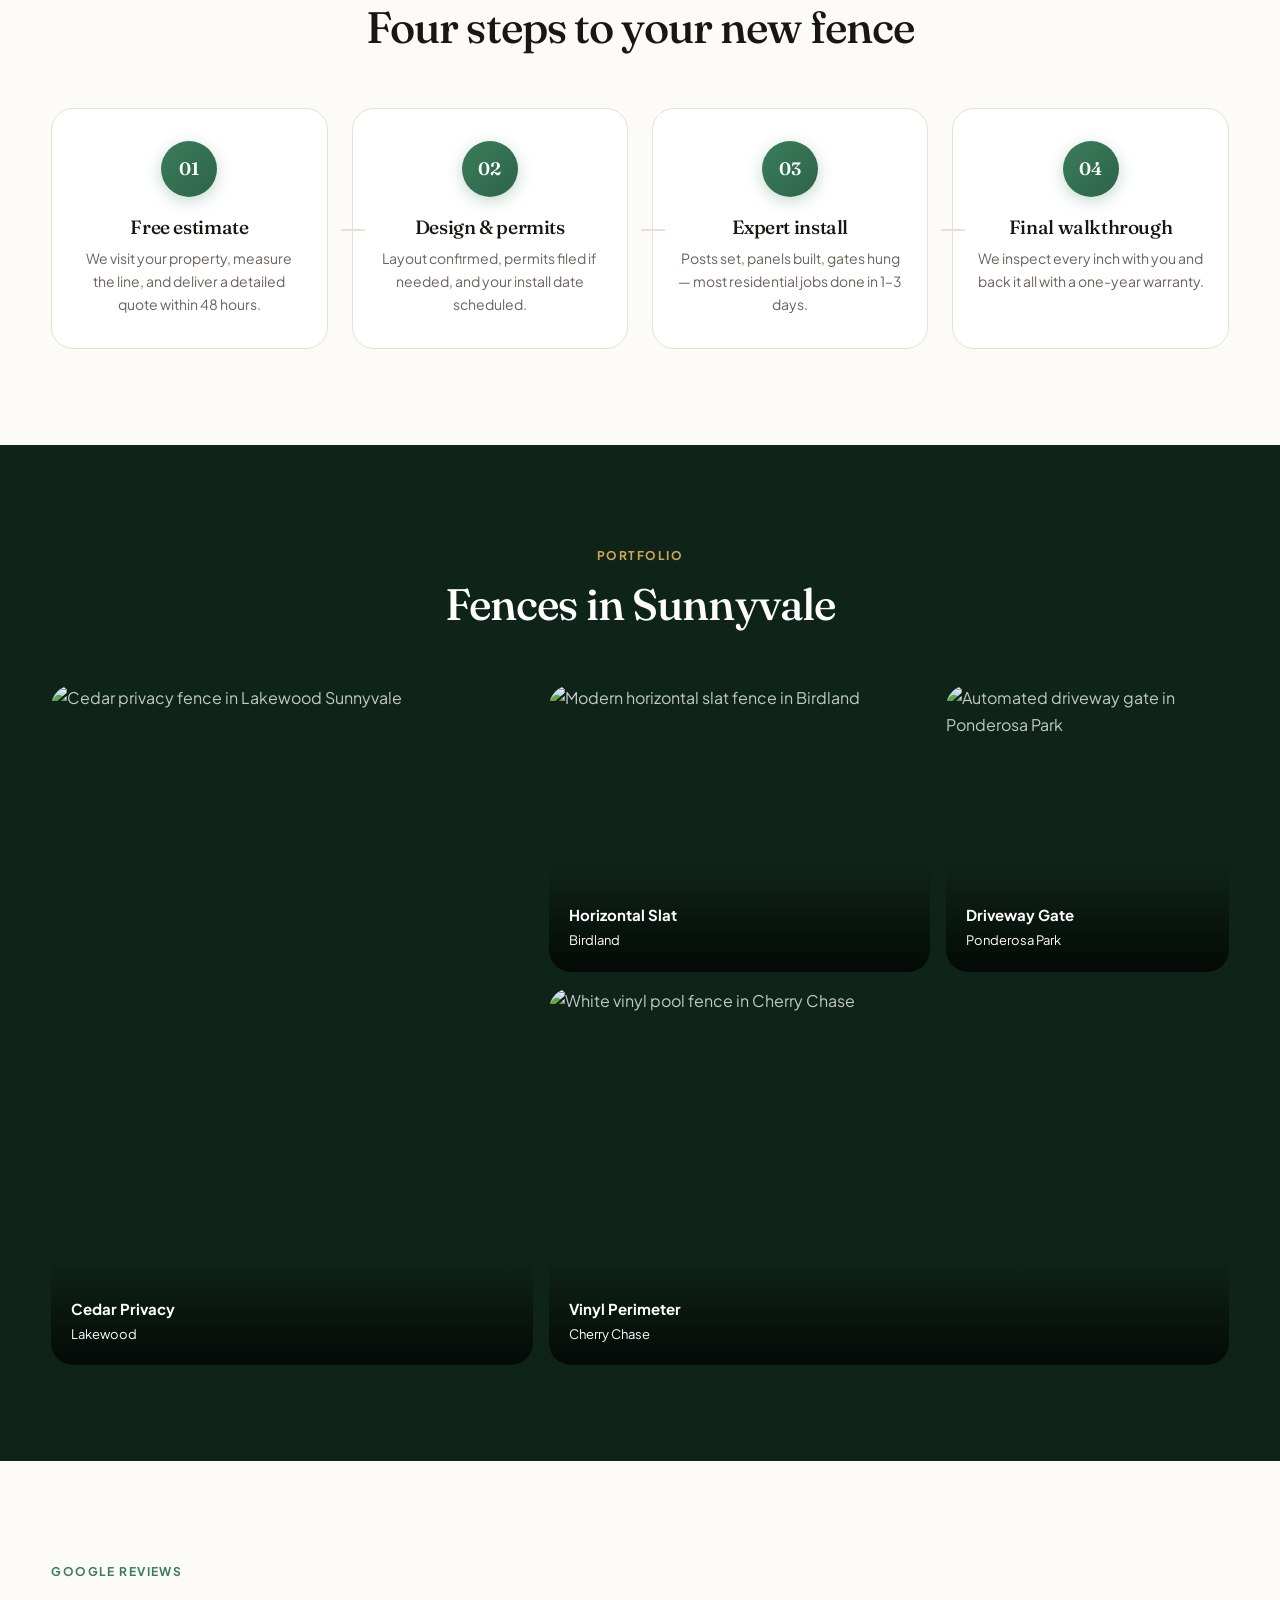
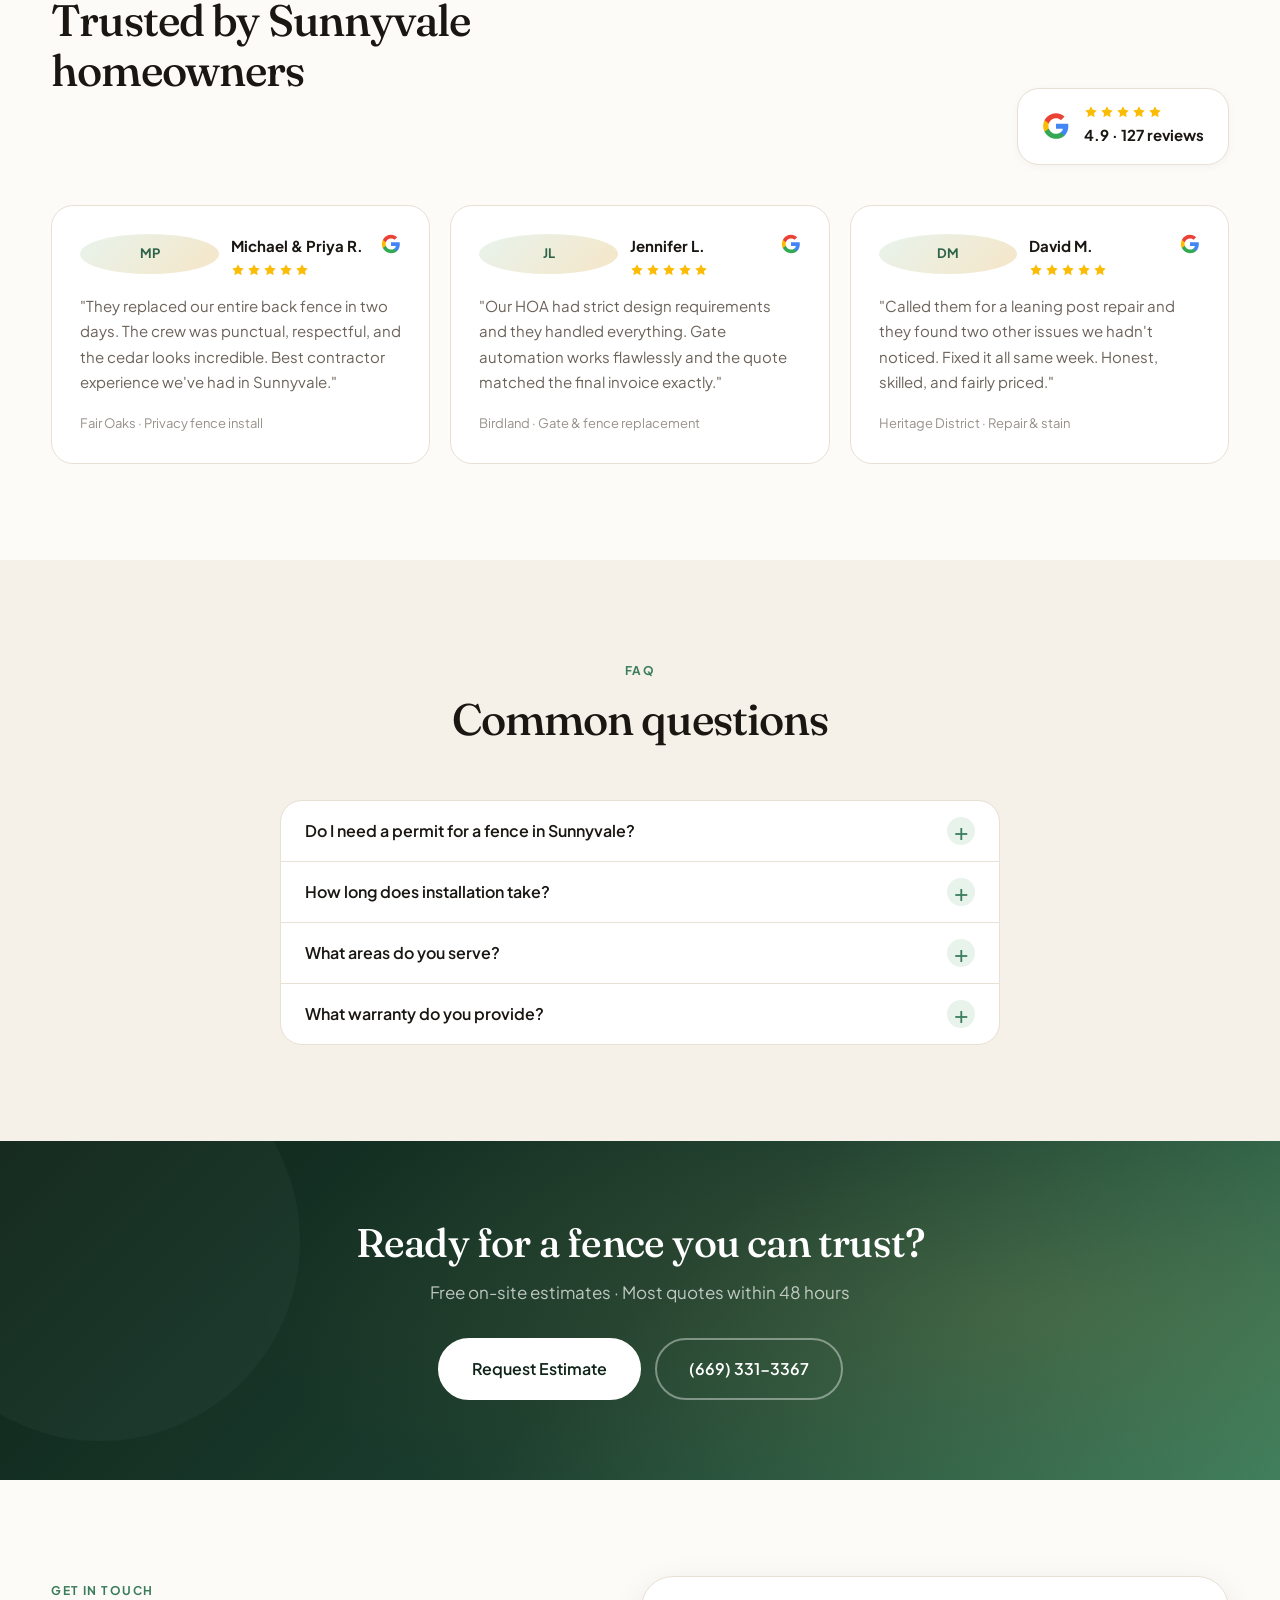
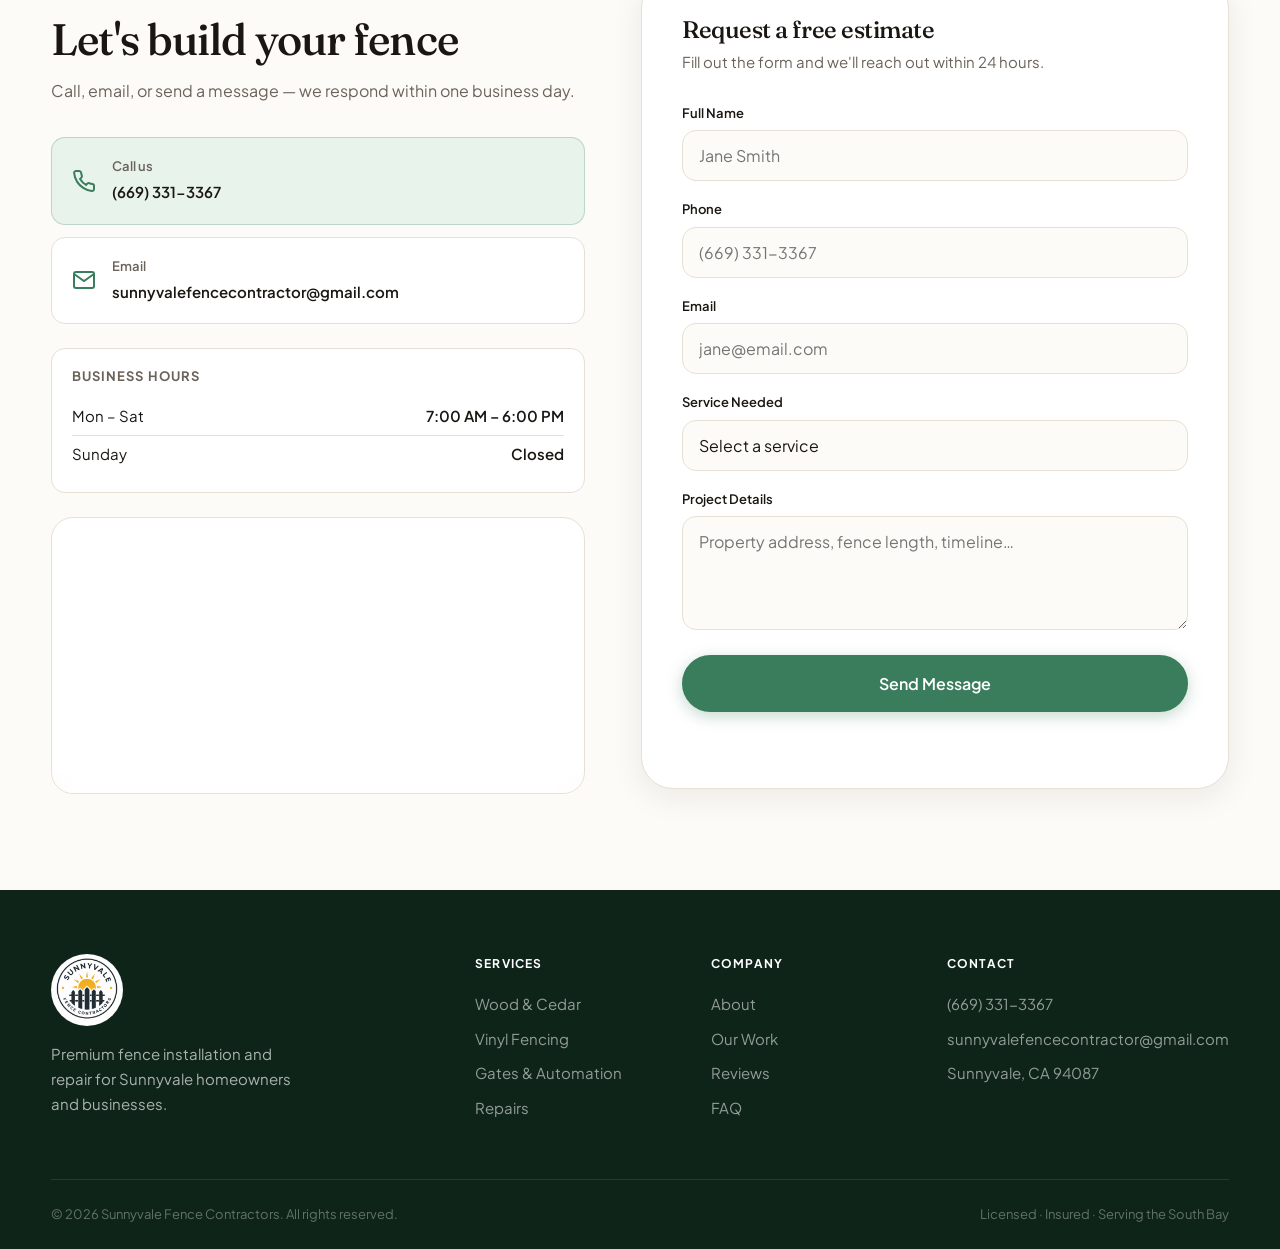
==== commit cececc4d: "Add Google Tag Manager container GTM-W8PZPFGM. Co-authored-by: Cursor <cursoragent@cursor.com>" ====
--- a/index.html
+++ b/index.html
@@ -151,8 +151,19 @@
     ]
   }
   </script>
+
+  <!-- Google Tag Manager -->
+  <script>(function(w,d,s,l,i){w[l]=w[l]||[];w[l].push({'gtm.start':
+  new Date().getTime(),event:'gtm.js'});var f=d.getElementsByTagName(s)[0],
+  j=d.createElement(s),dl=l!='dataLayer'?'&l='+l:'';j.async=true;j.src=
+  'https://www.googletagmanager.com/gtm.js?id='+i+dl;f.parentNode.insertBefore(j,f);
+  })(window,document,'script','dataLayer','GTM-W8PZPFGM');</script>
+  <!-- End Google Tag Manager -->
 </head>
 <body>
+  <!-- Google Tag Manager (noscript) -->
+  <noscript><iframe src="https://www.googletagmanager.com/ns.html?id=GTM-W8PZPFGM" height="0" width="0" style="display:none;visibility:hidden"></iframe></noscript>
+  <!-- End Google Tag Manager (noscript) -->
   <a href="#main" class="skip-link">Skip to main content</a>
 
   <header class="site-header" id="top">
